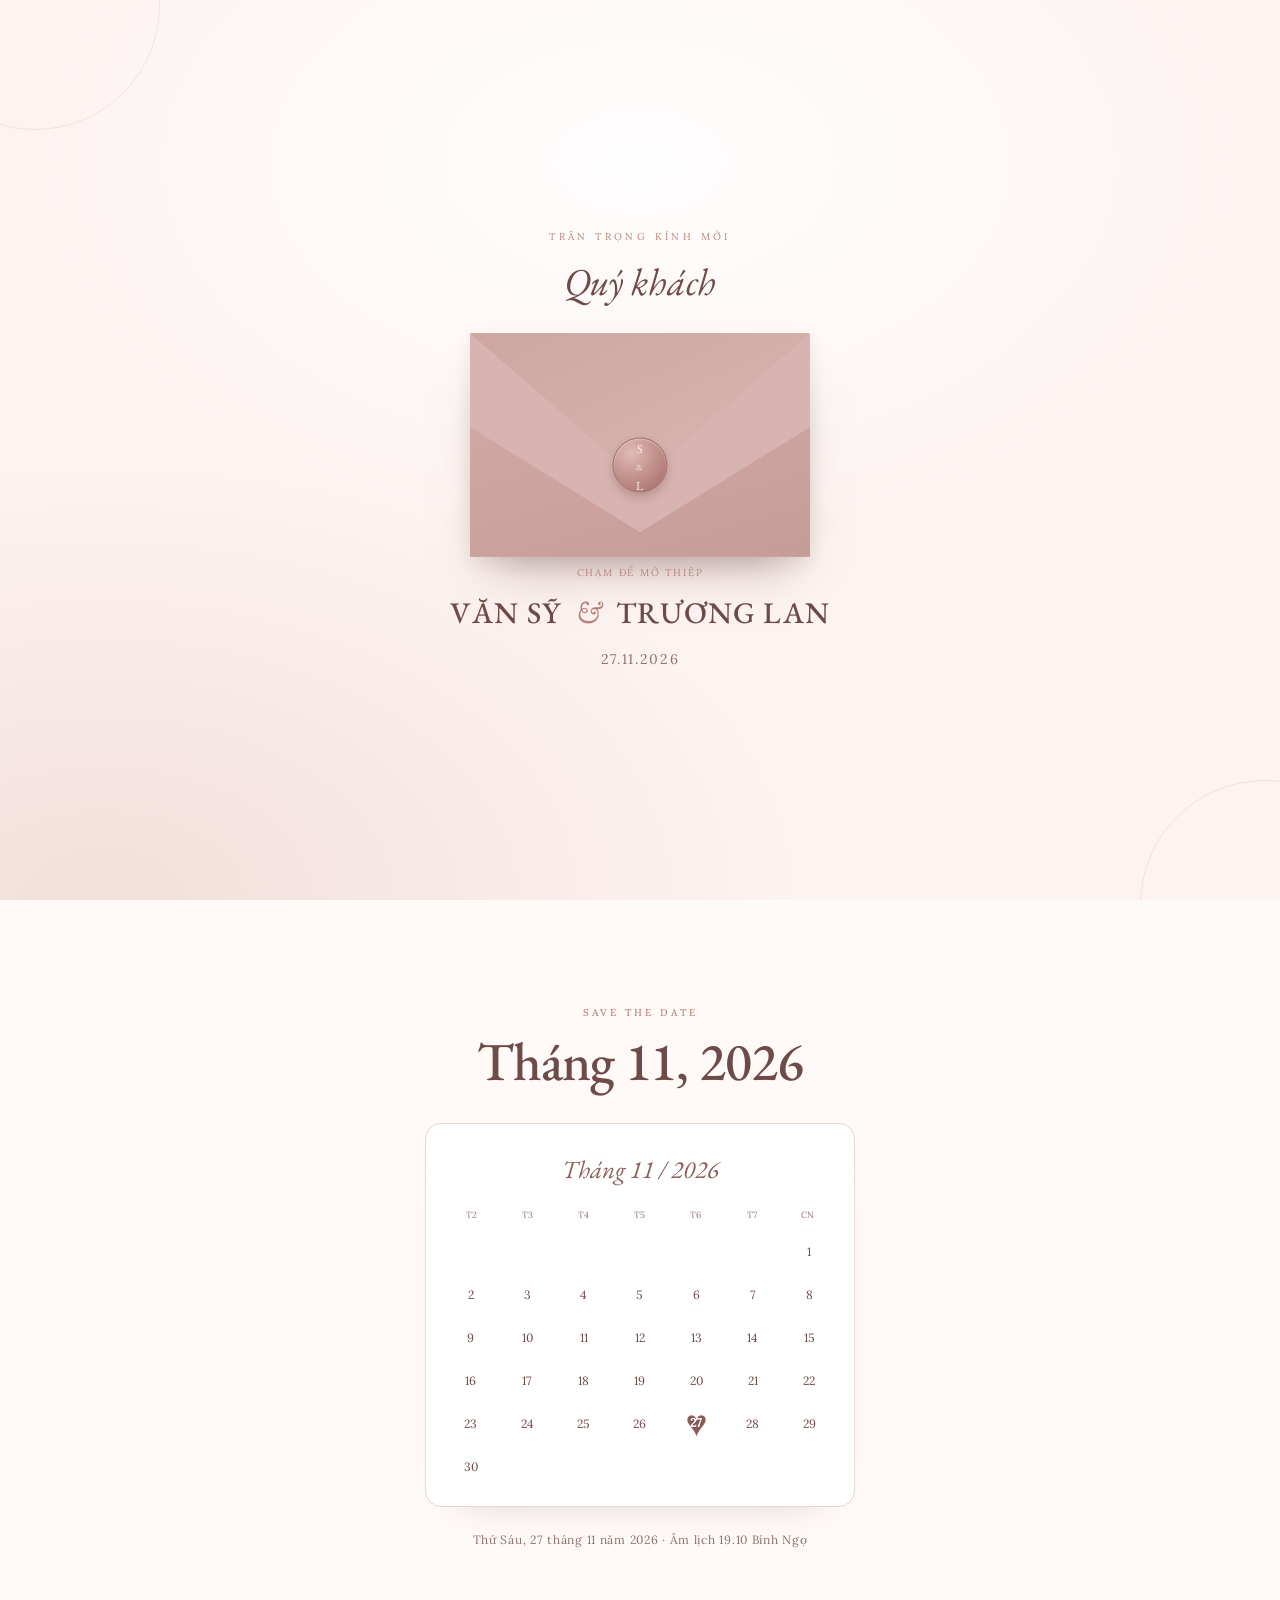
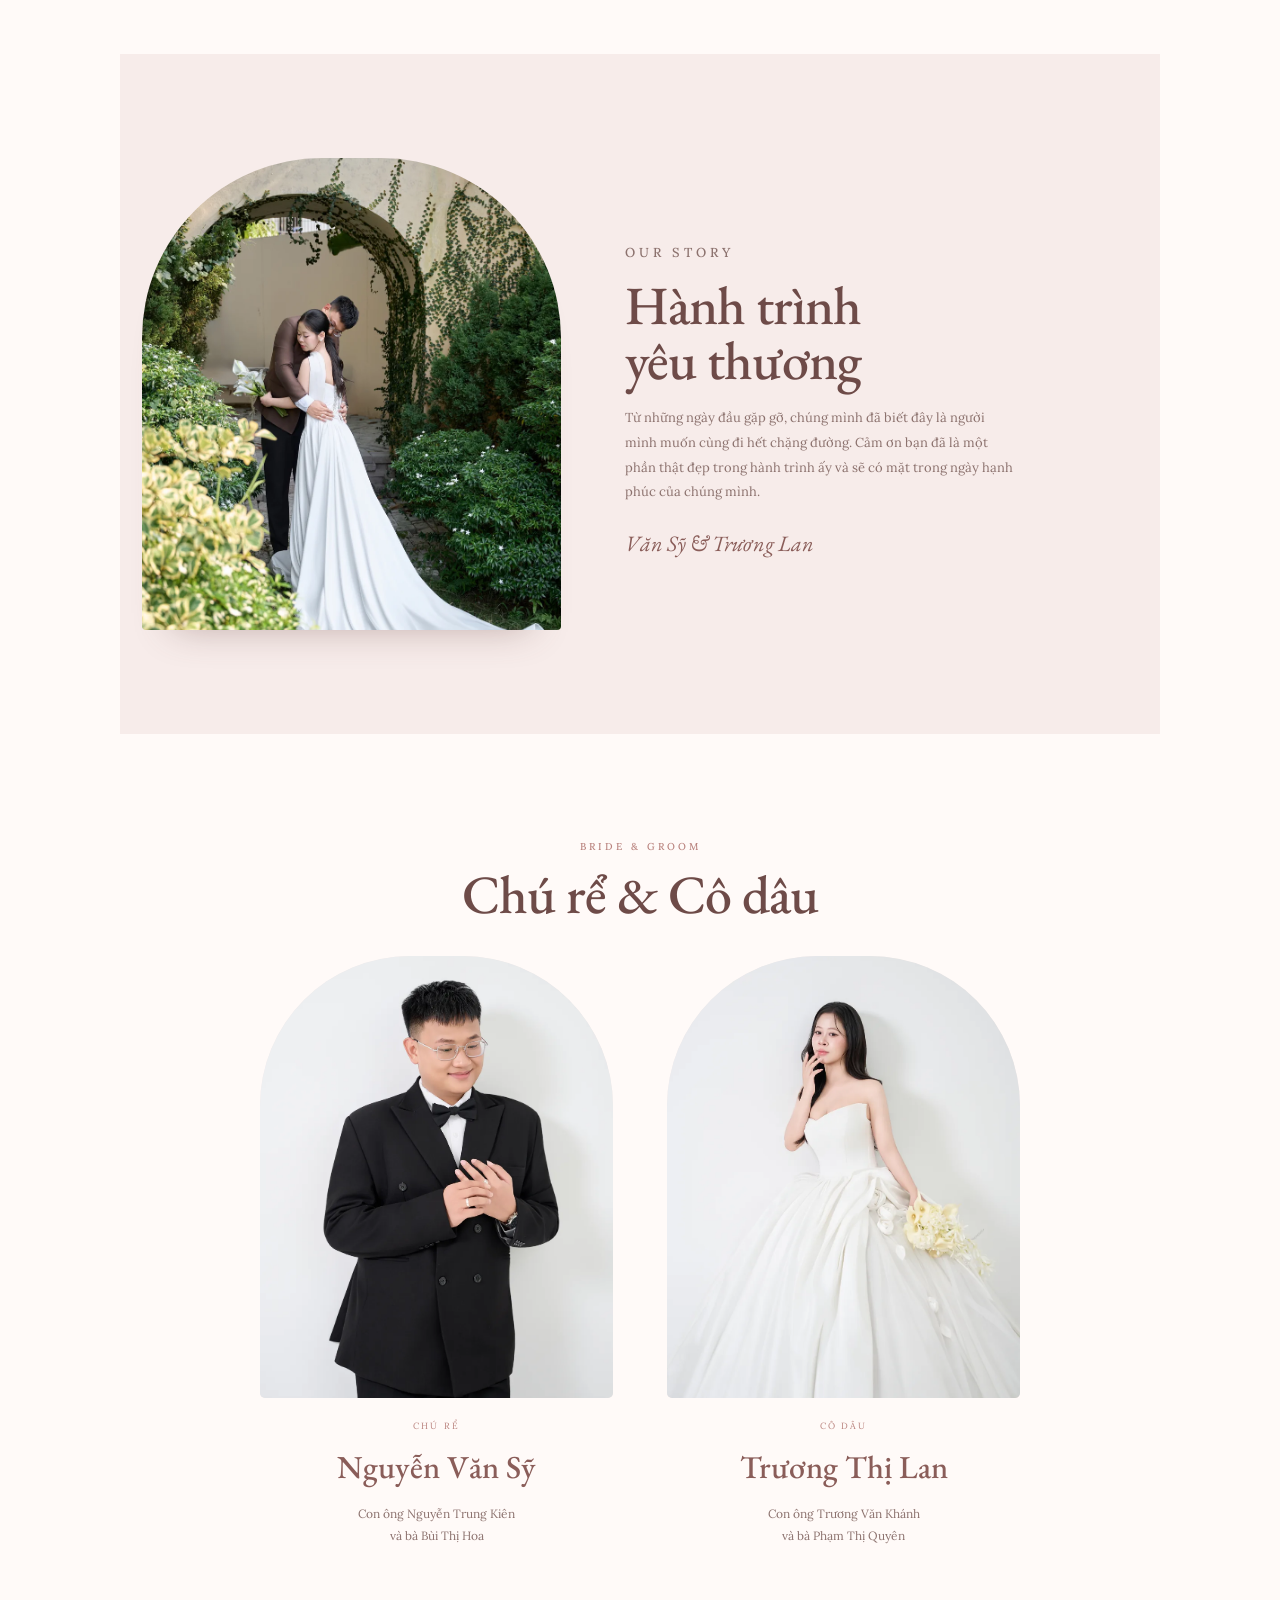
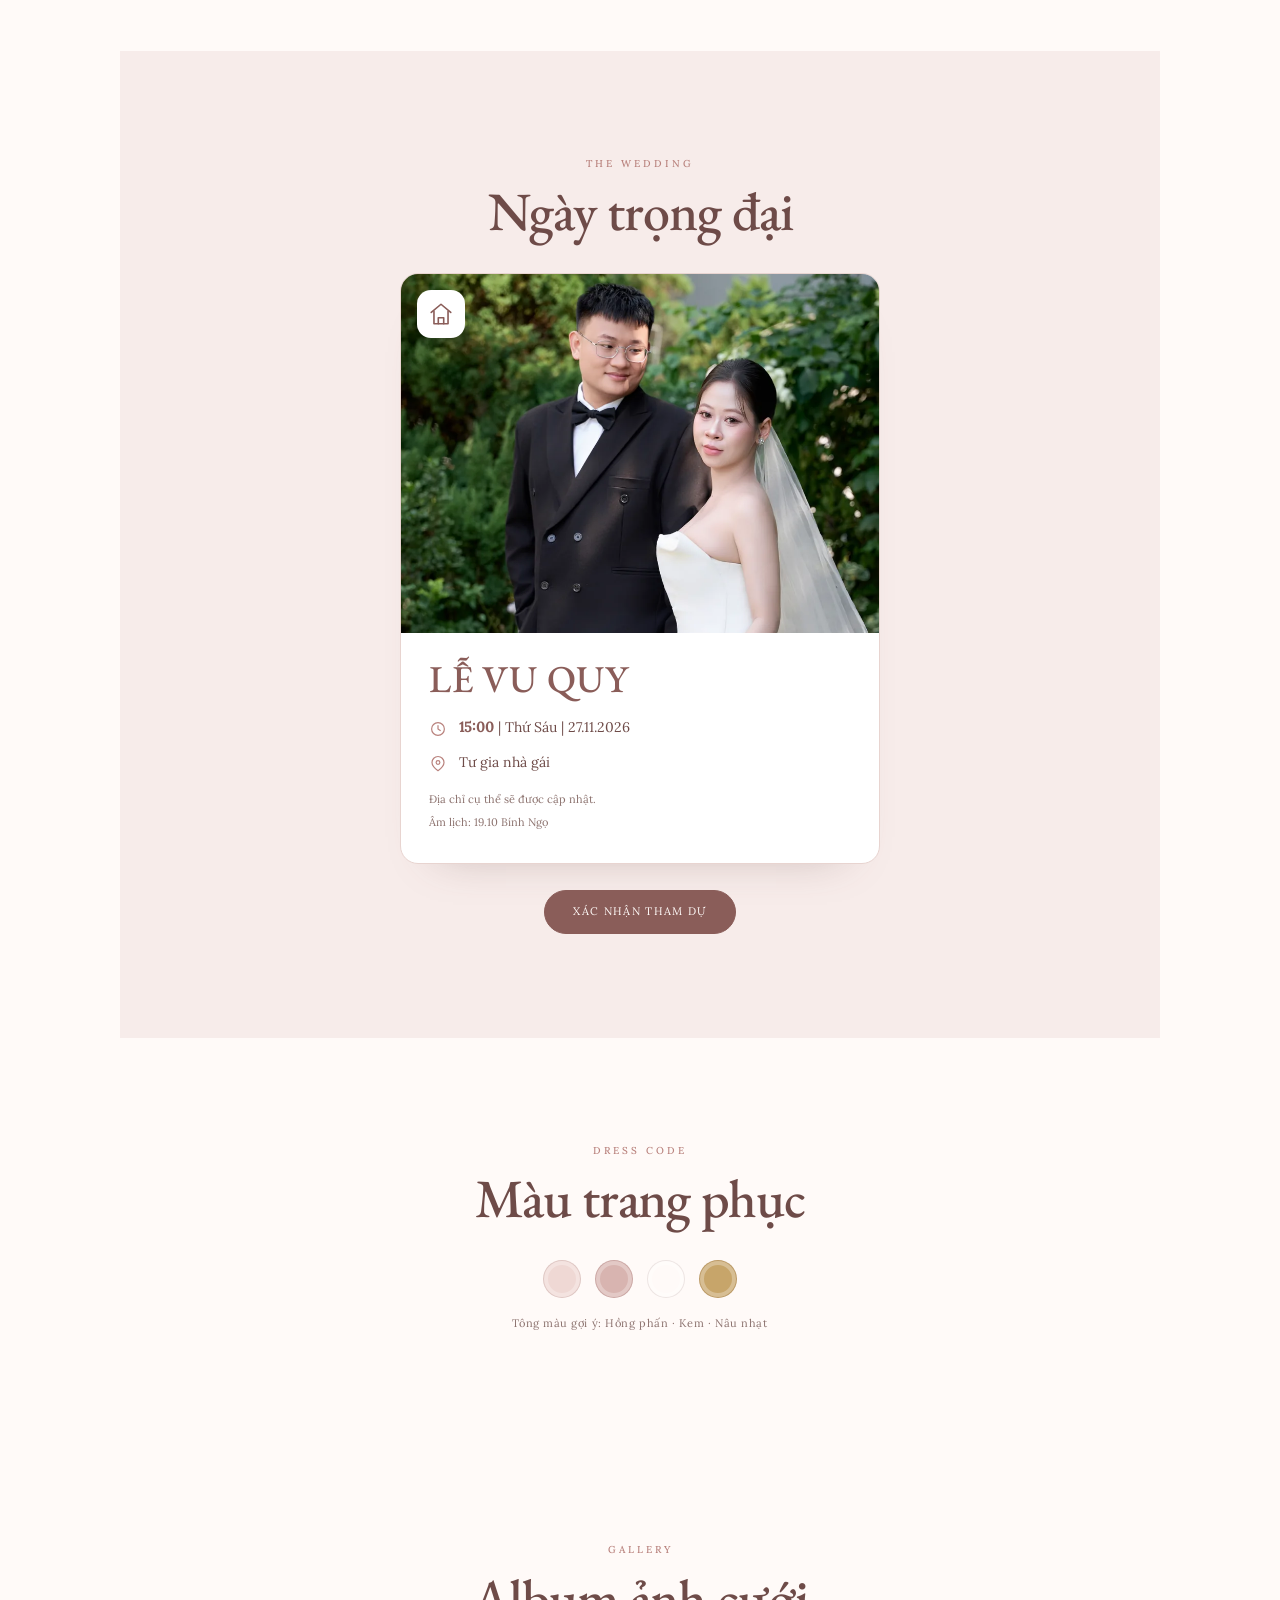
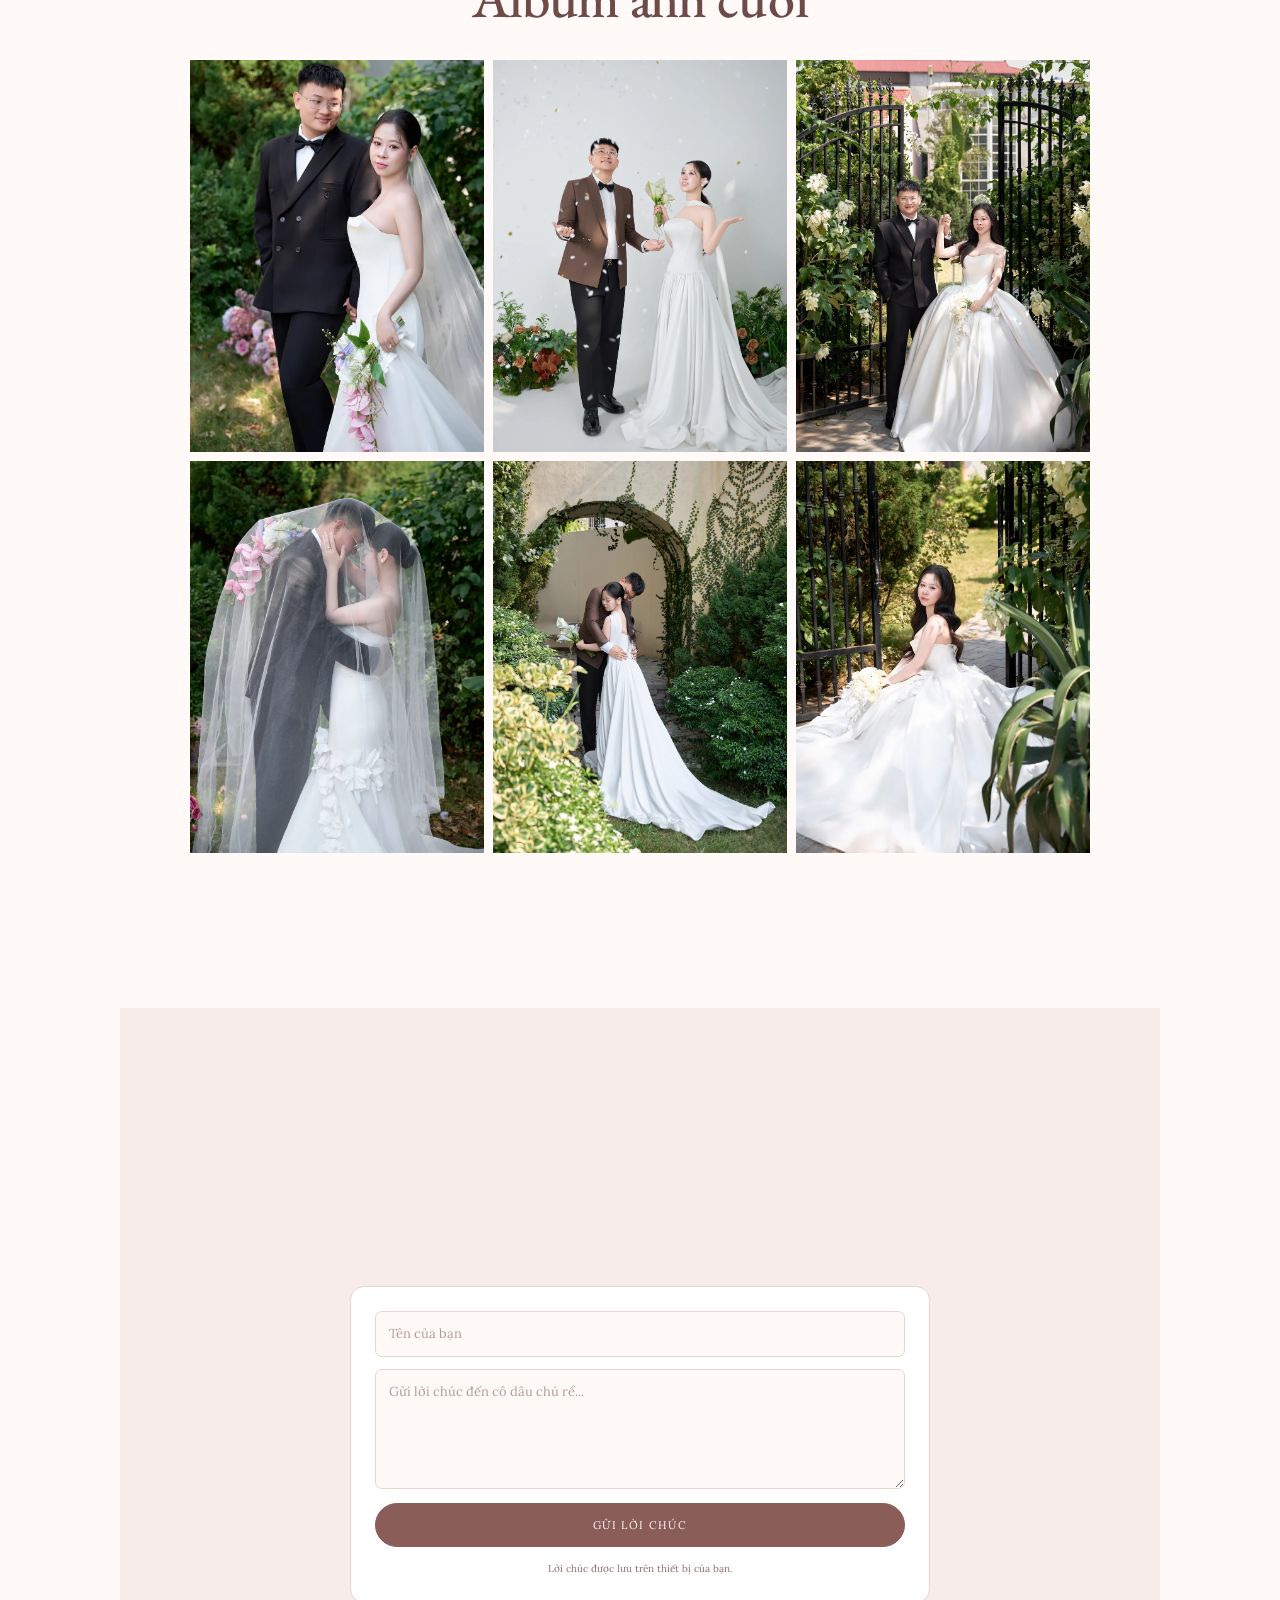
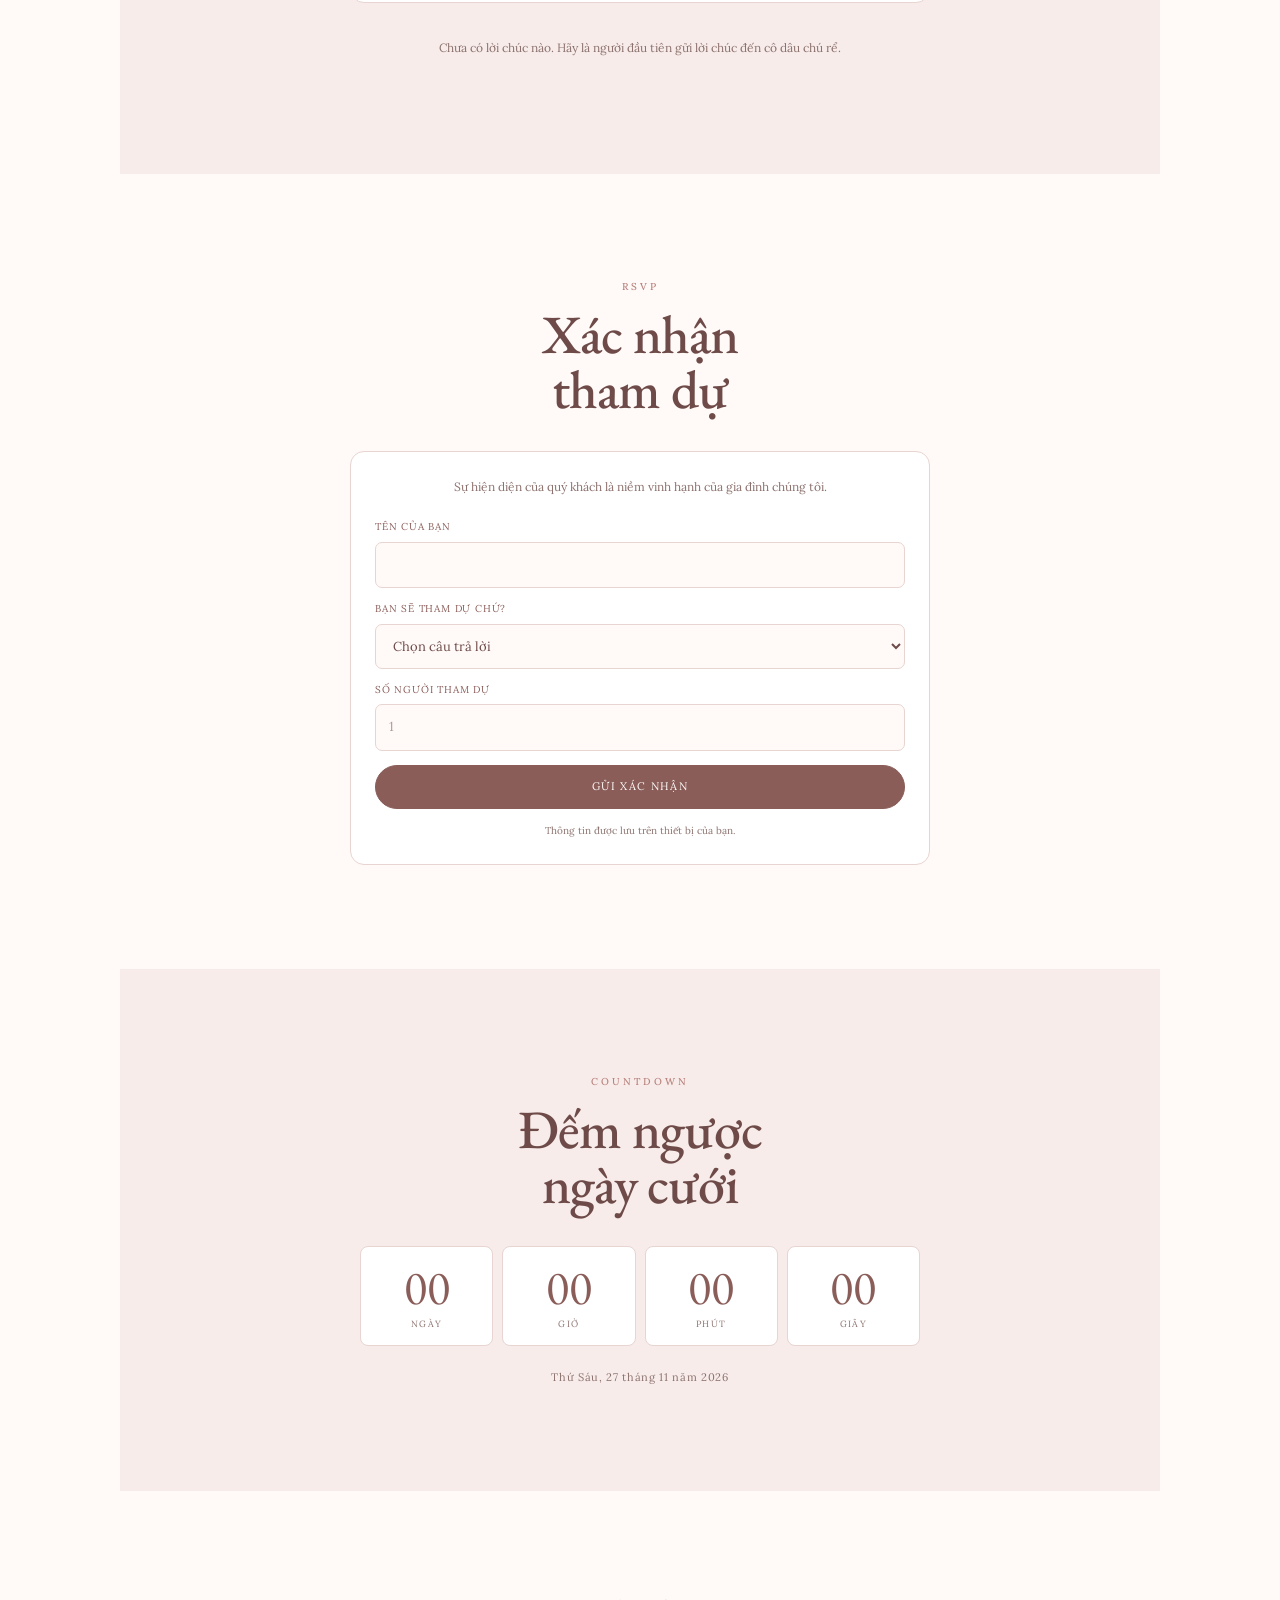
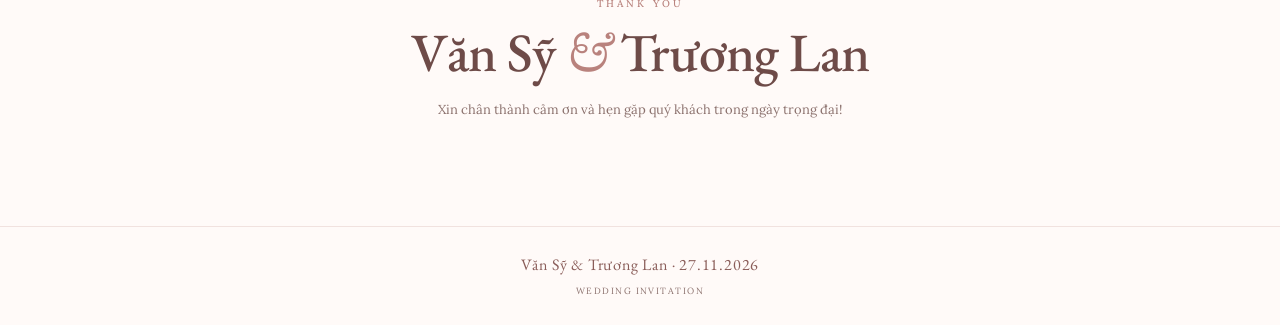
==== index.html @ 0b6b4e8d "Update wedding event card and ceremony time" ====
﻿<!DOCTYPE html>
<html lang="vi" class="is-locked">
<head>
  <meta charset="utf-8">
  <meta name="viewport" content="width=device-width, initial-scale=1, viewport-fit=cover">
  <title>Văn Sỹ &amp; Trương Lan · 27.11.2026</title>
  <meta name="description" content="Trân trọng kính mời quý khách đến chung vui trong ngày lễ vu quy của Nguyễn Văn Sỹ và Trương Thị Lan · Thứ Sáu, 27.11.2026.">
  <meta name="theme-color" content="#b9827d">
  <meta property="og:type" content="website">
  <meta property="og:locale" content="vi_VN">
  <meta property="og:title" content="Văn Sỹ &amp; Trương Lan · 27.11.2026">
  <meta property="og:description" content="Trân trọng kính mời quý khách đến chung vui trong ngày lễ vu quy của chúng tôi.">
  <meta property="og:image" content="assets/img/og.jpg">
  <meta property="og:image:width" content="1200">
  <meta property="og:image:height" content="630">
  <meta name="twitter:card" content="summary_large_image">
  <link rel="icon" href="data:image/svg+xml,%3Csvg xmlns='http://www.w3.org/2000/svg' viewBox='0 0 32 32'%3E%3Crect width='32' height='32' rx='16' fill='%23b9827d'/%3E%3Ctext x='16' y='21' font-family='Georgia,serif' font-size='11' letter-spacing='.5' fill='%23fffaf8' text-anchor='middle'%3ESL%3C/text%3E%3C/svg%3E">
  <link rel="preload" href="assets/fonts/ebgaramond-500-normal-viet.woff2" as="font" type="font/woff2" crossorigin>
  <link rel="preload" href="assets/fonts/lora-400-normal-viet.woff2" as="font" type="font/woff2" crossorigin>
  <link rel="stylesheet" href="assets/fonts/fonts.css">
  <link rel="stylesheet" href="assets/css/style.css">
  <script src="assets/js/photos.js" defer></script>
  <script src="assets/js/main.js" defer></script>
</head>
<body>
  <div class="cover" id="cover">
    <div class="cover__inner">
      <p class="cover__eyebrow">TRÂN TRỌNG KÍNH MỜI</p>
      <p class="cover__guest" id="coverGuest">Quý khách</p>

      <button class="envelope" id="openInvitation" type="button" aria-label="Mở thiệp cưới">
        <span class="envelope__paper"></span>
        <span class="envelope__flap"></span>
        <span class="envelope__pocket"></span>
        <span class="envelope__seal">S <i>&amp;</i> L</span>
        <span class="envelope__hint">Chạm để mở thiệp</span>
      </button>

      <p class="cover__names">Văn Sỹ <span>&amp;</span> Trương Lan</p>
      <p class="cover__date">27.11.2026</p>
    </div>
  </div>

  <div class="page" id="page" inert>
    <main id="main" class="invite" tabindex="-1">

      <section class="hero" id="top">
        <img class="hero__image" src="assets/img/p13.webp" alt="Ảnh cưới Văn Sỹ và Trương Lan" width="933" height="1400">
        <div class="hero__shade"></div>
        <div class="hero__content reveal">
          <p class="eyebrow eyebrow--light">WEDDING INVITATION</p>
          <h1>Văn Sỹ<br><span>&amp;</span><br>Trương Lan</h1>
          <p class="hero__date">27 · 11 · 2026</p>
          <p class="hero__place">Việt Nam</p>
        </div>
        <a class="hero__scroll" href="#save-date" aria-label="Cuộn xuống">
          <span></span>
        </a>
      </section>

      <section class="save-date section" id="save-date">
        <div class="section__head reveal">
          <p class="eyebrow">SAVE THE DATE</p>
          <h2>Tháng 11, 2026</h2>
        </div>
        <div class="calendar reveal" id="calendar" aria-label="Lịch tháng 11 năm 2026"></div>
        <p class="save-date__line reveal">Thứ Sáu, 27 tháng 11 năm 2026 · Âm lịch 19.10 Bính Ngọ</p>
      </section>

      <section class="story section" id="story">
        <div class="story__grid">
          <figure class="story__media reveal">
            <img src="assets/img/p31.webp" alt="Văn Sỹ và Trương Lan dưới vòm hoa" width="933" height="1400" loading="lazy">
          </figure>
          <div class="story__copy reveal">
            <p class="eyebrow">OUR STORY</p>
            <h2>Hành trình<br>yêu thương</h2>
            <p>Từ những ngày đầu gặp gỡ, chúng mình đã biết đây là người mình muốn cùng đi hết chặng đường. Cảm ơn bạn đã là một phần thật đẹp trong hành trình ấy và sẽ có mặt trong ngày hạnh phúc của chúng mình.</p>
            <p class="signature">Văn Sỹ &amp; Trương Lan</p>
          </div>
        </div>
      </section>

      <section class="couple section" id="couple">
        <div class="section__head reveal">
          <p class="eyebrow">BRIDE &amp; GROOM</p>
          <h2>Chú rể &amp; Cô dâu</h2>
        </div>
        <div class="couple__grid">
          <article class="couple__card reveal">
            <div class="couple__photo">
              <img src="assets/img/p10.webp" alt="Chú rể Nguyễn Văn Sỹ" width="933" height="1400" loading="lazy">
            </div>
            <p class="role">CHÚ RỂ</p>
            <h3>Nguyễn Văn Sỹ</h3>
            <p>Con ông Nguyễn Trung Kiên<br>và bà Bùi Thị Hoa</p>
          </article>
          <article class="couple__card reveal">
            <div class="couple__photo">
              <img src="assets/img/p11.webp" alt="Cô dâu Trương Thị Lan" width="933" height="1400" loading="lazy">
            </div>
            <p class="role">CÔ DÂU</p>
            <h3>Trương Thị Lan</h3>
            <p>Con ông Trương Văn Khánh<br>và bà Phạm Thị Quyên</p>
          </article>
        </div>
      </section>

      <section class="event section" id="event">
        <div class="section__head reveal">
          <p class="eyebrow">THE WEDDING</p>
          <h2>Ngày trọng đại</h2>
        </div>
        <article class="event__card reveal">
          <div class="event__media">
            <img src="assets/img/p21.webp" alt="Văn Sỹ và Trương Lan" width="933" height="1400" loading="lazy">
            <span class="event__icon" aria-hidden="true">
              <svg viewBox="0 0 24 24" fill="none" stroke="currentColor" stroke-width="1.5" stroke-linecap="round" stroke-linejoin="round">
                <path d="M3 10.5 12 3l9 7.5"></path>
                <path d="M5.5 9.5V21h13V9.5"></path>
                <path d="M9.5 21v-5.5h5V21"></path>
              </svg>
            </span>
          </div>
          <div class="event__body">
            <h3 class="event__title">Lễ vu quy</h3>
            <ul class="event__meta">
              <li>
                <span class="event__meta-icon" aria-hidden="true">
                  <svg viewBox="0 0 24 24" fill="none" stroke="currentColor" stroke-width="1.6" stroke-linecap="round" stroke-linejoin="round">
                    <circle cx="12" cy="12" r="8.5"></circle>
                    <path d="M12 7.5V12l3 2"></path>
                  </svg>
                </span>
                <span><strong>15:00</strong> | Thứ Sáu | 27.11.2026</span>
              </li>
              <li>
                <span class="event__meta-icon" aria-hidden="true">
                  <svg viewBox="0 0 24 24" fill="none" stroke="currentColor" stroke-width="1.6" stroke-linecap="round" stroke-linejoin="round">
                    <path d="M20 10c0 5-8 11-8 11S4 15 4 10a8 8 0 1 1 16 0Z"></path>
                    <circle cx="12" cy="10" r="2.5"></circle>
                  </svg>
                </span>
                <span>Tư gia nhà gái</span>
              </li>
            </ul>
            <p class="event__note">Địa chỉ cụ thể sẽ được cập nhật.</p>
            <p class="event__lunar">Âm lịch: 19.10 Bính Ngọ</p>
          </div>
        </article>
        <a class="btn reveal" href="#rsvp">Xác nhận tham dự</a>
      </section>

      <section class="dress section" id="dress">
        <div class="section__head reveal">
          <p class="eyebrow">DRESS CODE</p>
          <h2>Màu trang phục</h2>
        </div>
        <div class="dress__palette reveal">
          <span style="--swatch:#efd8d4"></span>
          <span style="--swatch:#d8b4b0"></span>
          <span style="--swatch:#fffaf8"></span>
          <span style="--swatch:#c7a56a"></span>
        </div>
        <p class="dress__note reveal">Tông màu gợi ý: Hồng phấn · Kem · Nâu nhạt</p>
      </section>

      <section class="album section" id="album">
        <div class="section__head reveal">
          <p class="eyebrow">GALLERY</p>
          <h2>Album ảnh cưới</h2>
        </div>
        <div class="album__grid">
          <button class="album__item reveal" type="button" data-photo="0" aria-label="Xem ảnh 1">
            <img src="assets/img/p21.webp" alt="Ảnh cưới Văn Sỹ và Trương Lan" width="933" height="1400" loading="lazy">
          </button>
          <button class="album__item reveal" type="button" data-photo="1" aria-label="Xem ảnh 2">
            <img src="assets/img/p40.webp" alt="Ảnh cưới Văn Sỹ và Trương Lan" width="933" height="1400" loading="lazy">
          </button>
          <button class="album__item reveal" type="button" data-photo="2" aria-label="Xem ảnh 3">
            <img src="assets/img/p03.webp" alt="Ảnh cưới Văn Sỹ và Trương Lan" width="933" height="1400" loading="lazy">
          </button>
          <button class="album__item reveal" type="button" data-photo="4" aria-label="Xem ảnh 4">
            <img src="assets/img/p25.webp" alt="Ảnh cưới Văn Sỹ và Trương Lan" width="933" height="1400" loading="lazy">
          </button>
          <button class="album__item reveal" type="button" data-photo="5" aria-label="Xem ảnh 5">
            <img src="assets/img/p31.webp" alt="Ảnh cưới Văn Sỹ và Trương Lan" width="933" height="1400" loading="lazy">
          </button>
          <button class="album__item reveal" type="button" data-photo="6" aria-label="Xem ảnh 6">
            <img src="assets/img/p08.webp" alt="Ảnh cưới Văn Sỹ và Trương Lan" width="933" height="1400" loading="lazy">
          </button>
        </div>
        <button class="link-btn reveal" id="openGallery" type="button">Xem tất cả 40 ảnh</button>
      </section>

      <section class="wishes section" id="guestbook">
        <div class="section__head reveal">
          <p class="eyebrow">WISHES</p>
          <h2>Những lời chúc<br>tốt đẹp</h2>
        </div>
        <div class="wishes__card reveal">
          <form class="form" id="wishForm" novalidate>
            <label class="visually-hidden" for="wishName">Tên của bạn</label>
            <input class="input" id="wishName" name="name" type="text" placeholder="Tên của bạn" maxlength="40" autocomplete="name" required>
            <label class="visually-hidden" for="wishText">Lời chúc</label>
            <textarea class="input textarea" id="wishText" name="wish" placeholder="Gửi lời chúc đến cô dâu chú rể..." maxlength="300" required></textarea>
            <button class="btn btn--full" type="submit">Gửi lời chúc</button>
          </form>
          <p class="form-note" id="wishNote">Lời chúc được lưu trên thiết bị của bạn.</p>
        </div>
        <div class="wishes__list" id="wishes" aria-live="polite"></div>
      </section>

      <section class="rsvp section" id="rsvp">
        <div class="section__head reveal">
          <p class="eyebrow">RSVP</p>
          <h2>Xác nhận<br>tham dự</h2>
        </div>
        <div class="rsvp__card reveal">
          <p class="rsvp__intro">Sự hiện diện của quý khách là niềm vinh hạnh của gia đình chúng tôi.</p>
          <form class="form" id="rsvpForm" novalidate>
            <label class="field">
              <span>Tên của bạn</span>
              <input class="input" id="rsvpName" name="name" type="text" maxlength="40" autocomplete="name" required>
            </label>
            <label class="field">
              <span>Bạn sẽ tham dự chứ?</span>
              <select class="input" id="rsvpAttend" name="attend" required>
                <option value="">Chọn câu trả lời</option>
                <option value="yes">Chắc chắn rồi, mình sẽ đến</option>
                <option value="maybe">Mình sẽ cố gắng sắp xếp</option>
                <option value="no">Rất tiếc, mình không thể tham dự</option>
              </select>
            </label>
            <label class="field">
              <span>Số người tham dự</span>
              <input class="input" id="rsvpCount" name="count" type="number" min="1" max="10" inputmode="numeric" placeholder="1">
            </label>
            <button class="btn btn--full" type="submit">Gửi xác nhận</button>
          </form>
          <p class="form-note" id="rsvpNote">Thông tin được lưu trên thiết bị của bạn.</p>
        </div>
      </section>

      <section class="countdown section" id="countdown">
        <div class="section__head reveal">
          <p class="eyebrow">COUNTDOWN</p>
          <h2>Đếm ngược<br>ngày cưới</h2>
        </div>
        <div class="countdown__grid reveal" id="countdownGrid" role="timer" aria-live="polite">
          <div><strong id="cdDays">00</strong><span>Ngày</span></div>
          <div><strong id="cdHours">00</strong><span>Giờ</span></div>
          <div><strong id="cdMinutes">00</strong><span>Phút</span></div>
          <div><strong id="cdSeconds">00</strong><span>Giây</span></div>
        </div>
        <p class="countdown__date reveal">Thứ Sáu, 27 tháng 11 năm 2026</p>
      </section>

      <section class="thanks section">
        <p class="eyebrow reveal">THANK YOU</p>
        <h2 class="reveal">Văn Sỹ <span>&amp;</span> Trương Lan</h2>
        <p class="reveal">Xin chân thành cảm ơn và hẹn gặp quý khách trong ngày trọng đại!</p>
      </section>

      <footer class="footer">
        <p>Văn Sỹ &amp; Trương Lan · 27.11.2026</p>
        <p class="footer__small">Wedding Invitation</p>
      </footer>
    </main>
  </div>

  <div class="gallery-modal" id="galleryModal" hidden>
    <div class="gallery-modal__scrim" data-close-gallery></div>
    <div class="gallery-modal__panel" role="dialog" aria-modal="true" aria-label="Album ảnh cưới">
      <div class="gallery-modal__bar">
        <p>Album ảnh cưới <span>40</span></p>
        <button class="icon-btn" id="galleryClose" type="button" aria-label="Đóng album">×</button>
      </div>
      <div class="gallery-modal__scroll">
        <div class="gallery-modal__grid" id="galleryGrid"></div>
      </div>
    </div>
  </div>

  <div class="lightbox" id="lightbox" hidden>
    <div class="lightbox__scrim" data-close-lightbox></div>
    <div class="lightbox__content" role="dialog" aria-modal="true" aria-label="Xem ảnh cưới">
      <div class="lightbox__bar">
        <p id="lbCount">1 / 40</p>
        <button class="icon-btn icon-btn--light" id="lbClose" type="button" aria-label="Đóng">×</button>
      </div>
      <img class="lightbox__img" id="lbImg" src="" alt="">
      <button class="lightbox__nav lightbox__nav--prev" id="lbPrev" type="button" aria-label="Ảnh trước">‹</button>
      <button class="lightbox__nav lightbox__nav--next" id="lbNext" type="button" aria-label="Ảnh sau">›</button>
    </div>
  </div>

  <div class="toast" id="toast" role="status" aria-live="polite"></div>
</body>
</html>
---- assets/fonts/fonts.css ----
﻿@font-face{font-family:'EB Garamond';font-style:italic;font-weight:400;font-display:swap;src:url('../fonts/ebgaramond-400-italic-viet.woff2') format('woff2');unicode-range:U+0102-0103, U+0110-0111, U+0128-0129, U+0168-0169, U+01A0-01A1, U+01AF-01B0, U+0300-0301, U+0303-0304, U+0308-0309, U+0323, U+0329, U+1EA0-1EF9, U+20AB;}
@font-face{font-family:'EB Garamond';font-style:italic;font-weight:400;font-display:swap;src:url('../fonts/ebgaramond-400-italic-latin.woff2') format('woff2');unicode-range:U+0000-00FF, U+0131, U+0152-0153, U+02BB-02BC, U+02C6, U+02DA, U+02DC, U+0304, U+0308, U+0329, U+2000-206F, U+20AC, U+2122, U+2191, U+2193, U+2212, U+2215, U+FEFF, U+FFFD;}
@font-face{font-family:'EB Garamond';font-style:normal;font-weight:400;font-display:swap;src:url('../fonts/ebgaramond-400-normal-viet.woff2') format('woff2');unicode-range:U+0102-0103, U+0110-0111, U+0128-0129, U+0168-0169, U+01A0-01A1, U+01AF-01B0, U+0300-0301, U+0303-0304, U+0308-0309, U+0323, U+0329, U+1EA0-1EF9, U+20AB;}
@font-face{font-family:'EB Garamond';font-style:normal;font-weight:400;font-display:swap;src:url('../fonts/ebgaramond-400-normal-latin.woff2') format('woff2');unicode-range:U+0000-00FF, U+0131, U+0152-0153, U+02BB-02BC, U+02C6, U+02DA, U+02DC, U+0304, U+0308, U+0329, U+2000-206F, U+20AC, U+2122, U+2191, U+2193, U+2212, U+2215, U+FEFF, U+FFFD;}
@font-face{font-family:'EB Garamond';font-style:normal;font-weight:500;font-display:swap;src:url('../fonts/ebgaramond-500-normal-viet.woff2') format('woff2');unicode-range:U+0102-0103, U+0110-0111, U+0128-0129, U+0168-0169, U+01A0-01A1, U+01AF-01B0, U+0300-0301, U+0303-0304, U+0308-0309, U+0323, U+0329, U+1EA0-1EF9, U+20AB;}
@font-face{font-family:'EB Garamond';font-style:normal;font-weight:500;font-display:swap;src:url('../fonts/ebgaramond-500-normal-latin.woff2') format('woff2');unicode-range:U+0000-00FF, U+0131, U+0152-0153, U+02BB-02BC, U+02C6, U+02DA, U+02DC, U+0304, U+0308, U+0329, U+2000-206F, U+20AC, U+2122, U+2191, U+2193, U+2212, U+2215, U+FEFF, U+FFFD;}
@font-face{font-family:'EB Garamond';font-style:normal;font-weight:600;font-display:swap;src:url('../fonts/ebgaramond-600-normal-viet.woff2') format('woff2');unicode-range:U+0102-0103, U+0110-0111, U+0128-0129, U+0168-0169, U+01A0-01A1, U+01AF-01B0, U+0300-0301, U+0303-0304, U+0308-0309, U+0323, U+0329, U+1EA0-1EF9, U+20AB;}
@font-face{font-family:'EB Garamond';font-style:normal;font-weight:600;font-display:swap;src:url('../fonts/ebgaramond-600-normal-latin.woff2') format('woff2');unicode-range:U+0000-00FF, U+0131, U+0152-0153, U+02BB-02BC, U+02C6, U+02DA, U+02DC, U+0304, U+0308, U+0329, U+2000-206F, U+20AC, U+2122, U+2191, U+2193, U+2212, U+2215, U+FEFF, U+FFFD;}
@font-face{font-family:'Lora';font-style:italic;font-weight:400;font-display:swap;src:url('../fonts/lora-400-italic-viet.woff2') format('woff2');unicode-range:U+0102-0103, U+0110-0111, U+0128-0129, U+0168-0169, U+01A0-01A1, U+01AF-01B0, U+0300-0301, U+0303-0304, U+0308-0309, U+0323, U+0329, U+1EA0-1EF9, U+20AB;}
@font-face{font-family:'Lora';font-style:italic;font-weight:400;font-display:swap;src:url('../fonts/lora-400-italic-latin.woff2') format('woff2');unicode-range:U+0000-00FF, U+0131, U+0152-0153, U+02BB-02BC, U+02C6, U+02DA, U+02DC, U+0304, U+0308, U+0329, U+2000-206F, U+20AC, U+2122, U+2191, U+2193, U+2212, U+2215, U+FEFF, U+FFFD;}
@font-face{font-family:'Lora';font-style:normal;font-weight:400;font-display:swap;src:url('../fonts/lora-400-normal-viet.woff2') format('woff2');unicode-range:U+0102-0103, U+0110-0111, U+0128-0129, U+0168-0169, U+01A0-01A1, U+01AF-01B0, U+0300-0301, U+0303-0304, U+0308-0309, U+0323, U+0329, U+1EA0-1EF9, U+20AB;}
@font-face{font-family:'Lora';font-style:normal;font-weight:400;font-display:swap;src:url('../fonts/lora-400-normal-latin.woff2') format('woff2');unicode-range:U+0000-00FF, U+0131, U+0152-0153, U+02BB-02BC, U+02C6, U+02DA, U+02DC, U+0304, U+0308, U+0329, U+2000-206F, U+20AC, U+2122, U+2191, U+2193, U+2212, U+2215, U+FEFF, U+FFFD;}
@font-face{font-family:'Lora';font-style:normal;font-weight:500;font-display:swap;src:url('../fonts/lora-500-normal-viet.woff2') format('woff2');unicode-range:U+0102-0103, U+0110-0111, U+0128-0129, U+0168-0169, U+01A0-01A1, U+01AF-01B0, U+0300-0301, U+0303-0304, U+0308-0309, U+0323, U+0329, U+1EA0-1EF9, U+20AB;}
@font-face{font-family:'Lora';font-style:normal;font-weight:500;font-display:swap;src:url('../fonts/lora-500-normal-latin.woff2') format('woff2');unicode-range:U+0000-00FF, U+0131, U+0152-0153, U+02BB-02BC, U+02C6, U+02DA, U+02DC, U+0304, U+0308, U+0329, U+2000-206F, U+20AC, U+2122, U+2191, U+2193, U+2212, U+2215, U+FEFF, U+FFFD;}

@font-face{font-family:'Viaoda Libre';font-style:normal;font-weight:400;font-display:swap;src:url('../fonts/viaodalibre-400-normal-viet.woff2') format('woff2');unicode-range:U+0102-0103, U+0110-0111, U+0128-0129, U+0168-0169, U+01A0-01A1, U+01AF-01B0, U+0300-0301, U+0303-0304, U+0308-0309, U+0323, U+0329, U+1EA0-1EF9, U+20AB;}
@font-face{font-family:'Viaoda Libre';font-style:normal;font-weight:400;font-display:swap;src:url('../fonts/viaodalibre-400-normal-latin.woff2') format('woff2');unicode-range:U+0000-00FF, U+0131, U+0152-0153, U+02BB-02BC, U+02C6, U+02DA, U+02DC, U+0304, U+0308, U+0329, U+2000-206F, U+20AC, U+2122, U+2191, U+2193, U+2212, U+2215, U+FEFF, U+FFFD;}
---- assets/css/style.css ----
:root {
  --rose: #b9827d;
  --rose-mid: #cda6a1;
  --rose-deep: #8a5d59;
  --rose-dark: #6e4b48;
  --blush: #f7ecea;
  --blush-deep: #efd8d4;
  --cream: #fffaf8;
  --white: #ffffff;
  --line: #e8d4d0;
  --line-soft: #f1e2df;
  --gold: #c7a56a;
  --muted: #8c726e;
  --font-display: "EB Garamond", "Times New Roman", serif;
  --font-body: "Lora", "Times New Roman", serif;
  --font-script: "Viaoda Libre", "EB Garamond", serif;
  --ease: cubic-bezier(0.22, 0.61, 0.36, 1);
}

*,
*::before,
*::after {
  box-sizing: border-box;
}

[hidden] {
  display: none !important;
}

html {
  -webkit-text-size-adjust: 100%;
  scroll-behavior: smooth;
}

html.is-locked {
  overflow: hidden;
}

body {
  margin: 0;
  overflow-x: hidden;
  color: var(--rose-dark);
  font-family: var(--font-body);
  font-size: 14px;
  line-height: 1.75;
  background: var(--cream);
  -webkit-font-smoothing: antialiased;
  text-rendering: optimizeLegibility;
}

img {
  display: block;
  max-width: 100%;
}

button,
input,
select,
textarea {
  font: inherit;
  color: inherit;
}

button {
  cursor: pointer;
}

p {
  margin: 0;
}

a {
  color: inherit;
  text-decoration: none;
}

.visually-hidden {
  position: absolute !important;
  width: 1px;
  height: 1px;
  padding: 0;
  margin: -1px;
  overflow: hidden;
  clip: rect(0 0 0 0);
  clip-path: inset(50%);
  white-space: nowrap;
  border: 0;
}

.cover {
  position: fixed;
  inset: 0;
  z-index: 100;
  display: flex;
  align-items: center;
  justify-content: center;
  padding: 28px 20px;
  overflow: auto;
  background:
    radial-gradient(80% 70% at 50% 18%, rgba(255, 255, 255, 0.9) 0%, rgba(255, 250, 248, 0) 62%),
    radial-gradient(90% 80% at 8% 100%, rgba(239, 216, 212, 0.75) 0%, rgba(239, 216, 212, 0) 60%),
    #fdf3f1;
  transition: opacity 0.75s var(--ease), visibility 0s linear 0.75s;
}

.cover::before,
.cover::after {
  content: "";
  position: absolute;
  width: 250px;
  height: 250px;
  border: 1px solid rgba(185, 130, 125, 0.16);
  border-radius: 50%;
  pointer-events: none;
}

.cover::before {
  top: -120px;
  left: -90px;
}

.cover::after {
  right: -110px;
  bottom: -130px;
}

.cover.is-open {
  opacity: 0;
  visibility: hidden;
  pointer-events: none;
}

.cover__inner {
  position: relative;
  z-index: 1;
  width: min(100%, 470px);
  text-align: center;
}

.cover__eyebrow {
  color: var(--rose);
  font-family: var(--font-body);
  font-size: 10px;
  letter-spacing: 0.34em;
  text-transform: uppercase;
}

.cover__guest {
  max-width: 330px;
  margin: 12px auto 0;
  color: var(--rose-dark);
  font-family: var(--font-display);
  font-size: clamp(28px, 7vw, 38px);
  font-style: italic;
  font-weight: 500;
  line-height: 1.25;
  overflow-wrap: anywhere;
  text-wrap: balance;
}

.envelope {
  position: relative;
  display: block;
  width: min(340px, 84vw);
  aspect-ratio: 1.52 / 1;
  margin: 28px auto 30px;
  padding: 0;
  background: none;
  border: 0;
}

.envelope__paper {
  position: absolute;
  inset: 0;
  border-radius: 2px;
  background: #d8b4b0;
  box-shadow:
    0 28px 45px -23px rgba(110, 75, 72, 0.5),
    0 8px 18px rgba(110, 75, 72, 0.1);
}

.envelope__paper::after {
  content: "";
  position: absolute;
  inset: 0;
  opacity: 0.38;
  background-image: radial-gradient(rgba(255, 255, 255, 0.34) 0.6px, transparent 0.6px);
  background-size: 4px 4px;
}

.envelope__flap {
  position: absolute;
  top: 0;
  left: 0;
  z-index: 2;
  width: 100%;
  height: 66%;
  background: linear-gradient(155deg, #cda6a1 0%, #d9b7b2 100%);
  clip-path: polygon(0 0, 100% 0, 50% 100%);
  filter: drop-shadow(0 1px 0 rgba(110, 75, 72, 0.12));
}

.envelope__pocket {
  position: absolute;
  inset: 0;
  z-index: 1;
  background: linear-gradient(165deg, #d4ada8, #c69c97);
  clip-path: polygon(0 100%, 0 42%, 50% 89%, 100% 42%, 100% 100%);
}

.envelope__seal {
  position: absolute;
  top: 59%;
  left: 50%;
  z-index: 3;
  display: grid;
  place-items: center;
  width: 55px;
  height: 55px;
  border: 1px solid #9f6d68;
  border-radius: 50%;
  color: #fff8f3;
  font-family: var(--font-display);
  font-size: 12px;
  letter-spacing: 0.02em;
  transform: translate(-50%, -50%);
  background: radial-gradient(circle at 33% 27%, #e0bbb5, #bc8984 58%, #9d6864);
  box-shadow:
    0 5px 10px rgba(90, 55, 52, 0.25),
    inset 0 1px 2px rgba(255, 255, 255, 0.42);
}

.envelope__seal i {
  margin: 0 2px;
  font-size: 9px;
  font-style: normal;
}

.envelope__hint {
  position: absolute;
  right: 0;
  bottom: -25px;
  left: 0;
  color: var(--rose);
  font-size: 10px;
  letter-spacing: 0.18em;
  text-transform: uppercase;
}

.envelope:hover .envelope__paper {
  transform: translateY(-2px);
}

.envelope:focus-visible {
  outline: 2px solid rgba(138, 93, 89, 0.45);
  outline-offset: 5px;
}

.envelope__paper {
  transition: transform 0.35s var(--ease);
}

.cover__names {
  color: var(--rose-dark);
  font-family: var(--font-display);
  font-size: clamp(22px, 5vw, 30px);
  font-weight: 500;
  letter-spacing: 0.04em;
  text-transform: uppercase;
}

.cover__names span {
  margin: 0 7px;
  color: var(--rose);
  font-style: italic;
}

.cover__date {
  margin-top: 8px;
  color: var(--muted);
  font-family: var(--font-body);
  font-size: 14px;
  letter-spacing: 0.12em;
}

.page {
  width: 100%;
}

.invite {
  width: 100%;
  overflow: clip;
}

.hero {
  position: relative;
  display: flex;
  min-height: 100svh;
  align-items: flex-end;
  justify-content: center;
  overflow: hidden;
  color: #fffaf8;
}

.hero__image {
  position: absolute;
  inset: 0;
  width: 100%;
  height: 100%;
  object-fit: cover;
  object-position: center 36%;
}

.hero__shade {
  position: absolute;
  inset: 0;
  background:
    linear-gradient(to bottom, rgba(58, 36, 34, 0.2) 0%, rgba(58, 36, 34, 0.06) 38%, rgba(58, 36, 34, 0.76) 100%),
    linear-gradient(to right, rgba(58, 36, 34, 0.22), rgba(58, 36, 34, 0));
}

.hero__content {
  position: relative;
  z-index: 2;
  width: 100%;
  padding: 22vh 22px 13vh;
  text-align: center;
  text-shadow: 0 2px 22px rgba(55, 31, 29, 0.34);
}

.eyebrow {
  color: var(--rose);
  font-family: var(--font-body);
  font-size: 10px;
  font-weight: 500;
  letter-spacing: 0.3em;
  text-transform: uppercase;
}

.eyebrow--light {
  color: #f2d9d5;
}

.hero h1 {
  margin: 18px 0 0;
  font-family: var(--font-display);
  font-size: clamp(55px, 14vw, 112px);
  font-weight: 500;
  line-height: 0.9;
  letter-spacing: -0.035em;
}

.hero h1 span {
  display: block;
  margin: 0.02em 0 0.08em;
  color: #f1d5d0;
  font-size: 0.46em;
  font-style: italic;
  font-weight: 400;
}

.hero__date {
  margin-top: 20px;
  font-family: var(--font-display);
  font-size: clamp(20px, 4.5vw, 28px);
  letter-spacing: 0.16em;
}

.hero__place {
  margin-top: 7px;
  color: #f1dcd8;
  font-size: 10px;
  letter-spacing: 0.26em;
  text-transform: uppercase;
}

.hero__scroll {
  position: absolute;
  bottom: 32px;
  left: 50%;
  z-index: 3;
  display: grid;
  width: 42px;
  height: 42px;
  place-items: center;
  border: 1px solid rgba(255, 250, 248, 0.55);
  border-radius: 50%;
  transform: translateX(-50%);
}

.hero__scroll span {
  display: block;
  width: 1px;
  height: 17px;
  background: #fffaf8;
  animation: scrollHint 2s var(--ease) infinite;
}

@keyframes scrollHint {
  0%,
  100% {
    opacity: 0.35;
    transform: translateY(-4px);
  }
  50% {
    opacity: 1;
    transform: translateY(4px);
  }
}

.section {
  max-width: 1040px;
  margin: 0 auto;
  padding: 86px 22px;
}

.section__head {
  margin-bottom: 34px;
  text-align: center;
}

.section h2,
.thanks h2 {
  margin: 12px 0 0;
  color: var(--rose-dark);
  font-family: var(--font-display);
  font-size: clamp(34px, 7vw, 54px);
  font-weight: 500;
  line-height: 1.02;
  letter-spacing: -0.02em;
}

.save-date {
  background: var(--cream);
  text-align: center;
}

.save-date__line {
  margin-top: 22px;
  color: var(--muted);
  font-size: 12px;
  letter-spacing: 0.06em;
}

.calendar {
  width: min(100%, 430px);
  margin: 0 auto;
  padding: 24px 18px 20px;
  text-align: center;
  background: #ffffff;
  border: 1px solid var(--line);
  border-radius: 16px;
  box-shadow: 0 22px 40px -34px rgba(110, 75, 72, 0.35);
}

.cal__title {
  margin-bottom: 16px;
  color: var(--rose-deep);
  font-family: var(--font-display);
  font-size: 25px;
  font-style: italic;
  font-weight: 500;
}

.cal__week,
.cal__grid {
  display: grid;
  grid-template-columns: repeat(7, 1fr);
}

.cal__week {
  margin-bottom: 8px;
  color: var(--muted);
  font-size: 9px;
  letter-spacing: 0.04em;
}

.cal__grid {
  gap: 3px;
}

.cal__cell {
  position: relative;
  display: grid;
  height: 40px;
  place-items: center;
  color: var(--rose-dark);
  font-family: var(--font-body);
  font-size: 12px;
}

.cal__cell--special {
  color: #ffffff;
  font-weight: 600;
}

.cal__heart {
  position: absolute;
  inset: 0;
  display: grid;
  place-items: center;
  color: var(--rose-deep);
  font-family: "Segoe UI Symbol", "Apple Symbols", serif;
  font-size: clamp(30px, 4.2vw, 37px);
  line-height: 1;
  pointer-events: none;
  z-index: 0;
}

.cal__cell--special b {
  position: relative;
  z-index: 1;
  color: #ffffff;
  font-size: 12px;
  font-weight: 700;
  line-height: 1;
  text-shadow: 0 1px 2px rgba(62, 32, 30, 0.3);
}

.story {
  background: var(--blush);
}

.story__grid {
  display: grid;
  grid-template-columns: 0.9fr 1.1fr;
  gap: clamp(26px, 6vw, 64px);
  align-items: center;
}

.story__media {
  margin: 0;
  overflow: hidden;
  border-radius: 180px 180px 4px 4px;
  box-shadow: 0 28px 38px -32px rgba(110, 75, 72, 0.45);
}

.story__media img {
  width: 100%;
  height: auto;
  aspect-ratio: 4 / 4.5;
  object-fit: cover;
  object-position: center 36%;
}

.story__copy h2 {
  margin-top: 12px;
}

.story__copy p {
  max-width: 390px;
  margin-top: 18px;
  color: var(--muted);
  font-size: 13px;
  line-height: 1.9;
}

.signature {
  color: var(--rose-deep) !important;
  font-family: var(--font-display);
  font-size: 22px !important;
  font-style: italic;
}

.couple {
  background: var(--cream);
}

.couple__grid {
  display: grid;
  grid-template-columns: 1fr 1fr;
  gap: clamp(20px, 5vw, 54px);
  max-width: 760px;
  margin: 0 auto;
}

.couple__card {
  text-align: center;
}

.couple__photo {
  overflow: hidden;
  border-radius: 150px 150px 5px 5px;
  background: var(--blush);
}

.couple__photo img {
  width: 100%;
  height: auto;
  aspect-ratio: 4 / 5;
  object-fit: cover;
  object-position: center 16%;
}

.role {
  margin-top: 20px;
  color: var(--rose);
  font-size: 9px;
  letter-spacing: 0.24em;
}

.couple__card h3 {
  margin: 6px 0 8px;
  color: var(--rose-deep);
  font-family: var(--font-display);
  font-size: clamp(24px, 5vw, 32px);
  font-weight: 500;
}

.couple__card > p:last-child {
  color: var(--muted);
  font-size: 12px;
  line-height: 1.8;
}

.event {
  background: var(--blush);
}

.event__card {
  max-width: 480px;
  margin: 0 auto;
  overflow: hidden;
  background: #ffffff;
  border: 1px solid var(--line);
  border-radius: 18px;
  box-shadow: 0 26px 44px -38px rgba(110, 75, 72, 0.4);
}

.event__media {
  position: relative;
  overflow: hidden;
  background: var(--blush);
}

.event__media img {
  width: 100%;
  height: auto;
  aspect-ratio: 4 / 3;
  object-fit: cover;
  object-position: center 10%;
}

.event__icon {
  position: absolute;
  top: 16px;
  left: 16px;
  display: grid;
  width: 48px;
  height: 48px;
  place-items: center;
  color: var(--rose-deep);
  background: #ffffff;
  border-radius: 14px;
  box-shadow: 0 12px 26px -18px rgba(110, 75, 72, 0.55);
}

.event__icon svg {
  width: 26px;
  height: 26px;
}

.event__body {
  padding: 26px 28px 30px;
}

.event__title {
  margin: 0 0 18px;
  color: var(--rose-deep);
  font-family: var(--font-display);
  font-size: clamp(30px, 5vw, 38px);
  font-weight: 500;
  line-height: 1.05;
  letter-spacing: 0.02em;
  text-transform: uppercase;
}

.event__meta {
  display: grid;
  gap: 14px;
  margin: 0;
  padding: 0;
  color: var(--rose-dark);
  font-size: 14px;
  line-height: 1.55;
  list-style: none;
}

.event__meta li {
  display: flex;
  align-items: flex-start;
  gap: 12px;
}

.event__meta-icon {
  flex: 0 0 18px;
  width: 18px;
  height: 18px;
  margin-top: 3px;
  color: var(--rose);
}

.event__meta-icon svg {
  display: block;
  width: 100%;
  height: 100%;
}

.event__meta strong {
  color: var(--rose-deep);
  font-weight: 600;
}

.event__note {
  margin-top: 16px;
  color: var(--muted);
  font-size: 11px;
}

.event__lunar {
  margin-top: 4px;
  color: var(--muted);
  font-size: 11px;
}

.btn {
  display: inline-flex;
  min-height: 44px;
  align-items: center;
  justify-content: center;
  padding: 10px 28px;
  color: #fffaf8;
  font-family: var(--font-body);
  font-size: 11px;
  letter-spacing: 0.12em;
  text-transform: uppercase;
  background: var(--rose-deep);
  border: 1px solid var(--rose-deep);
  border-radius: 999px;
  transition: background 0.25s var(--ease), transform 0.2s var(--ease);
}

.btn:hover {
  background: var(--rose-dark);
  transform: translateY(-1px);
}

.event > .btn {
  display: flex;
  width: max-content;
  margin: 26px auto 0;
}

.dress {
  background: var(--cream);
  text-align: center;
}

.dress__palette {
  display: flex;
  justify-content: center;
  gap: 14px;
}

.dress__palette span {
  width: 38px;
  height: 38px;
  border: 1px solid rgba(110, 75, 72, 0.12);
  border-radius: 50%;
  background: var(--swatch);
  box-shadow: inset 0 0 0 4px rgba(255, 255, 255, 0.28);
}

.dress__note {
  margin-top: 16px;
  color: var(--muted);
  font-size: 11px;
  letter-spacing: 0.05em;
}

.album {
  background: var(--cream);
}

.album__grid {
  display: grid;
  grid-template-columns: repeat(3, 1fr);
  gap: 9px;
  max-width: 900px;
  margin: 0 auto;
}

.album__item {
  display: block;
  aspect-ratio: 3 / 4;
  padding: 0;
  overflow: hidden;
  background: var(--blush);
  border: 0;
}

.album__item img {
  width: 100%;
  height: 100%;
  object-fit: cover;
  transition: transform 0.55s var(--ease);
}

.album__item:hover img {
  transform: scale(1.035);
}

.link-btn {
  display: block;
  margin: 26px auto 0;
  padding: 0 0 3px;
  color: var(--rose-deep);
  font-family: var(--font-body);
  font-size: 12px;
  letter-spacing: 0.08em;
  background: none;
  border: 0;
  border-bottom: 1px solid var(--rose);
}

.wishes {
  background: var(--blush);
}

.wishes__card,
.rsvp__card {
  max-width: 580px;
  margin: 0 auto;
  padding: 24px;
  background: #ffffff;
  border: 1px solid var(--line);
  border-radius: 14px;
}

.form {
  display: grid;
  gap: 12px;
}

.input {
  width: 100%;
  min-height: 45px;
  padding: 11px 13px;
  color: var(--rose-dark);
  font-family: var(--font-body);
  font-size: 13px;
  background: var(--cream);
  border: 1px solid var(--line);
  border-radius: 7px;
  outline: none;
  transition: border-color 0.25s var(--ease), box-shadow 0.25s var(--ease);
}

.input:focus {
  border-color: var(--rose);
  box-shadow: 0 0 0 3px rgba(185, 130, 125, 0.11);
}

.input::placeholder {
  color: #b39b96;
}

.textarea {
  min-height: 120px;
  resize: vertical;
}

.btn--full {
  width: 100%;
  margin-top: 2px;
}

.form-note {
  margin-top: 13px;
  color: var(--muted);
  font-size: 10px;
  text-align: center;
}

.wishes__list {
  display: grid;
  gap: 10px;
  max-width: 680px;
  margin: 22px auto 0;
}

.wish {
  padding: 14px 16px;
  background: rgba(255, 255, 255, 0.75);
  border: 1px solid var(--line-soft);
  border-radius: 8px;
}

.wish__head {
  display: flex;
  justify-content: space-between;
  gap: 10px;
}

.wish__name {
  color: var(--rose-deep);
  font-family: var(--font-display);
  font-size: 17px;
}

.wish__time {
  color: #aa918c;
  font-size: 9px;
}

.wish__text {
  margin-top: 3px;
  color: var(--muted);
  font-size: 12px;
  line-height: 1.75;
  overflow-wrap: anywhere;
}

.wish-empty {
  padding: 12px;
  color: var(--muted);
  font-size: 12px;
  text-align: center;
}

.rsvp {
  background: var(--cream);
}

.rsvp__intro {
  margin-bottom: 20px;
  color: var(--muted);
  font-size: 12px;
  line-height: 1.8;
  text-align: center;
}

.field {
  display: grid;
  gap: 6px;
}

.field > span {
  color: var(--rose-deep);
  font-size: 10px;
  letter-spacing: 0.08em;
  text-transform: uppercase;
}

.countdown {
  background: var(--blush);
  text-align: center;
}

.countdown__grid {
  display: grid;
  grid-template-columns: repeat(4, 1fr);
  gap: 9px;
  max-width: 560px;
  margin: 0 auto;
}

.countdown__grid > div {
  padding: 16px 5px 13px;
  background: #ffffff;
  border: 1px solid var(--line);
  border-radius: 8px;
}

.countdown__grid strong {
  display: block;
  color: var(--rose-deep);
  font-family: var(--font-display);
  font-size: clamp(30px, 7vw, 48px);
  font-weight: 400;
  line-height: 1;
}

.countdown__grid span {
  display: block;
  margin-top: 5px;
  color: var(--muted);
  font-size: 9px;
  letter-spacing: 0.14em;
  text-transform: uppercase;
}

.countdown__date {
  margin-top: 22px;
  color: var(--muted);
  font-size: 11px;
  letter-spacing: 0.06em;
}

.thanks {
  padding-top: 96px;
  padding-bottom: 68px;
  text-align: center;
}

.thanks h2 span {
  color: var(--rose);
  font-style: italic;
}

.thanks > p:last-child {
  max-width: 420px;
  margin: 18px auto 0;
  color: var(--muted);
  font-size: 13px;
  line-height: 1.9;
}

.footer {
  padding: 24px 22px calc(26px + env(safe-area-inset-bottom));
  text-align: center;
  border-top: 1px solid var(--line-soft);
}

.footer p {
  color: var(--rose-deep);
  font-family: var(--font-display);
  font-size: 16px;
  letter-spacing: 0.05em;
}

.footer__small {
  margin-top: 4px;
  color: var(--muted) !important;
  font-family: var(--font-body) !important;
  font-size: 9px !important;
  letter-spacing: 0.16em !important;
  text-transform: uppercase;
}

.gallery-modal {
  position: fixed;
  inset: 0;
  z-index: 120;
  display: flex;
  align-items: center;
  justify-content: center;
  padding: 14px;
}

.gallery-modal__scrim,
.lightbox__scrim {
  position: absolute;
  inset: 0;
  background: rgba(56, 37, 35, 0.64);
  -webkit-backdrop-filter: blur(4px);
  backdrop-filter: blur(4px);
}

.gallery-modal__panel {
  position: relative;
  z-index: 1;
  display: flex;
  flex-direction: column;
  width: min(980px, 100%);
  height: min(86vh, 820px);
  overflow: hidden;
  background: var(--cream);
  border-radius: 12px;
}

.gallery-modal__bar {
  display: flex;
  align-items: center;
  justify-content: space-between;
  padding: 13px 16px;
  border-bottom: 1px solid var(--line);
}

.gallery-modal__bar p {
  color: var(--rose-deep);
  font-family: var(--font-display);
  font-size: 18px;
}

.gallery-modal__bar span {
  color: var(--rose);
  font-family: var(--font-body);
  font-size: 11px;
}

.icon-btn {
  display: grid;
  width: 34px;
  height: 34px;
  padding: 0;
  place-items: center;
  color: var(--rose-deep);
  font-size: 22px;
  line-height: 1;
  background: transparent;
  border: 1px solid var(--line);
  border-radius: 50%;
}

.gallery-modal__scroll {
  flex: 1;
  overflow: auto;
  padding: 8px;
}

.gallery-modal__grid {
  display: grid;
  grid-template-columns: repeat(3, 1fr);
  gap: 5px;
}

.gallery-modal__grid button {
  display: block;
  aspect-ratio: 1;
  padding: 0;
  overflow: hidden;
  background: var(--blush);
  border: 0;
}

.gallery-modal__grid img {
  width: 100%;
  height: 100%;
  object-fit: cover;
}

.lightbox {
  position: fixed;
  inset: 0;
  z-index: 130;
  display: flex;
  align-items: center;
  justify-content: center;
  padding: 12px;
  opacity: 0;
  transition: opacity 0.25s var(--ease);
}

.lightbox.is-visible {
  opacity: 1;
}

.lightbox__content {
  position: relative;
  z-index: 1;
  display: flex;
  flex-direction: column;
  width: 100%;
  height: 100%;
}

.lightbox__bar {
  display: flex;
  align-items: center;
  justify-content: space-between;
  color: #fffaf8;
  font-size: 12px;
}

.icon-btn--light {
  color: #fffaf8;
  border-color: rgba(255, 250, 248, 0.45);
}

.lightbox__img {
  width: 100%;
  height: calc(100% - 54px);
  object-fit: contain;
}

.lightbox__nav {
  position: absolute;
  top: 50%;
  z-index: 2;
  display: grid;
  width: 42px;
  height: 42px;
  padding: 0;
  place-items: center;
  color: #fffaf8;
  font-size: 27px;
  background: rgba(110, 75, 72, 0.53);
  border: 1px solid rgba(255, 250, 248, 0.3);
  border-radius: 50%;
  transform: translateY(-50%);
}

.lightbox__nav--prev {
  left: 14px;
}

.lightbox__nav--next {
  right: 14px;
}

.toast {
  position: fixed;
  bottom: calc(26px + env(safe-area-inset-bottom));
  left: 50%;
  z-index: 150;
  max-width: calc(100vw - 40px);
  padding: 11px 18px;
  color: #fffaf8;
  font-size: 12px;
  text-align: center;
  background: var(--rose-deep);
  border-radius: 999px;
  opacity: 0;
  pointer-events: none;
  transform: translate(-50%, 12px);
  transition: opacity 0.25s var(--ease), transform 0.25s var(--ease);
}

.toast.is-visible {
  opacity: 1;
  transform: translate(-50%, 0);
}

.reveal {
  opacity: 0;
  transform: translateY(18px);
  transition: opacity 0.75s var(--ease), transform 0.75s var(--ease);
}

.reveal.is-visible {
  opacity: 1;
  transform: translateY(0);
}

@media (min-width: 760px) {
  .section {
    padding-top: 104px;
    padding-bottom: 104px;
  }

  .gallery-modal__grid {
    grid-template-columns: repeat(5, 1fr);
  }
}

@media (max-width: 640px) {
  .story__grid {
    grid-template-columns: 1fr;
  }

  .story__media {
    width: min(82%, 330px);
    margin: 0 auto;
  }

  .story__copy {
    text-align: center;
  }

  .story__copy p {
    margin-right: auto;
    margin-left: auto;
  }

  .event__body {
    padding: 22px 22px 26px;
  }

  .album__grid {
    grid-template-columns: repeat(2, 1fr);
  }

  .countdown__grid {
    gap: 6px;
  }
}

@media (max-width: 380px) {
  .cover {
    padding-right: 16px;
    padding-left: 16px;
  }

  .envelope {
    width: 84vw;
  }

  .section,
  .hero__content {
    padding-right: 16px;
    padding-left: 16px;
  }

  .event__icon {
    top: 12px;
    left: 12px;
    width: 42px;
    height: 42px;
    border-radius: 12px;
  }

  .event__icon svg {
    width: 23px;
    height: 23px;
  }

  .event__body {
    padding: 20px 18px 24px;
  }

  .event__title {
    font-size: 28px;
  }
}

@media (prefers-reduced-motion: reduce) {
  html {
    scroll-behavior: auto;
  }

  *,
  *::before,
  *::after {
    animation-duration: 0.01ms !important;
    animation-iteration-count: 1 !important;
    transition-duration: 0.01ms !important;
  }

  .reveal {
    opacity: 1;
    transform: none;
  }
}
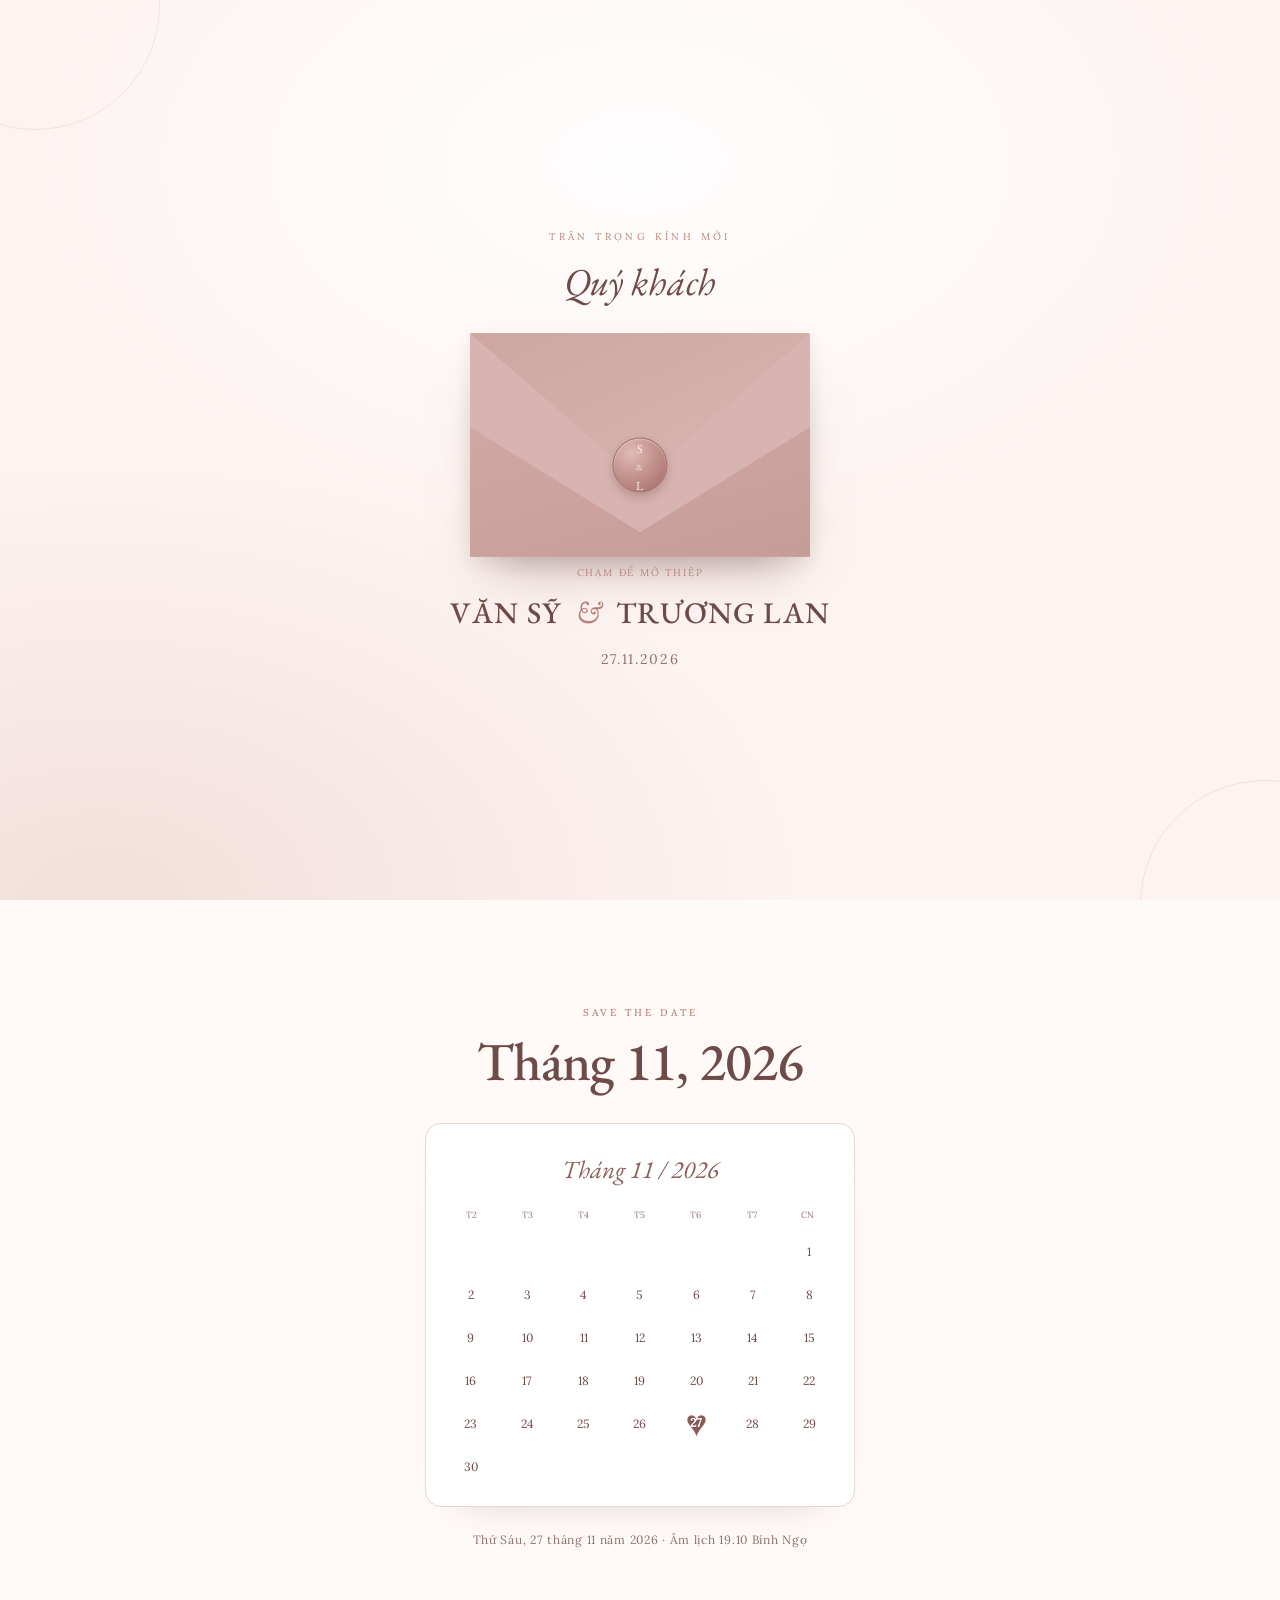
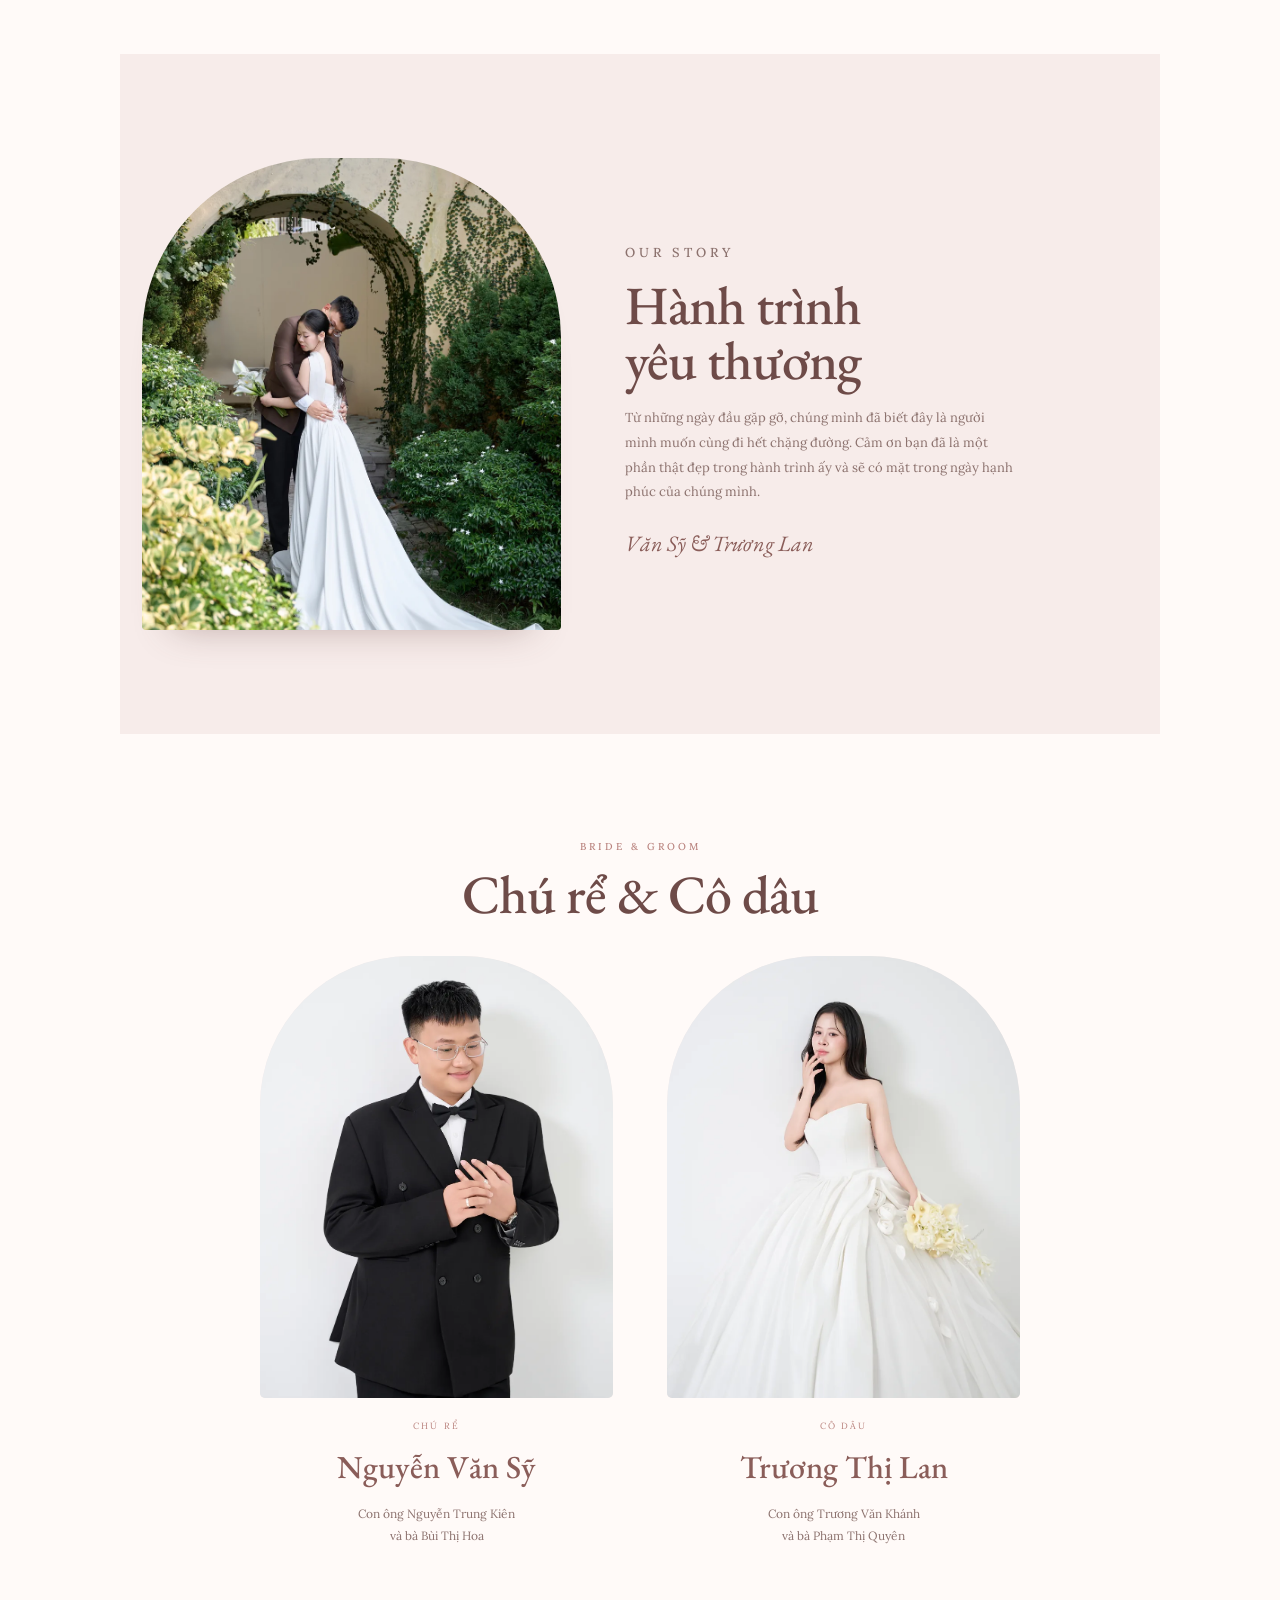
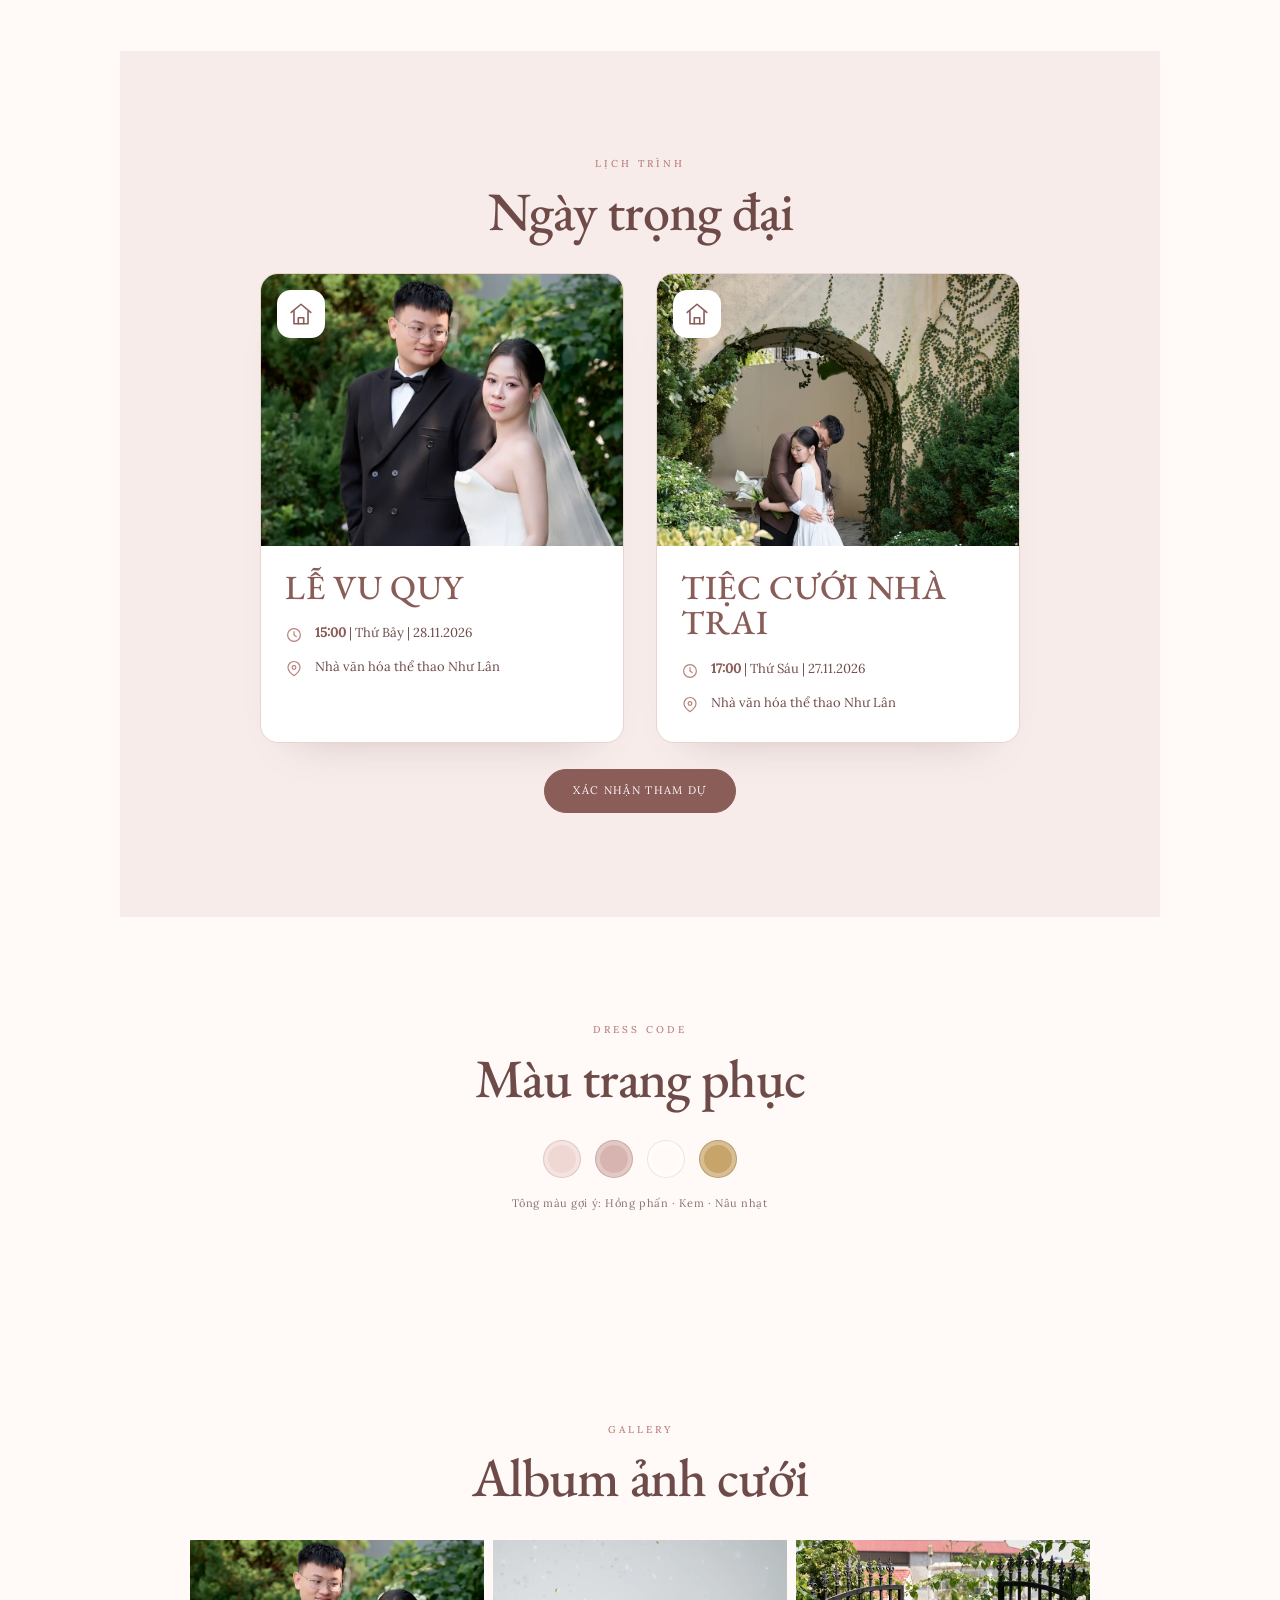
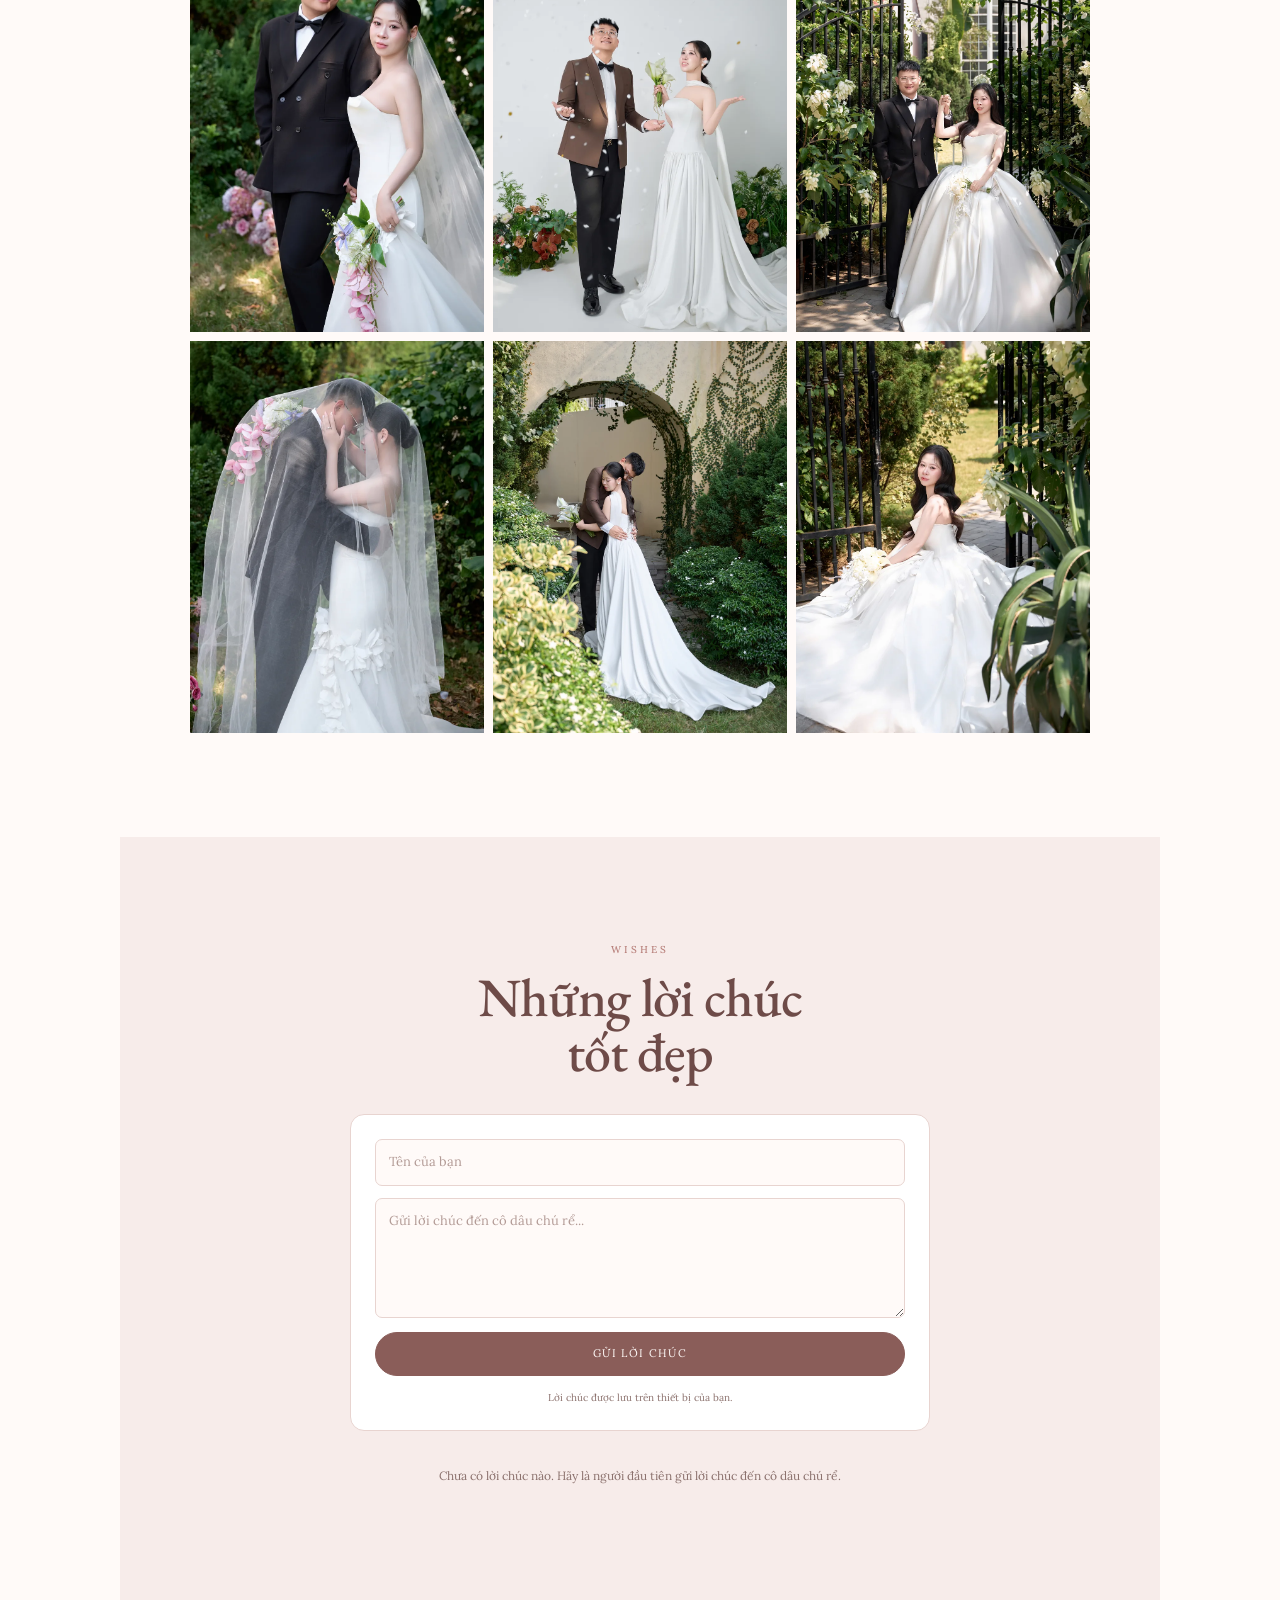
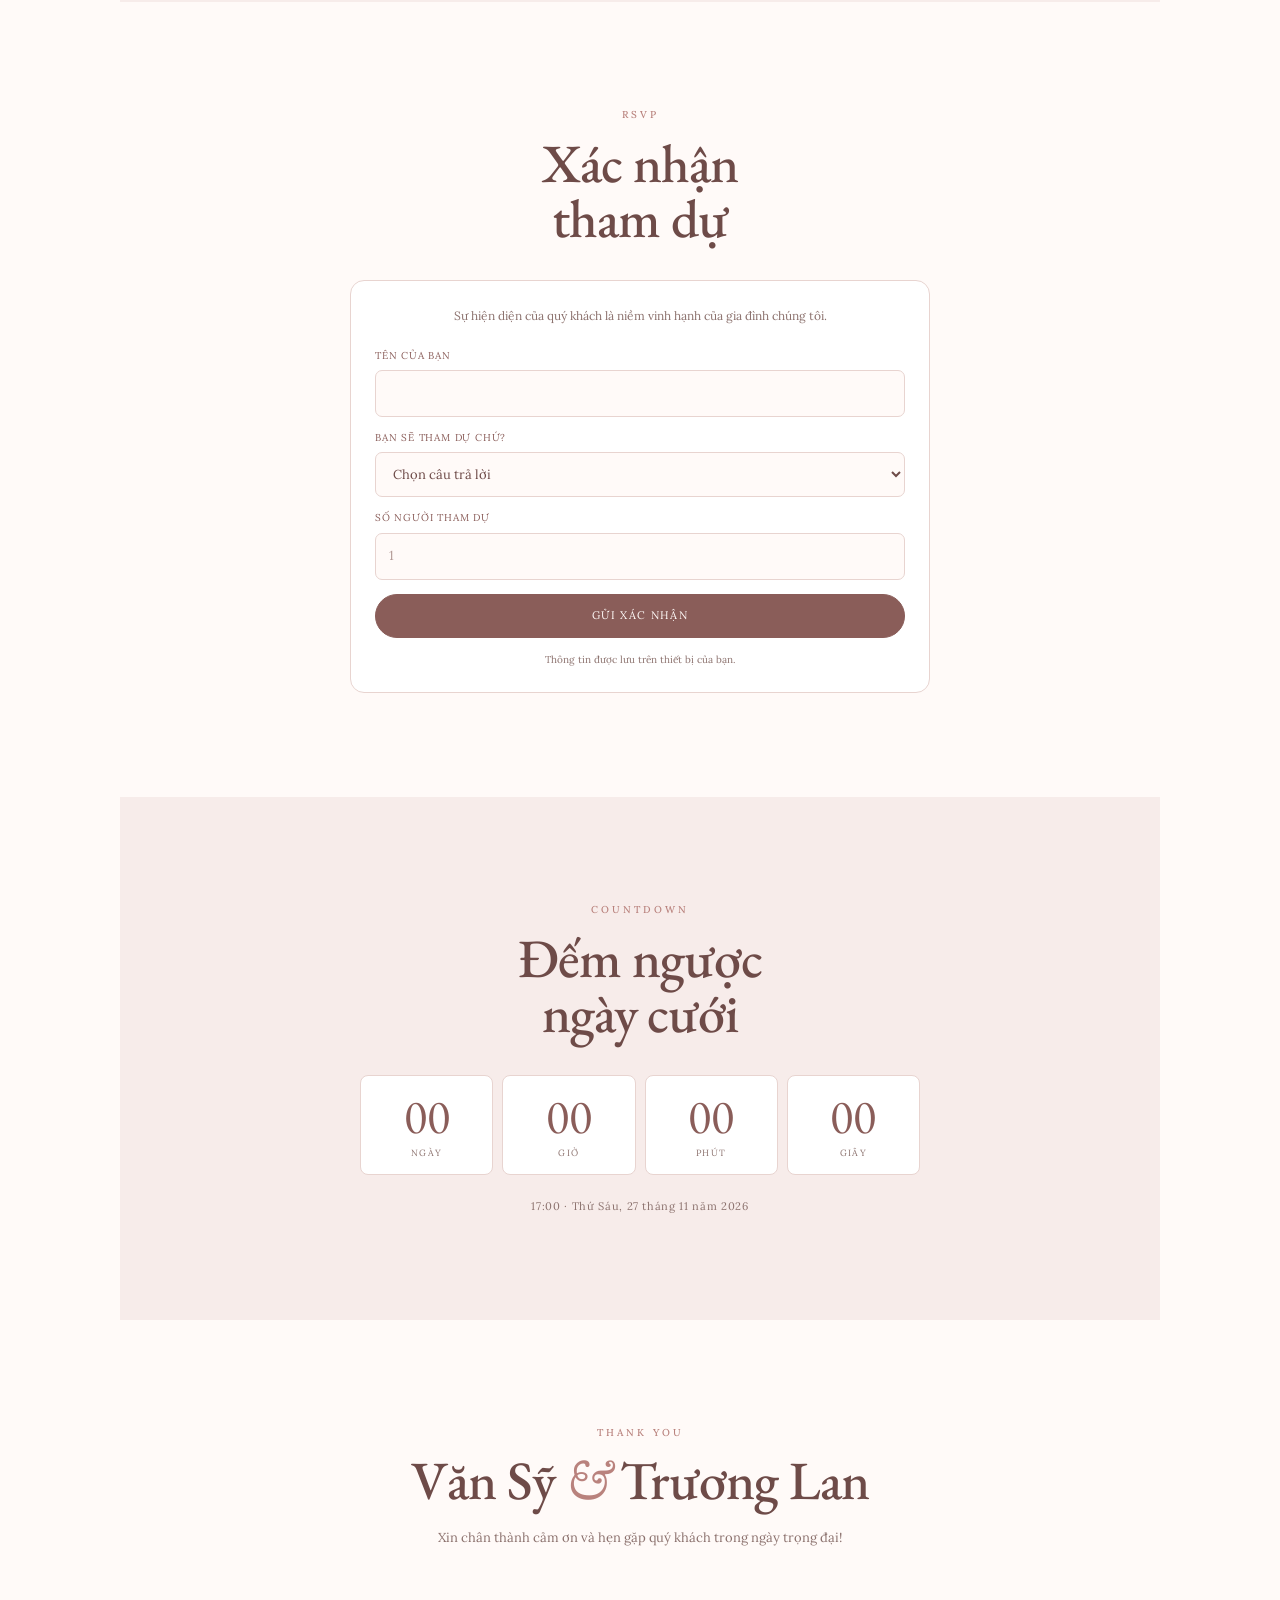
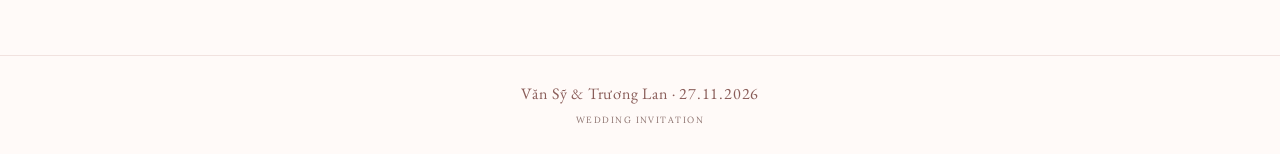
==== commit 073e80dd: "Add groom-side schedule and remove full gallery" ====
--- a/index.html
+++ b/index.html
@@ -19,7 +19,6 @@
   <link rel="preload" href="assets/fonts/lora-400-normal-viet.woff2" as="font" type="font/woff2" crossorigin>
   <link rel="stylesheet" href="assets/fonts/fonts.css">
   <link rel="stylesheet" href="assets/css/style.css">
-  <script src="assets/js/photos.js" defer></script>
   <script src="assets/js/main.js" defer></script>
 </head>
 <body>
@@ -108,46 +107,82 @@
 
       <section class="event section" id="event">
         <div class="section__head reveal">
-          <p class="eyebrow">THE WEDDING</p>
+          <p class="eyebrow">LỊCH TRÌNH</p>
           <h2>Ngày trọng đại</h2>
         </div>
-        <article class="event__card reveal">
-          <div class="event__media">
-            <img src="assets/img/p21.webp" alt="Văn Sỹ và Trương Lan" width="933" height="1400" loading="lazy">
-            <span class="event__icon" aria-hidden="true">
-              <svg viewBox="0 0 24 24" fill="none" stroke="currentColor" stroke-width="1.5" stroke-linecap="round" stroke-linejoin="round">
-                <path d="M3 10.5 12 3l9 7.5"></path>
-                <path d="M5.5 9.5V21h13V9.5"></path>
-                <path d="M9.5 21v-5.5h5V21"></path>
-              </svg>
-            </span>
-          </div>
-          <div class="event__body">
-            <h3 class="event__title">Lễ vu quy</h3>
-            <ul class="event__meta">
-              <li>
-                <span class="event__meta-icon" aria-hidden="true">
-                  <svg viewBox="0 0 24 24" fill="none" stroke="currentColor" stroke-width="1.6" stroke-linecap="round" stroke-linejoin="round">
-                    <circle cx="12" cy="12" r="8.5"></circle>
-                    <path d="M12 7.5V12l3 2"></path>
-                  </svg>
-                </span>
-                <span><strong>15:00</strong> | Thứ Sáu | 27.11.2026</span>
-              </li>
-              <li>
-                <span class="event__meta-icon" aria-hidden="true">
-                  <svg viewBox="0 0 24 24" fill="none" stroke="currentColor" stroke-width="1.6" stroke-linecap="round" stroke-linejoin="round">
-                    <path d="M20 10c0 5-8 11-8 11S4 15 4 10a8 8 0 1 1 16 0Z"></path>
-                    <circle cx="12" cy="10" r="2.5"></circle>
-                  </svg>
-                </span>
-                <span>Tư gia nhà gái</span>
-              </li>
-            </ul>
-            <p class="event__note">Địa chỉ cụ thể sẽ được cập nhật.</p>
-            <p class="event__lunar">Âm lịch: 19.10 Bính Ngọ</p>
-          </div>
-        </article>
+        <div class="event__grid">
+          <article class="event__card reveal">
+            <div class="event__media">
+              <img src="assets/img/p21.webp" alt="Văn Sỹ và Trương Lan" width="933" height="1400" loading="lazy">
+              <span class="event__icon" aria-hidden="true">
+                <svg viewBox="0 0 24 24" fill="none" stroke="currentColor" stroke-width="1.5" stroke-linecap="round" stroke-linejoin="round">
+                  <path d="M3 10.5 12 3l9 7.5"></path>
+                  <path d="M5.5 9.5V21h13V9.5"></path>
+                  <path d="M9.5 21v-5.5h5V21"></path>
+                </svg>
+              </span>
+            </div>
+            <div class="event__body">
+              <h3 class="event__title">Lễ vu quy</h3>
+              <ul class="event__meta">
+                <li>
+                  <span class="event__meta-icon" aria-hidden="true">
+                    <svg viewBox="0 0 24 24" fill="none" stroke="currentColor" stroke-width="1.6" stroke-linecap="round" stroke-linejoin="round">
+                      <circle cx="12" cy="12" r="8.5"></circle>
+                      <path d="M12 7.5V12l3 2"></path>
+                    </svg>
+                  </span>
+                  <span><strong>15:00</strong> | Thứ Bảy | 28.11.2026</span>
+                </li>
+                <li>
+                  <span class="event__meta-icon" aria-hidden="true">
+                    <svg viewBox="0 0 24 24" fill="none" stroke="currentColor" stroke-width="1.6" stroke-linecap="round" stroke-linejoin="round">
+                      <path d="M20 10c0 5-8 11-8 11S4 15 4 10a8 8 0 1 1 16 0Z"></path>
+                      <circle cx="12" cy="10" r="2.5"></circle>
+                    </svg>
+                  </span>
+                  <span>Nhà văn hóa thể thao Như Lân</span>
+                </li>
+              </ul>
+            </div>
+          </article>
+
+          <article class="event__card reveal">
+            <div class="event__media">
+              <img src="assets/img/p31.webp" alt="Văn Sỹ và Trương Lan" width="933" height="1400" loading="lazy">
+              <span class="event__icon" aria-hidden="true">
+                <svg viewBox="0 0 24 24" fill="none" stroke="currentColor" stroke-width="1.5" stroke-linecap="round" stroke-linejoin="round">
+                  <path d="M3 10.5 12 3l9 7.5"></path>
+                  <path d="M5.5 9.5V21h13V9.5"></path>
+                  <path d="M9.5 21v-5.5h5V21"></path>
+                </svg>
+              </span>
+            </div>
+            <div class="event__body">
+              <h3 class="event__title">Tiệc cưới nhà trai</h3>
+              <ul class="event__meta">
+                <li>
+                  <span class="event__meta-icon" aria-hidden="true">
+                    <svg viewBox="0 0 24 24" fill="none" stroke="currentColor" stroke-width="1.6" stroke-linecap="round" stroke-linejoin="round">
+                      <circle cx="12" cy="12" r="8.5"></circle>
+                      <path d="M12 7.5V12l3 2"></path>
+                    </svg>
+                  </span>
+                  <span><strong>17:00</strong> | Thứ Sáu | 27.11.2026</span>
+                </li>
+                <li>
+                  <span class="event__meta-icon" aria-hidden="true">
+                    <svg viewBox="0 0 24 24" fill="none" stroke="currentColor" stroke-width="1.6" stroke-linecap="round" stroke-linejoin="round">
+                      <path d="M20 10c0 5-8 11-8 11S4 15 4 10a8 8 0 1 1 16 0Z"></path>
+                      <circle cx="12" cy="10" r="2.5"></circle>
+                    </svg>
+                  </span>
+                  <span>Nhà văn hóa thể thao Như Lân</span>
+                </li>
+              </ul>
+            </div>
+          </article>
+        </div>
         <a class="btn reveal" href="#rsvp">Xác nhận tham dự</a>
       </section>
 
@@ -180,17 +215,16 @@
           <button class="album__item reveal" type="button" data-photo="2" aria-label="Xem ảnh 3">
             <img src="assets/img/p03.webp" alt="Ảnh cưới Văn Sỹ và Trương Lan" width="933" height="1400" loading="lazy">
           </button>
-          <button class="album__item reveal" type="button" data-photo="4" aria-label="Xem ảnh 4">
+          <button class="album__item reveal" type="button" data-photo="3" aria-label="Xem ảnh 4">
             <img src="assets/img/p25.webp" alt="Ảnh cưới Văn Sỹ và Trương Lan" width="933" height="1400" loading="lazy">
           </button>
-          <button class="album__item reveal" type="button" data-photo="5" aria-label="Xem ảnh 5">
+          <button class="album__item reveal" type="button" data-photo="4" aria-label="Xem ảnh 5">
             <img src="assets/img/p31.webp" alt="Ảnh cưới Văn Sỹ và Trương Lan" width="933" height="1400" loading="lazy">
           </button>
-          <button class="album__item reveal" type="button" data-photo="6" aria-label="Xem ảnh 6">
+          <button class="album__item reveal" type="button" data-photo="5" aria-label="Xem ảnh 6">
             <img src="assets/img/p08.webp" alt="Ảnh cưới Văn Sỹ và Trương Lan" width="933" height="1400" loading="lazy">
           </button>
         </div>
-        <button class="link-btn reveal" id="openGallery" type="button">Xem tất cả 40 ảnh</button>
       </section>
 
       <section class="wishes section" id="guestbook">
@@ -253,7 +287,7 @@
           <div><strong id="cdMinutes">00</strong><span>Phút</span></div>
           <div><strong id="cdSeconds">00</strong><span>Giây</span></div>
         </div>
-        <p class="countdown__date reveal">Thứ Sáu, 27 tháng 11 năm 2026</p>
+        <p class="countdown__date reveal">17:00 · Thứ Sáu, 27 tháng 11 năm 2026</p>
       </section>
 
       <section class="thanks section">
@@ -267,19 +301,6 @@
         <p class="footer__small">Wedding Invitation</p>
       </footer>
     </main>
-  </div>
-
-  <div class="gallery-modal" id="galleryModal" hidden>
-    <div class="gallery-modal__scrim" data-close-gallery></div>
-    <div class="gallery-modal__panel" role="dialog" aria-modal="true" aria-label="Album ảnh cưới">
-      <div class="gallery-modal__bar">
-        <p>Album ảnh cưới <span>40</span></p>
-        <button class="icon-btn" id="galleryClose" type="button" aria-label="Đóng album">×</button>
-      </div>
-      <div class="gallery-modal__scroll">
-        <div class="gallery-modal__grid" id="galleryGrid"></div>
-      </div>
-    </div>
   </div>
 
   <div class="lightbox" id="lightbox" hidden>
--- a/assets/css/style.css
+++ b/assets/css/style.css
@@ -617,9 +617,15 @@
   background: var(--blush);
 }
 
+.event__grid {
+  display: grid;
+  grid-template-columns: repeat(2, minmax(0, 1fr));
+  gap: clamp(18px, 4vw, 32px);
+  max-width: 760px;
+  margin: 0 auto;
+}
+
 .event__card {
-  max-width: 480px;
-  margin: 0 auto;
   overflow: hidden;
   background: #ffffff;
   border: 1px solid var(--line);
@@ -661,14 +667,14 @@
 }
 
 .event__body {
-  padding: 26px 28px 30px;
+  padding: 24px 24px 28px;
 }
 
 .event__title {
   margin: 0 0 18px;
   color: var(--rose-deep);
   font-family: var(--font-display);
-  font-size: clamp(30px, 5vw, 38px);
+  font-size: clamp(28px, 3.2vw, 34px);
   font-weight: 500;
   line-height: 1.05;
   letter-spacing: 0.02em;
@@ -677,11 +683,11 @@
 
 .event__meta {
   display: grid;
-  gap: 14px;
+  gap: 13px;
   margin: 0;
   padding: 0;
   color: var(--rose-dark);
-  font-size: 14px;
+  font-size: 13px;
   line-height: 1.55;
   list-style: none;
 }
@@ -709,18 +715,6 @@
 .event__meta strong {
   color: var(--rose-deep);
   font-weight: 600;
-}
-
-.event__note {
-  margin-top: 16px;
-  color: var(--muted);
-  font-size: 11px;
-}
-
-.event__lunar {
-  margin-top: 4px;
-  color: var(--muted);
-  font-size: 11px;
 }
 
 .btn {
@@ -1263,6 +1257,11 @@
     margin-left: auto;
   }
 
+  .event__grid {
+    grid-template-columns: 1fr;
+    max-width: 420px;
+  }
+
   .event__body {
     padding: 22px 22px 26px;
   }
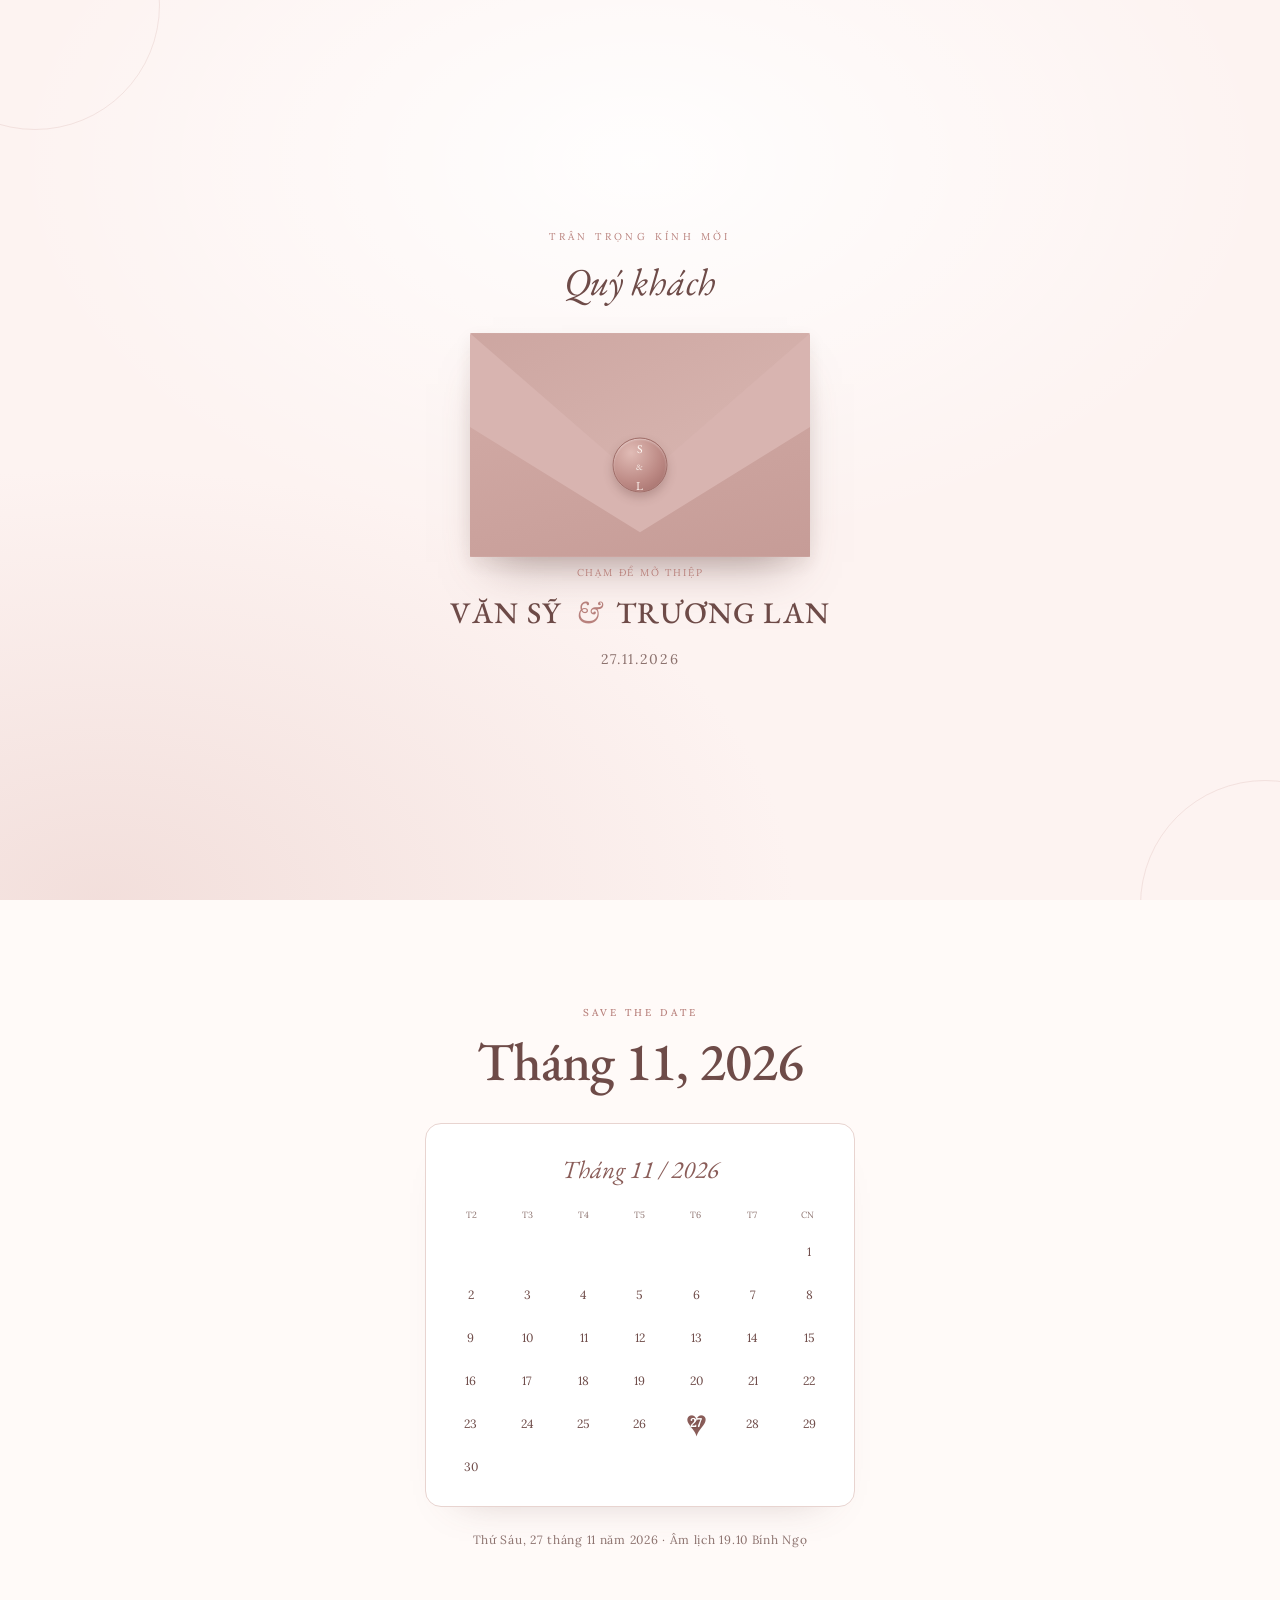
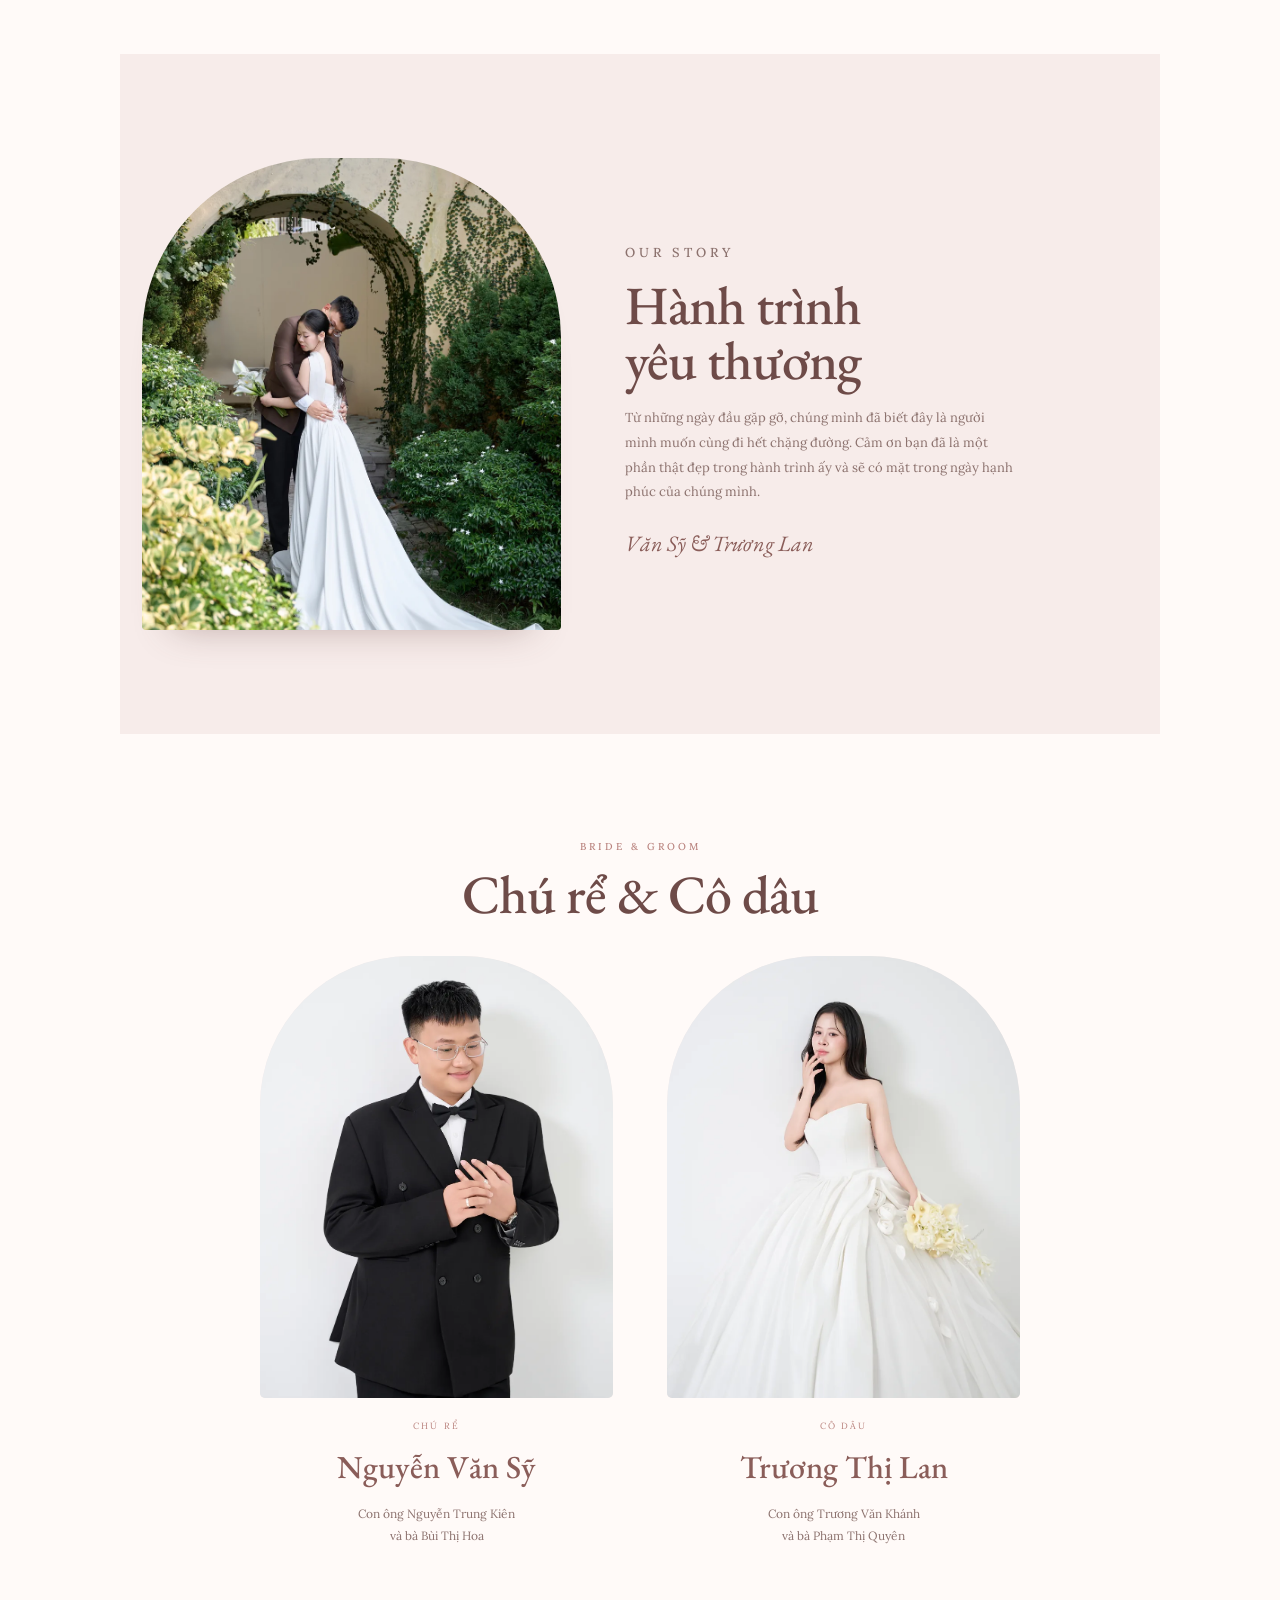
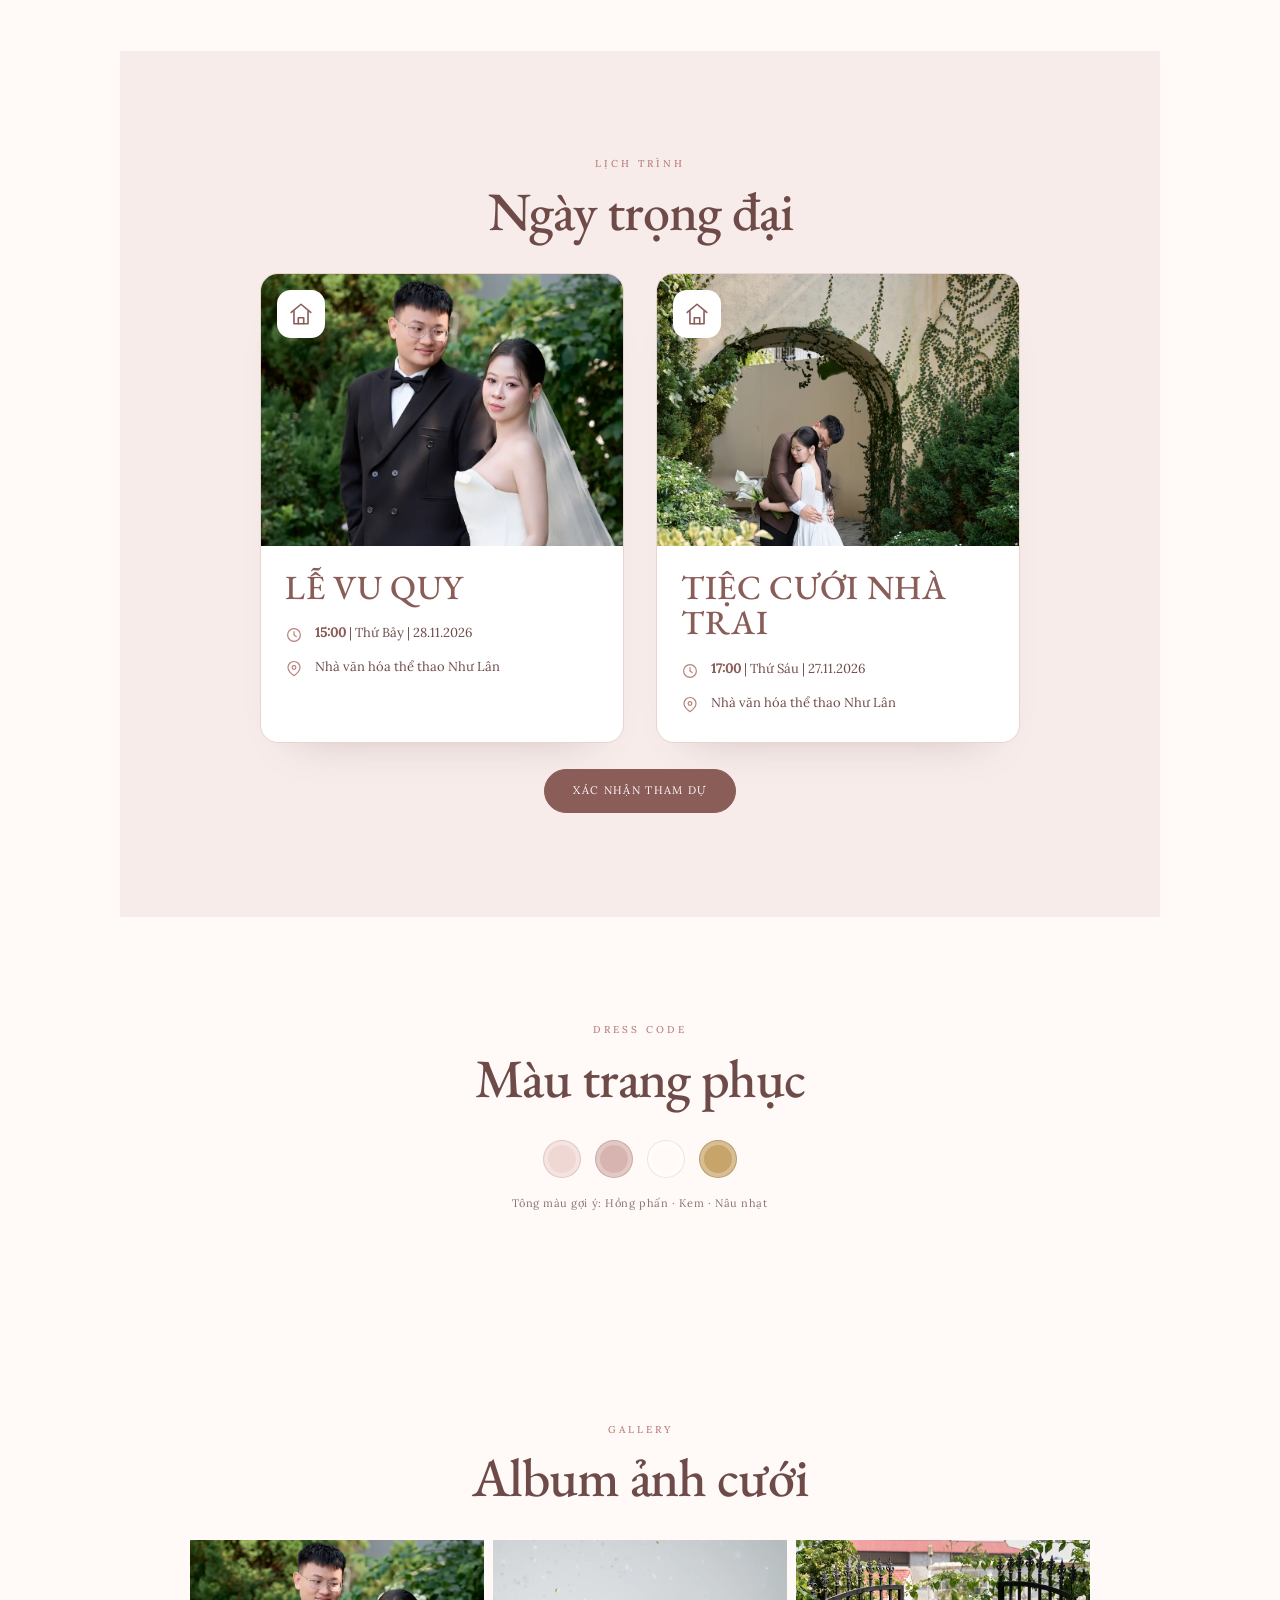
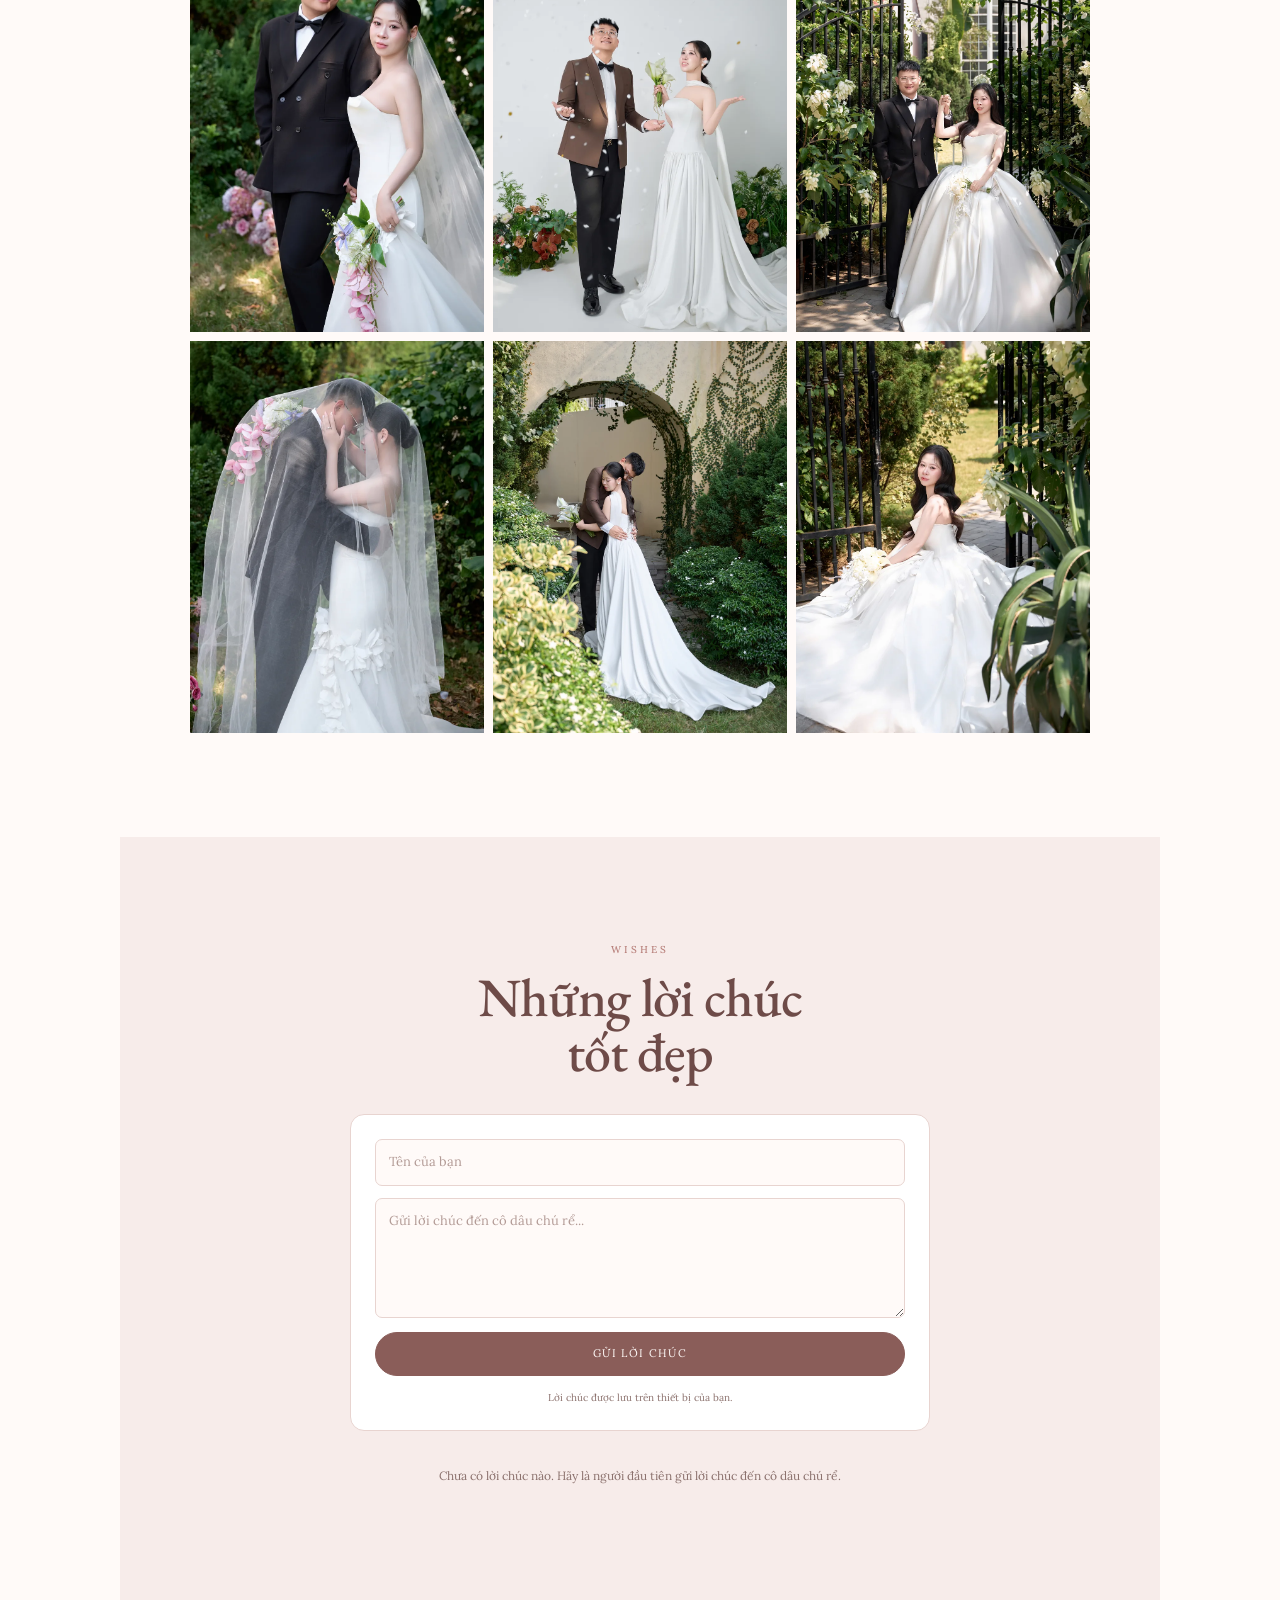
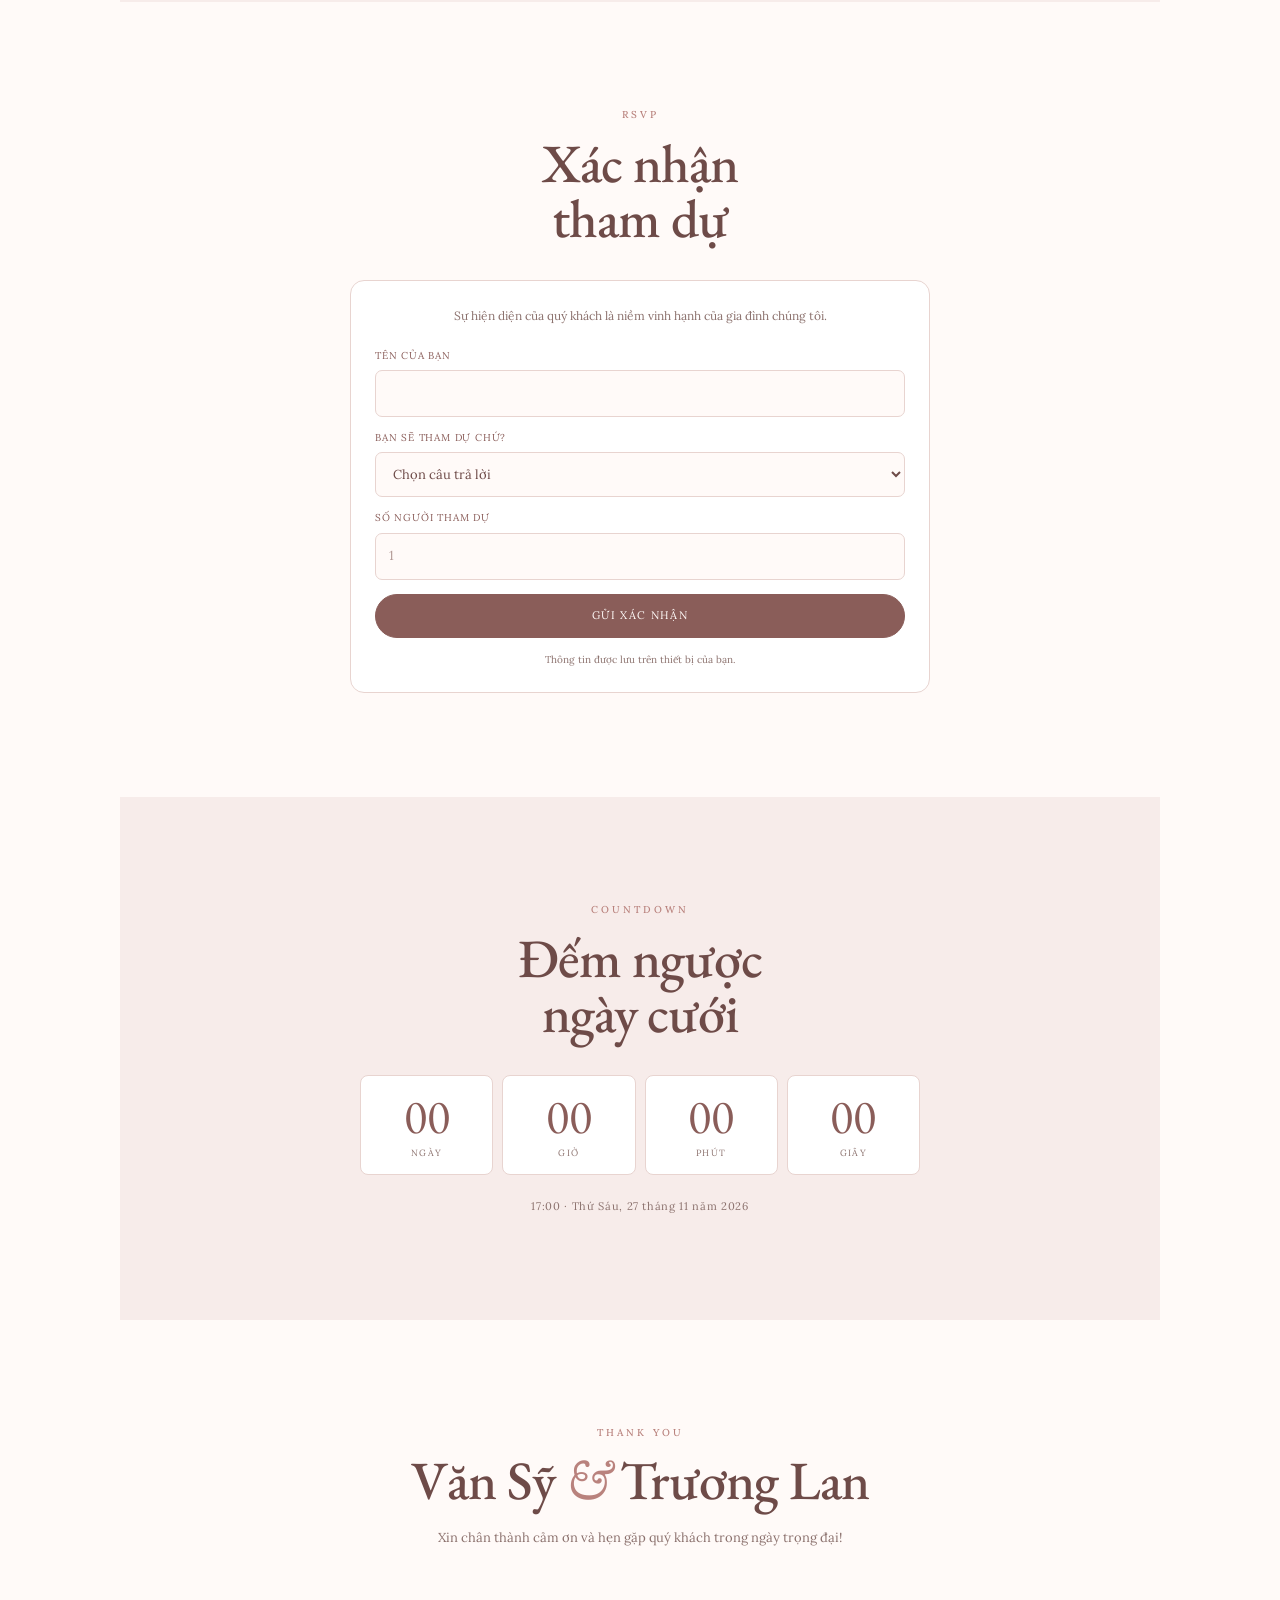
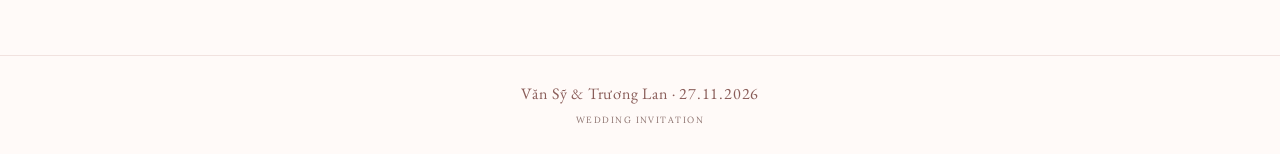
==== commit 6f2b5470: "Fix invitation meta dates" ====
--- a/index.html
+++ b/index.html
@@ -4,7 +4,7 @@
   <meta charset="utf-8">
   <meta name="viewport" content="width=device-width, initial-scale=1, viewport-fit=cover">
   <title>Văn Sỹ &amp; Trương Lan · 27.11.2026</title>
-  <meta name="description" content="Trân trọng kính mời quý khách đến chung vui trong ngày lễ vu quy của Nguyễn Văn Sỹ và Trương Thị Lan · Thứ Sáu, 27.11.2026.">
+  <meta name="description" content="Trân trọng kính mời quý khách đến chung vui trong ngày trọng đại của Nguyễn Văn Sỹ và Trương Thị Lan · 27 &amp; 28.11.2026.">
   <meta name="theme-color" content="#b9827d">
   <meta property="og:type" content="website">
   <meta property="og:locale" content="vi_VN">
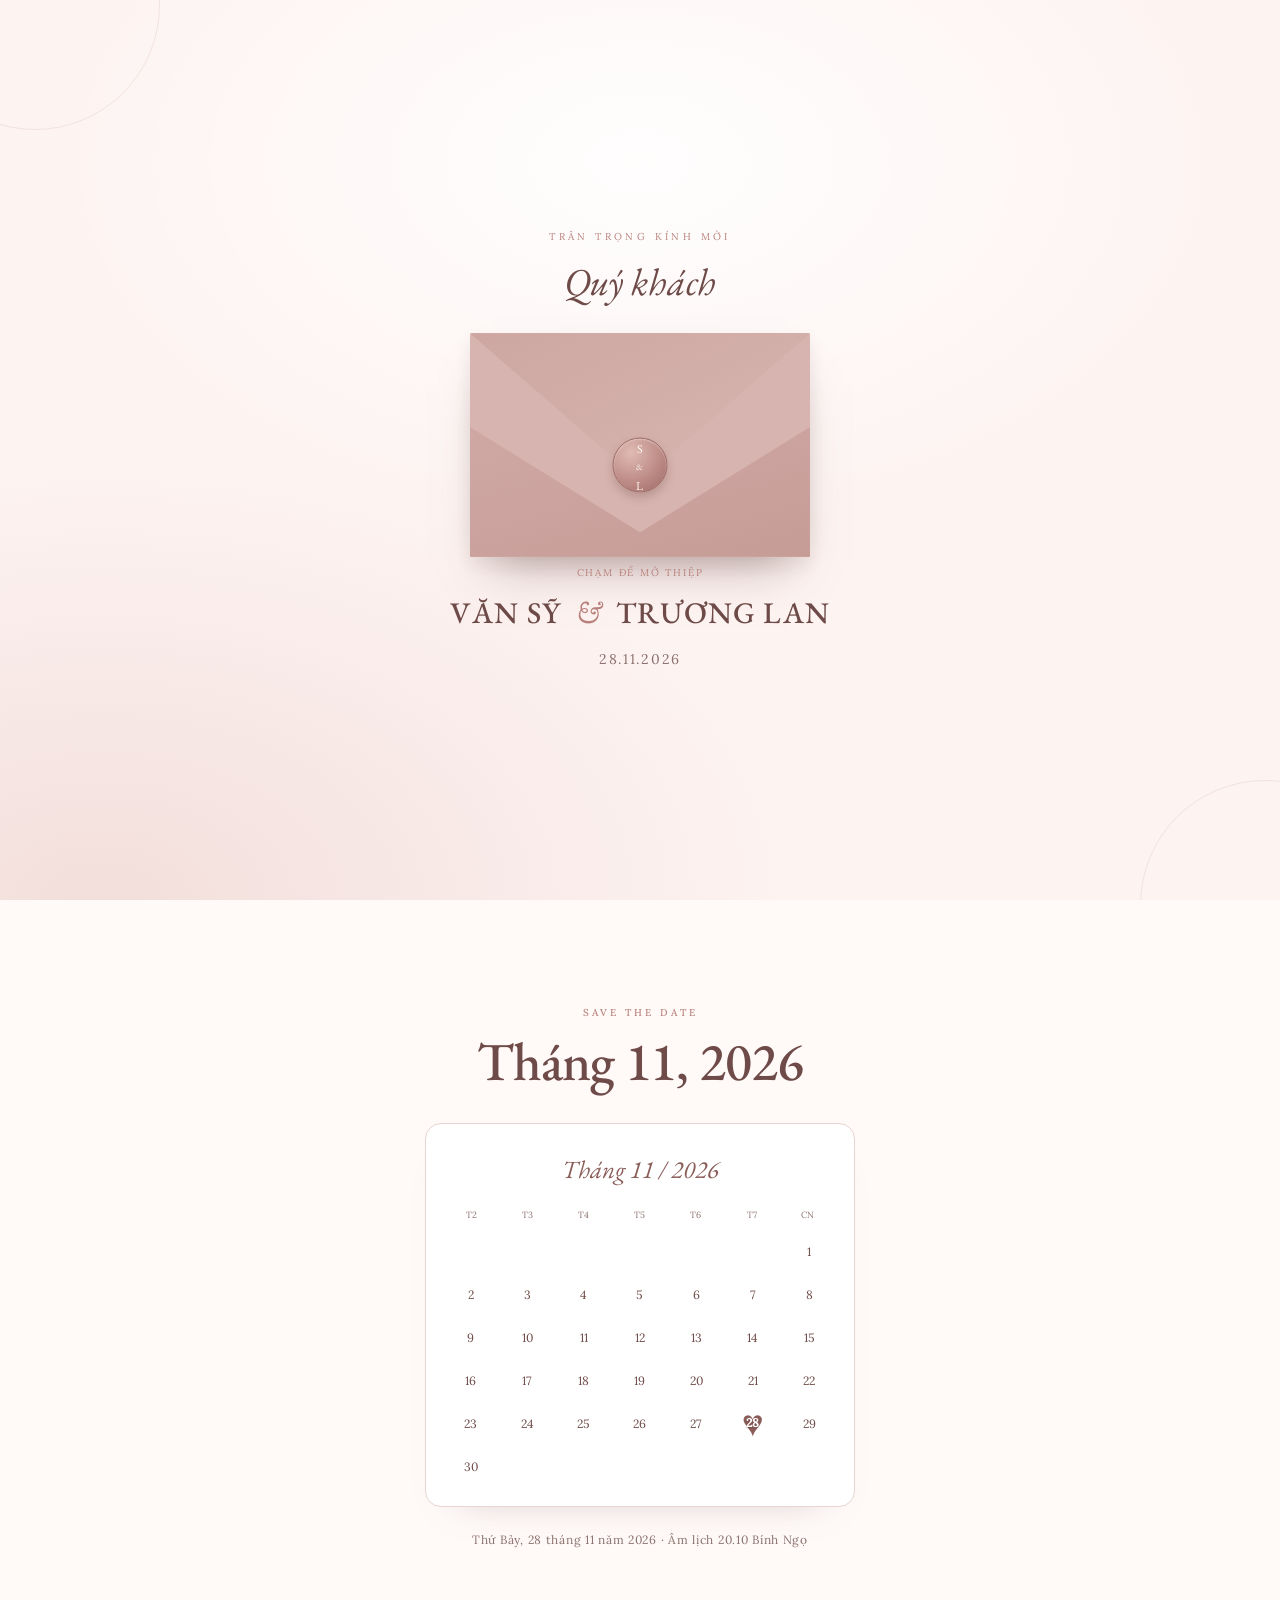
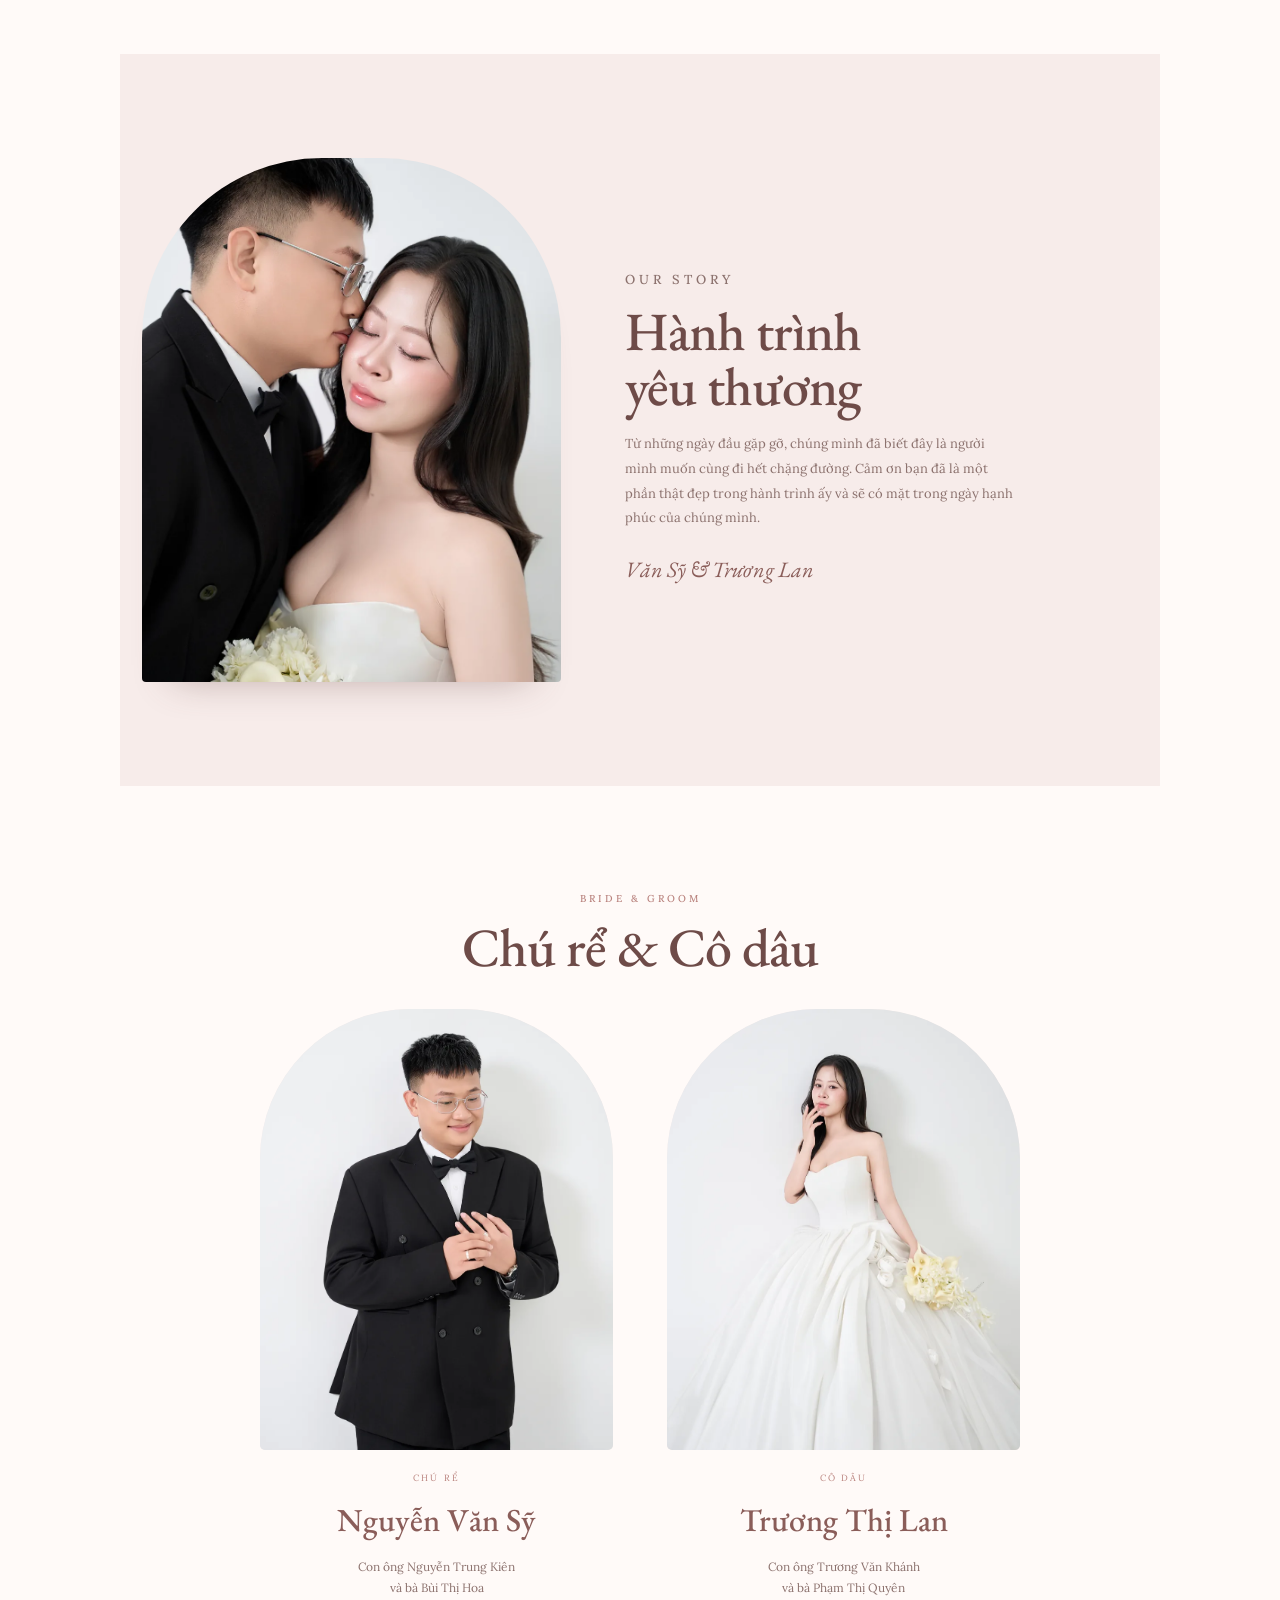
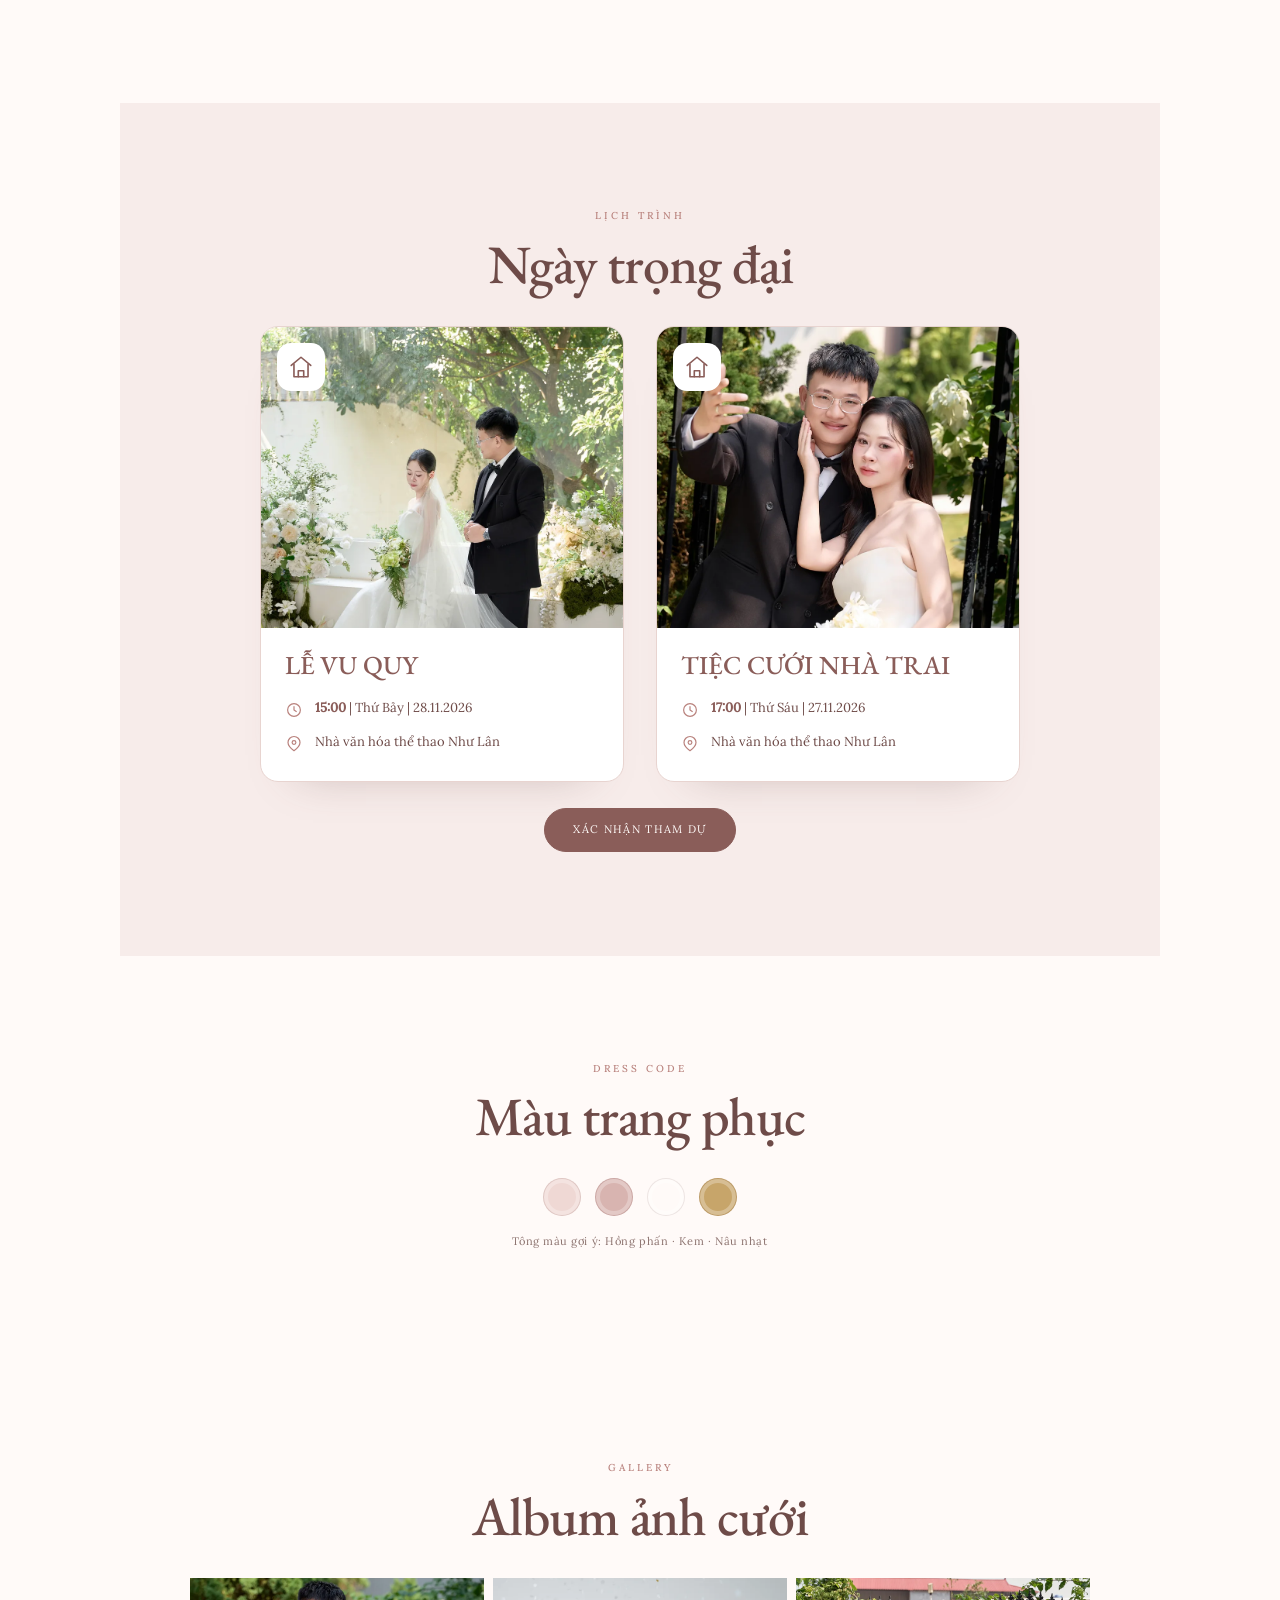
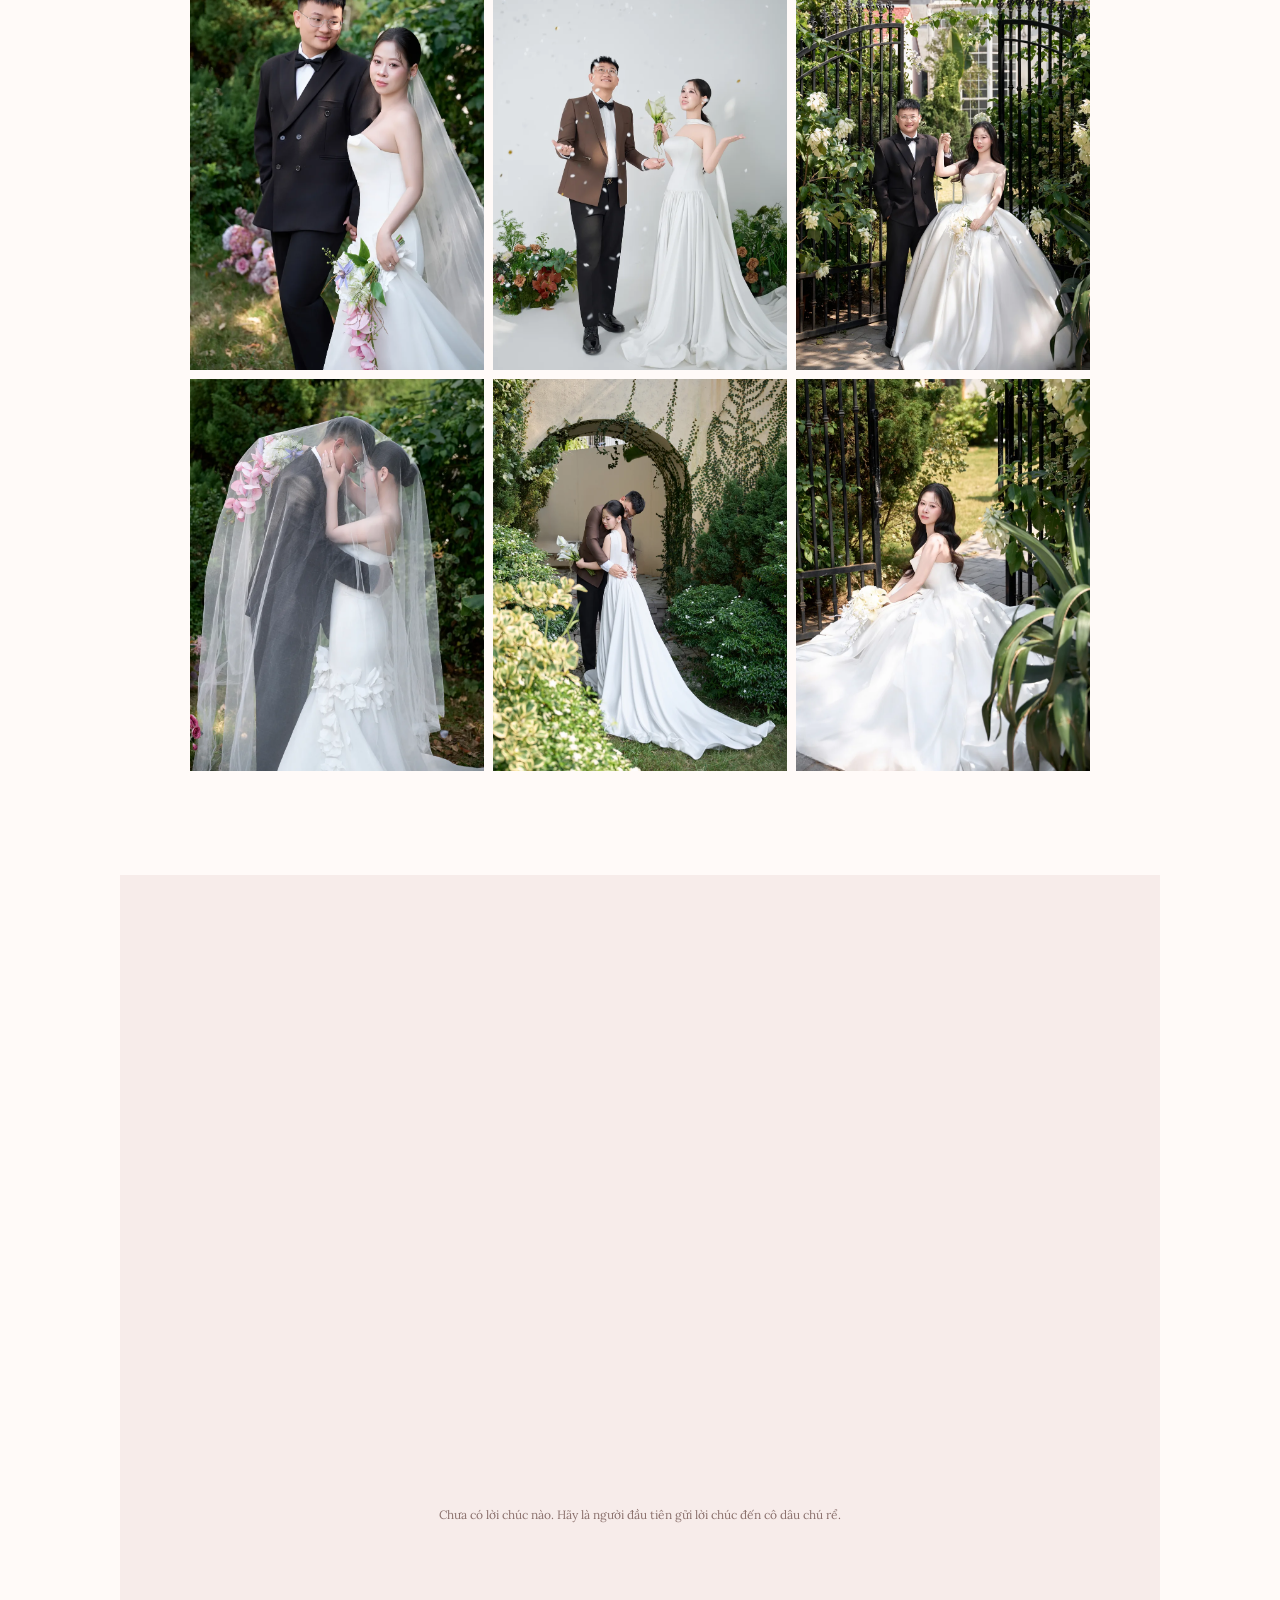
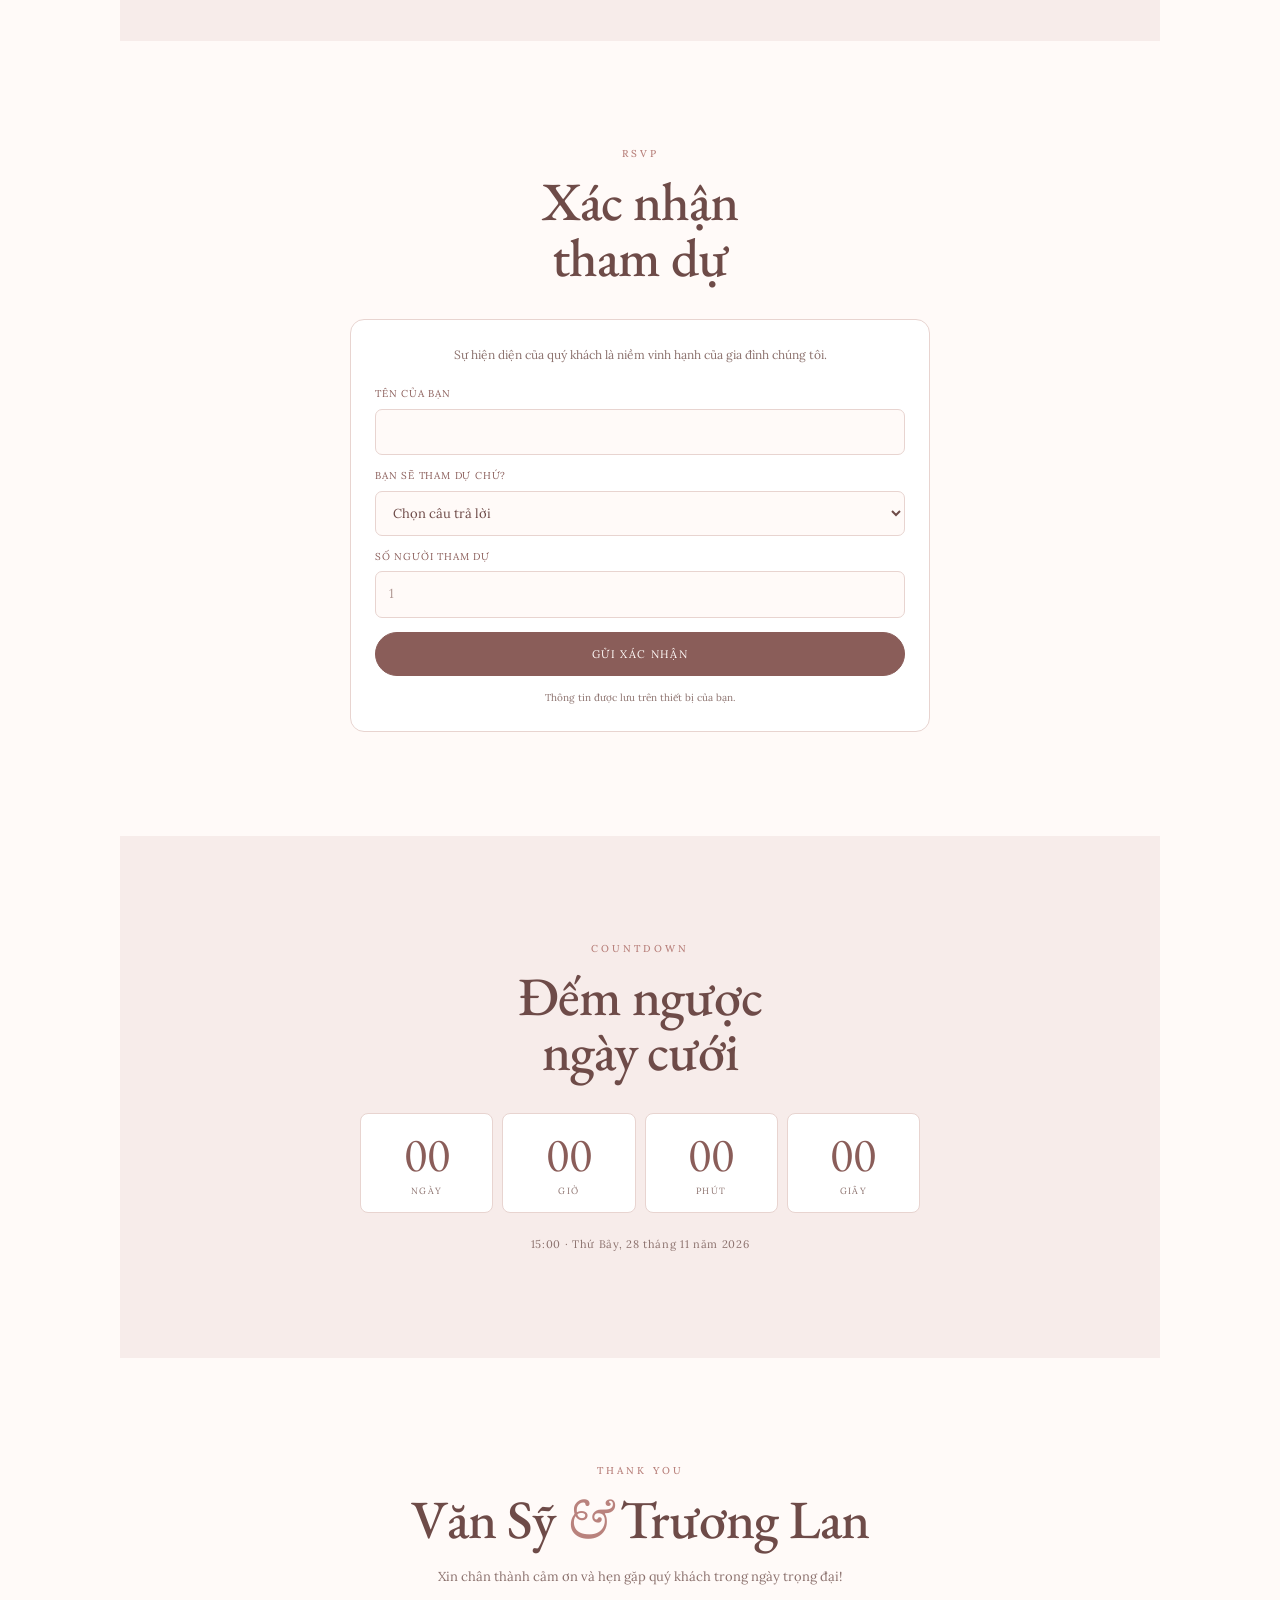
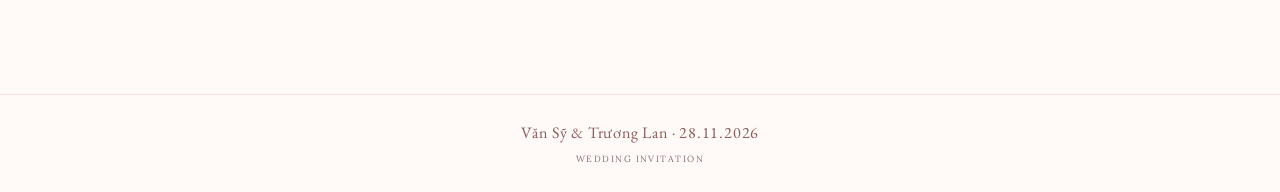
==== commit 25a5ac87: "Polish event cards and wedding date" ====
--- a/index.html
+++ b/index.html
@@ -3,12 +3,12 @@
 <head>
   <meta charset="utf-8">
   <meta name="viewport" content="width=device-width, initial-scale=1, viewport-fit=cover">
-  <title>Văn Sỹ &amp; Trương Lan · 27.11.2026</title>
-  <meta name="description" content="Trân trọng kính mời quý khách đến chung vui trong ngày trọng đại của Nguyễn Văn Sỹ và Trương Thị Lan · 27 &amp; 28.11.2026.">
+  <title>Văn Sỹ &amp; Trương Lan · 28.11.2026</title>
+  <meta name="description" content="Trân trọng kính mời quý khách đến chung vui trong ngày trọng đại của Nguyễn Văn Sỹ và Trương Thị Lan · 28.11.2026.">
   <meta name="theme-color" content="#b9827d">
   <meta property="og:type" content="website">
   <meta property="og:locale" content="vi_VN">
-  <meta property="og:title" content="Văn Sỹ &amp; Trương Lan · 27.11.2026">
+  <meta property="og:title" content="Văn Sỹ &amp; Trương Lan · 28.11.2026">
   <meta property="og:description" content="Trân trọng kính mời quý khách đến chung vui trong ngày lễ vu quy của chúng tôi.">
   <meta property="og:image" content="assets/img/og.jpg">
   <meta property="og:image:width" content="1200">
@@ -36,7 +36,7 @@
       </button>
 
       <p class="cover__names">Văn Sỹ <span>&amp;</span> Trương Lan</p>
-      <p class="cover__date">27.11.2026</p>
+      <p class="cover__date">28.11.2026</p>
     </div>
   </div>
 
@@ -44,12 +44,12 @@
     <main id="main" class="invite" tabindex="-1">
 
       <section class="hero" id="top">
-        <img class="hero__image" src="assets/img/p13.webp" alt="Ảnh cưới Văn Sỹ và Trương Lan" width="933" height="1400">
+        <img class="hero__image" src="assets/img/p05.webp" alt="Ảnh cưới Văn Sỹ và Trương Lan" width="933" height="1400">
         <div class="hero__shade"></div>
         <div class="hero__content reveal">
           <p class="eyebrow eyebrow--light">WEDDING INVITATION</p>
           <h1>Văn Sỹ<br><span>&amp;</span><br>Trương Lan</h1>
-          <p class="hero__date">27 · 11 · 2026</p>
+          <p class="hero__date">28 · 11 · 2026</p>
           <p class="hero__place">Việt Nam</p>
         </div>
         <a class="hero__scroll" href="#save-date" aria-label="Cuộn xuống">
@@ -63,13 +63,13 @@
           <h2>Tháng 11, 2026</h2>
         </div>
         <div class="calendar reveal" id="calendar" aria-label="Lịch tháng 11 năm 2026"></div>
-        <p class="save-date__line reveal">Thứ Sáu, 27 tháng 11 năm 2026 · Âm lịch 19.10 Bính Ngọ</p>
+        <p class="save-date__line reveal">Thứ Bảy, 28 tháng 11 năm 2026 · Âm lịch 20.10 Bính Ngọ</p>
       </section>
 
       <section class="story section" id="story">
         <div class="story__grid">
           <figure class="story__media reveal">
-            <img src="assets/img/p31.webp" alt="Văn Sỹ và Trương Lan dưới vòm hoa" width="933" height="1400" loading="lazy">
+            <img src="assets/img/p20.webp" alt="Ảnh cưới Văn Sỹ và Trương Lan" width="933" height="1400" loading="lazy">
           </figure>
           <div class="story__copy reveal">
             <p class="eyebrow">OUR STORY</p>
@@ -113,7 +113,7 @@
         <div class="event__grid">
           <article class="event__card reveal">
             <div class="event__media">
-              <img src="assets/img/p21.webp" alt="Văn Sỹ và Trương Lan" width="933" height="1400" loading="lazy">
+              <img src="assets/img/p29.webp" alt="Văn Sỹ và Trương Lan" width="933" height="1400" loading="lazy">
               <span class="event__icon" aria-hidden="true">
                 <svg viewBox="0 0 24 24" fill="none" stroke="currentColor" stroke-width="1.5" stroke-linecap="round" stroke-linejoin="round">
                   <path d="M3 10.5 12 3l9 7.5"></path>
@@ -149,7 +149,7 @@
 
           <article class="event__card reveal">
             <div class="event__media">
-              <img src="assets/img/p31.webp" alt="Văn Sỹ và Trương Lan" width="933" height="1400" loading="lazy">
+              <img src="assets/img/p07.webp" alt="Văn Sỹ và Trương Lan" width="933" height="1400" loading="lazy">
               <span class="event__icon" aria-hidden="true">
                 <svg viewBox="0 0 24 24" fill="none" stroke="currentColor" stroke-width="1.5" stroke-linecap="round" stroke-linejoin="round">
                   <path d="M3 10.5 12 3l9 7.5"></path>
@@ -287,7 +287,7 @@
           <div><strong id="cdMinutes">00</strong><span>Phút</span></div>
           <div><strong id="cdSeconds">00</strong><span>Giây</span></div>
         </div>
-        <p class="countdown__date reveal">17:00 · Thứ Sáu, 27 tháng 11 năm 2026</p>
+        <p class="countdown__date reveal">15:00 · Thứ Bảy, 28 tháng 11 năm 2026</p>
       </section>
 
       <section class="thanks section">
@@ -297,7 +297,7 @@
       </section>
 
       <footer class="footer">
-        <p>Văn Sỹ &amp; Trương Lan · 27.11.2026</p>
+        <p>Văn Sỹ &amp; Trương Lan · 28.11.2026</p>
         <p class="footer__small">Wedding Invitation</p>
       </footer>
     </main>
--- a/assets/css/style.css
+++ b/assets/css/style.css
@@ -538,7 +538,7 @@
 .story__media img {
   width: 100%;
   height: auto;
-  aspect-ratio: 4 / 4.5;
+  aspect-ratio: 4 / 5;
   object-fit: cover;
   object-position: center 36%;
 }
@@ -642,7 +642,7 @@
 .event__media img {
   width: 100%;
   height: auto;
-  aspect-ratio: 4 / 3;
+  aspect-ratio: 6 / 5;
   object-fit: cover;
   object-position: center 10%;
 }
@@ -674,10 +674,11 @@
   margin: 0 0 18px;
   color: var(--rose-deep);
   font-family: var(--font-display);
-  font-size: clamp(28px, 3.2vw, 34px);
+  font-size: clamp(20px, 2.15vw, 26px);
   font-weight: 500;
   line-height: 1.05;
-  letter-spacing: 0.02em;
+  letter-spacing: 0;
+  white-space: nowrap;
   text-transform: uppercase;
 }
 
@@ -1309,7 +1310,7 @@
   }
 
   .event__title {
-    font-size: 28px;
+    font-size: 20px;
   }
 }
 
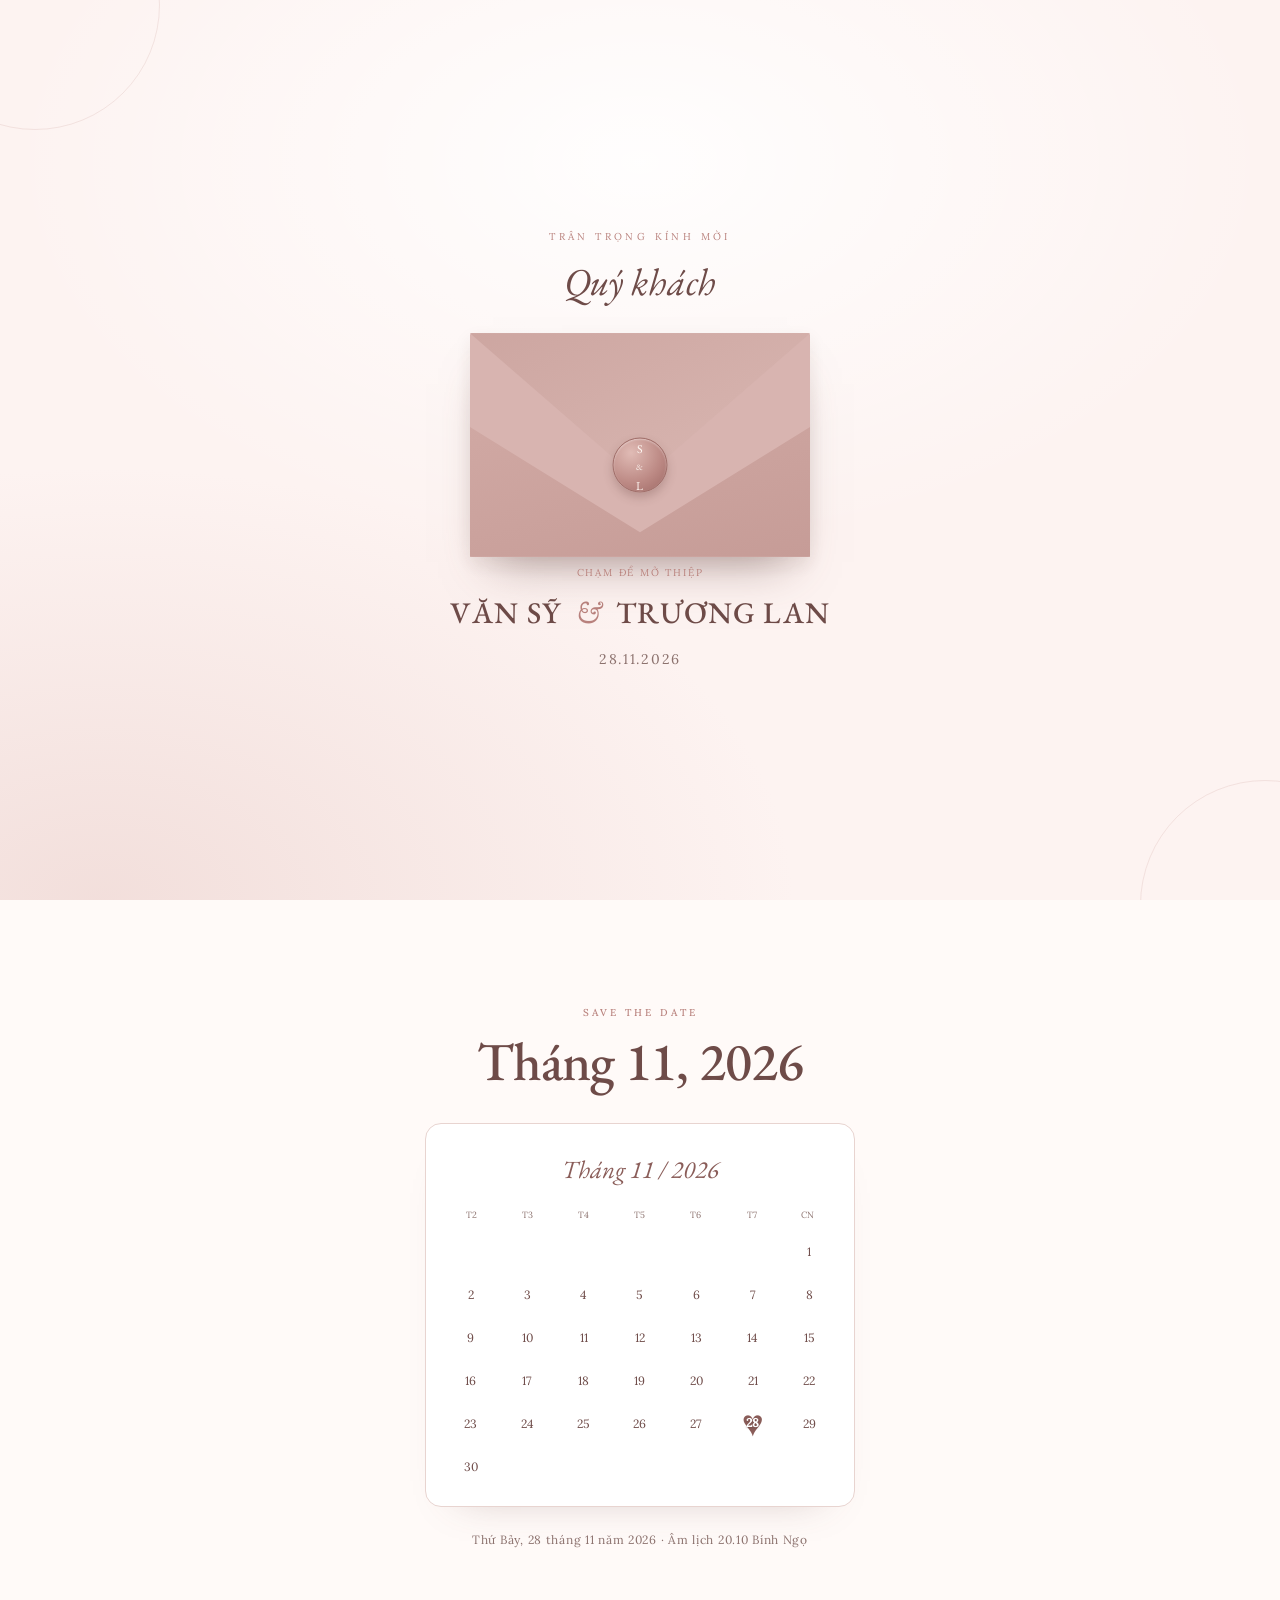
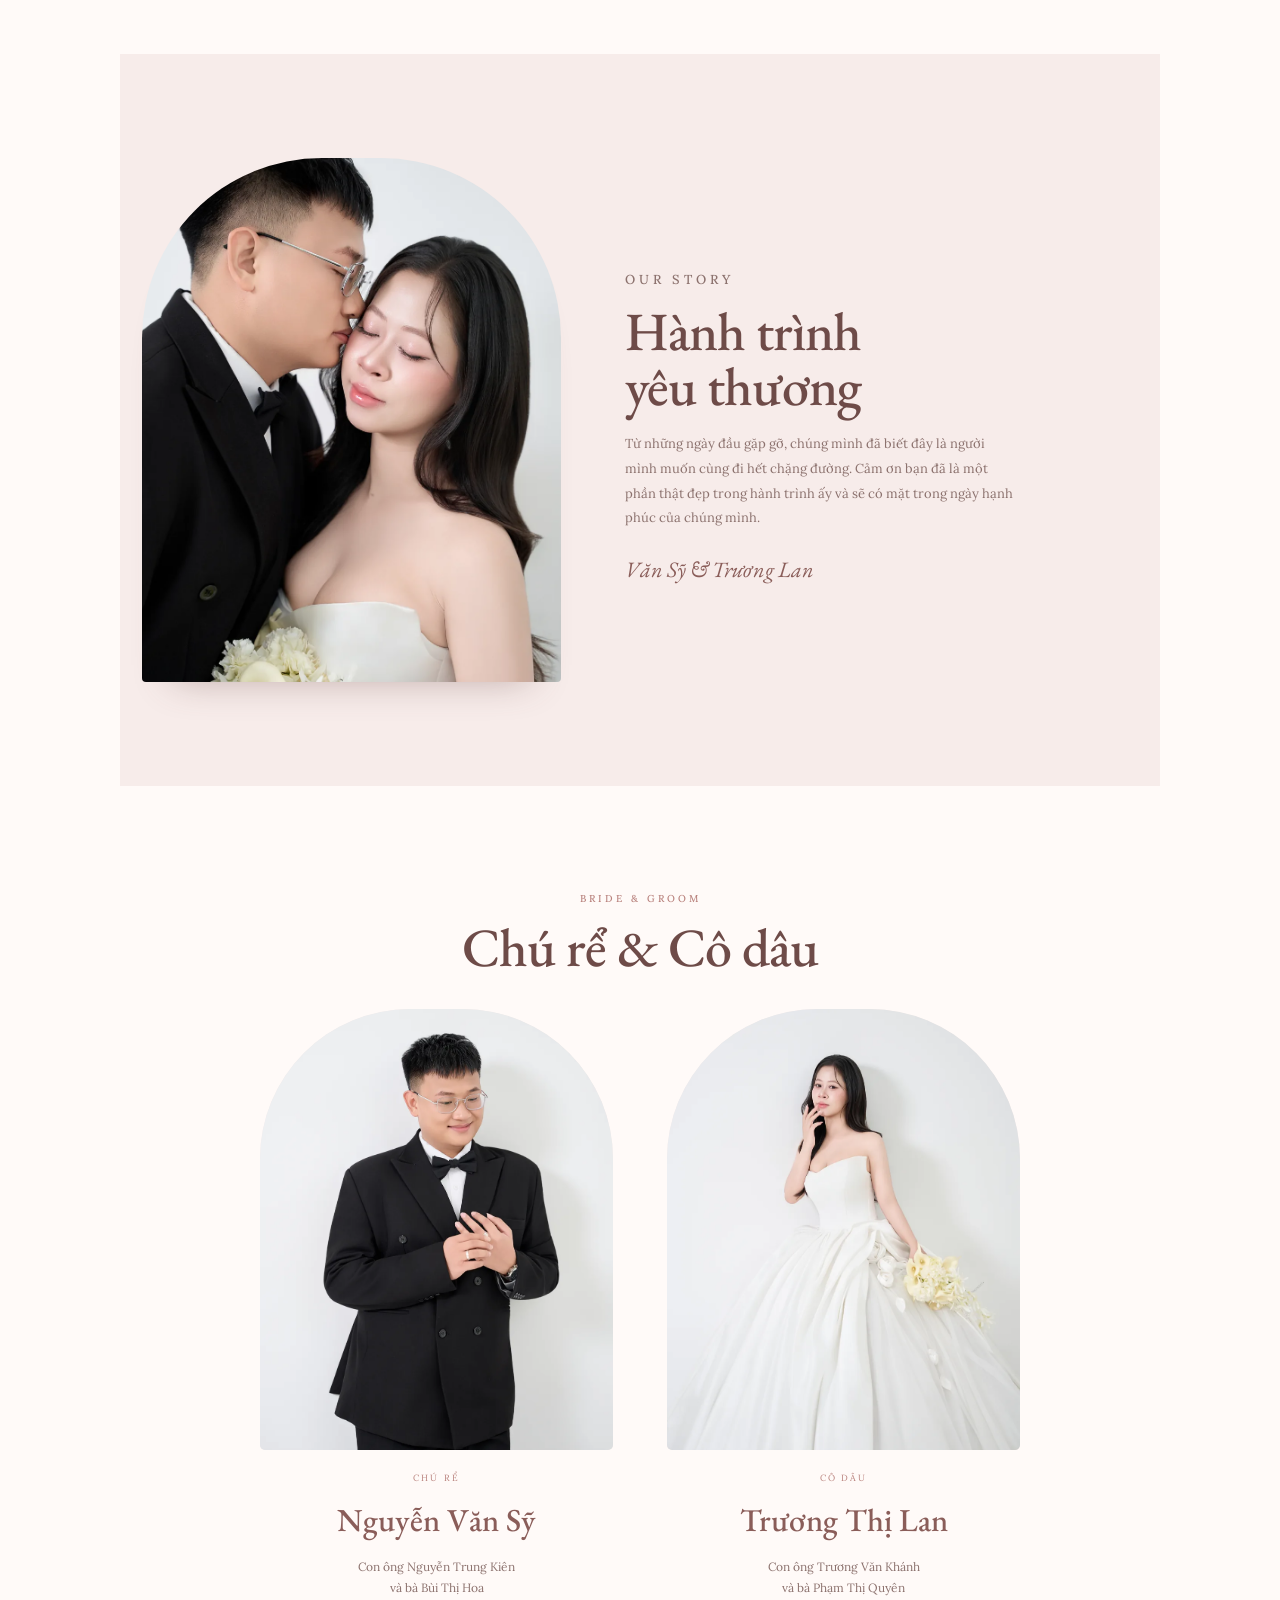
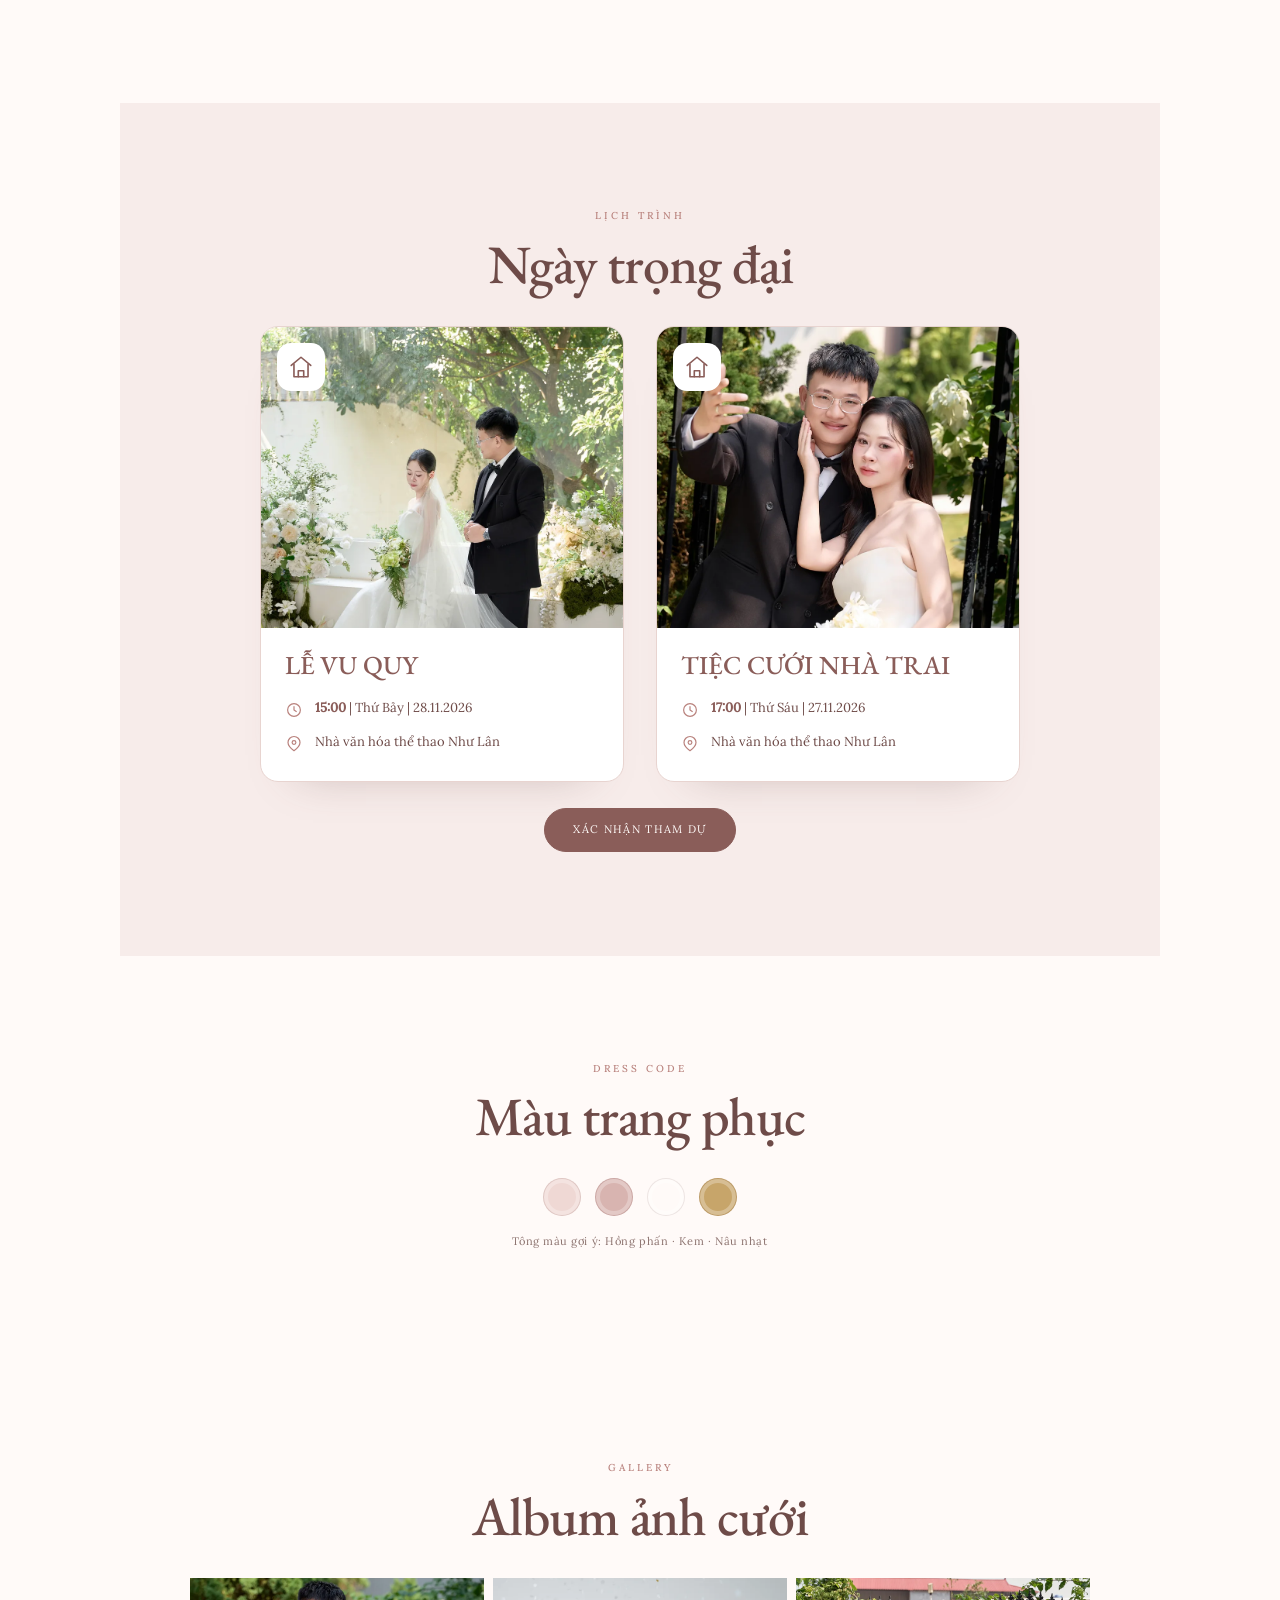
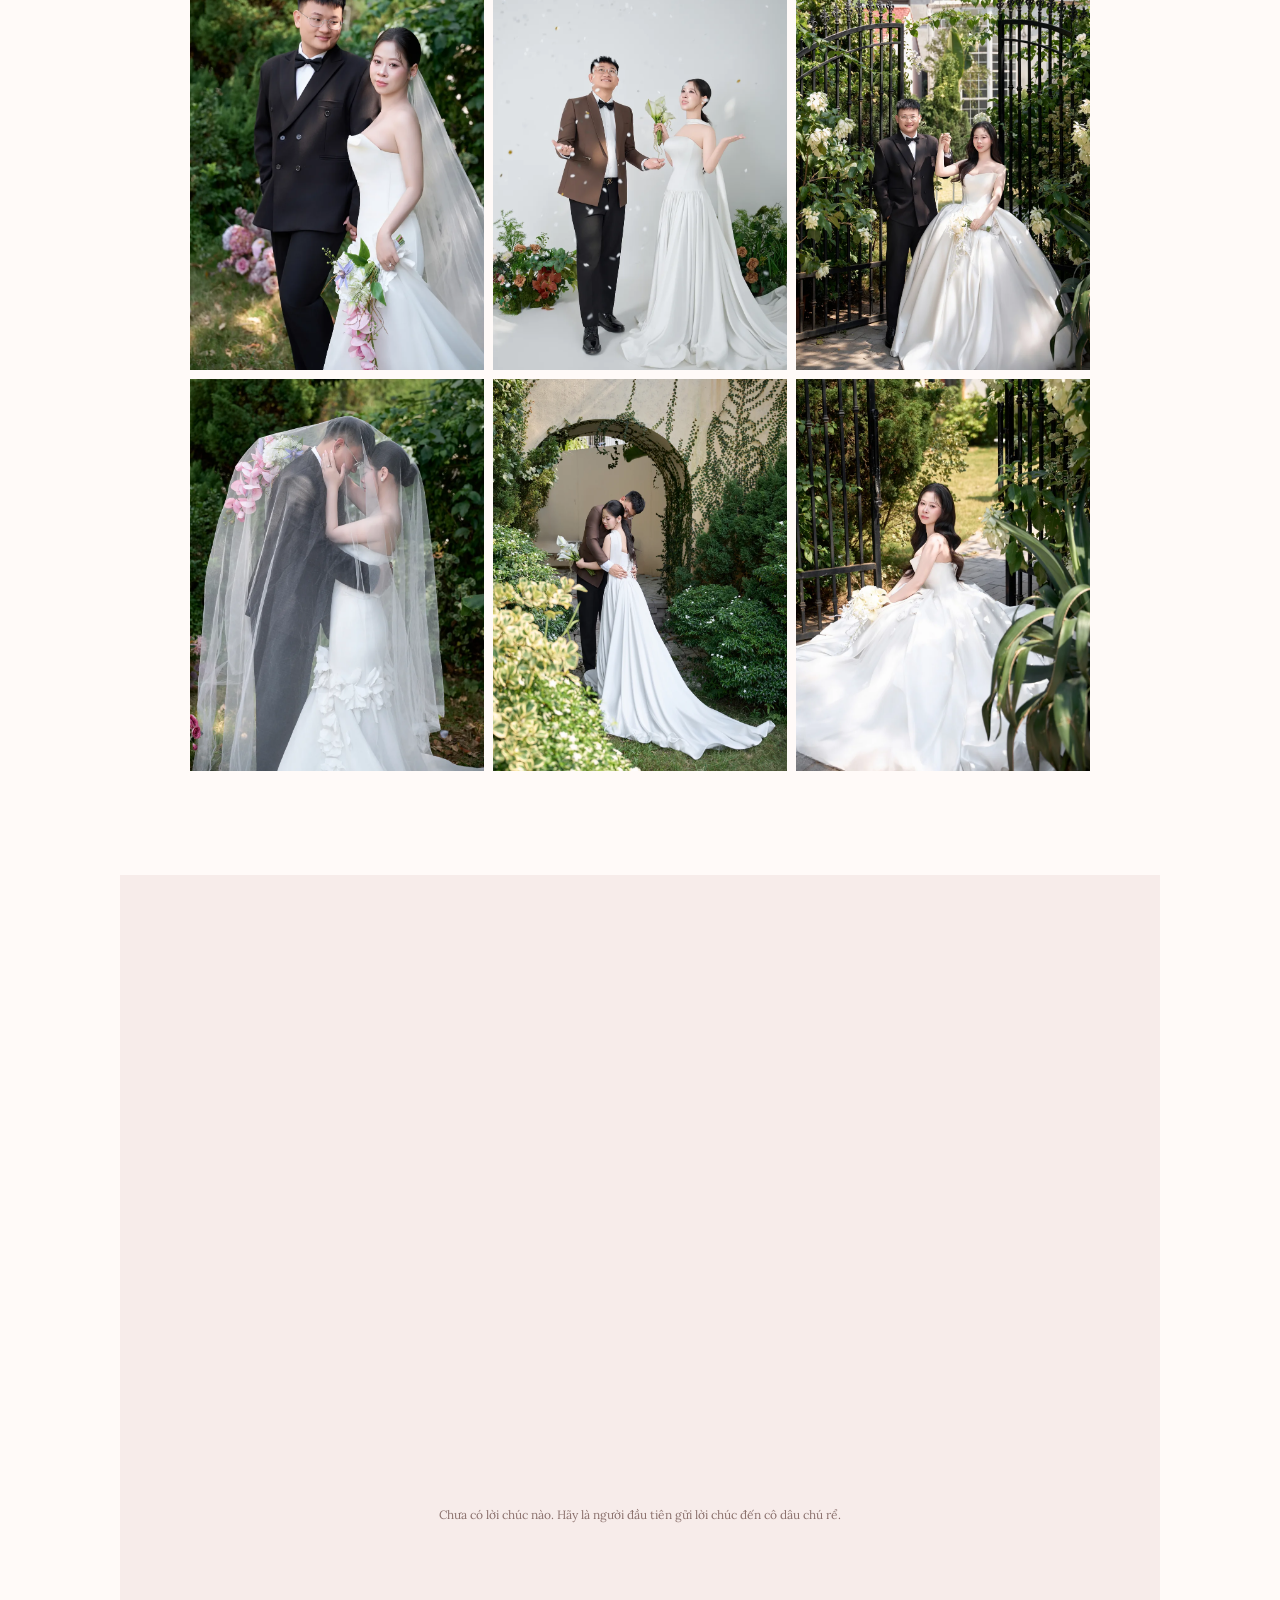
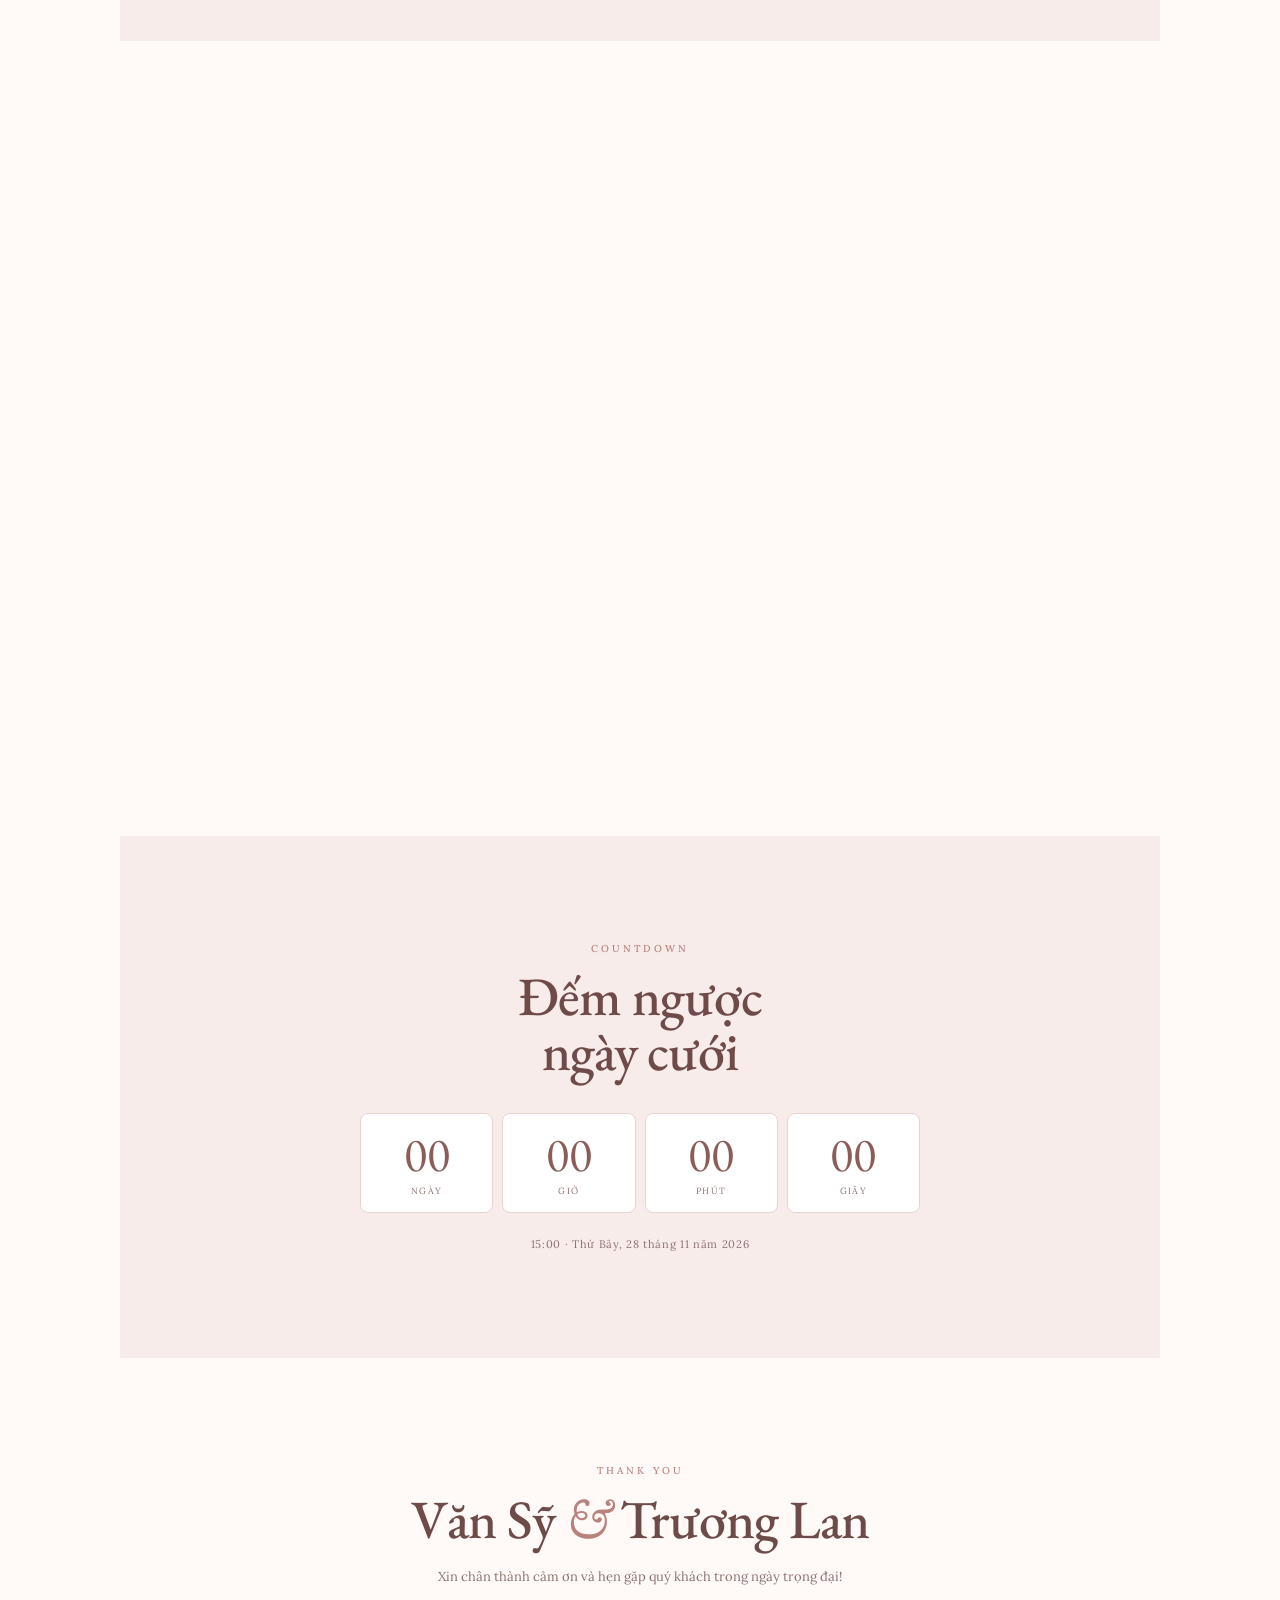
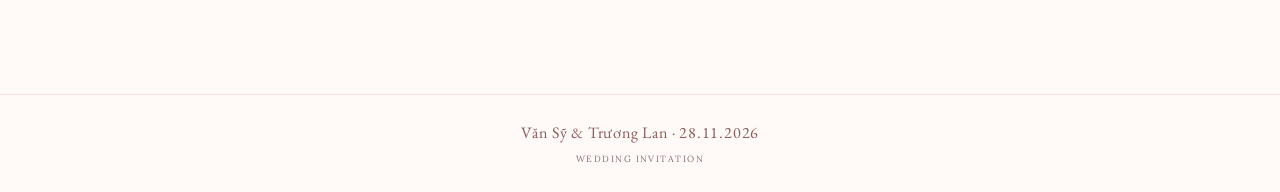
==== commit a29594e5: "Add dual invitations, guest link generator, and sheet backend" ====
--- a/index.html
+++ b/index.html
@@ -19,9 +19,10 @@
   <link rel="preload" href="assets/fonts/lora-400-normal-viet.woff2" as="font" type="font/woff2" crossorigin>
   <link rel="stylesheet" href="assets/fonts/fonts.css">
   <link rel="stylesheet" href="assets/css/style.css">
+  <script src="assets/js/config.js" defer></script>
   <script src="assets/js/main.js" defer></script>
 </head>
-<body>
+<body data-side="nha-trai">
   <div class="cover" id="cover">
     <div class="cover__inner">
       <p class="cover__eyebrow">TRÂN TRỌNG KÍNH MỜI</p>
--- a/assets/css/style.css
+++ b/assets/css/style.css
@@ -1332,3 +1332,233 @@
     transform: none;
   }
 }
+
+/* ==========================================================================
+   Trang tạo link mời khách (tao-thiep.html)
+   Chỉ áp dụng trong phạm vi .tool-page, không ảnh hưởng thiệp.
+   ========================================================================== */
+
+.tool-page {
+  min-height: 100svh;
+  background:
+    radial-gradient(70% 55% at 50% 0%, rgba(255, 255, 255, 0.92) 0%, rgba(255, 250, 248, 0) 62%),
+    radial-gradient(80% 60% at 8% 100%, rgba(239, 216, 212, 0.7) 0%, rgba(239, 216, 212, 0) 62%),
+    var(--cream);
+}
+
+.tool-shell {
+  width: min(100%, 680px);
+  margin: 0 auto;
+  padding: clamp(28px, 7vw, 56px) 18px calc(36px + env(safe-area-inset-bottom));
+}
+
+.tool-head {
+  text-align: center;
+}
+
+.tool-eyebrow {
+  color: var(--rose);
+  font-family: var(--font-body);
+  font-size: 10px;
+  letter-spacing: 0.26em;
+  text-transform: uppercase;
+}
+
+.tool-title {
+  margin: 10px 0 0;
+  color: var(--rose-dark);
+  font-family: var(--font-display);
+  font-size: clamp(34px, 9vw, 50px);
+  font-weight: 500;
+  line-height: 1.05;
+  letter-spacing: -0.02em;
+}
+
+.tool-intro {
+  max-width: 460px;
+  margin: 14px auto 0;
+  color: var(--muted);
+  font-size: 12.5px;
+  line-height: 1.8;
+}
+
+.tool-sr-only {
+  position: absolute;
+  width: 1px;
+  height: 1px;
+  padding: 0;
+  margin: -1px;
+  overflow: hidden;
+  clip: rect(0 0 0 0);
+  clip-path: inset(50%);
+  white-space: nowrap;
+  border: 0;
+}
+
+.tool-card {
+  margin-top: 26px;
+  padding: 22px 18px;
+  background: #ffffff;
+  border: 1px solid var(--line);
+  border-radius: 18px;
+  box-shadow: 0 26px 44px -38px rgba(110, 75, 72, 0.4);
+}
+
+.tool-form {
+  display: grid;
+  gap: 10px;
+}
+
+.tool-label,
+.tool-result__label {
+  color: var(--rose-deep);
+  font-family: var(--font-body);
+  font-size: 10px;
+  letter-spacing: 0.1em;
+  text-transform: uppercase;
+}
+
+.tool-input {
+  width: 100%;
+  min-width: 0;
+  min-height: 46px;
+  padding: 11px 13px;
+  color: var(--rose-dark);
+  font-family: var(--font-body);
+  font-size: 13px;
+  background: var(--cream);
+  border: 1px solid var(--line);
+  border-radius: 8px;
+  outline: none;
+  transition: border-color 0.25s var(--ease), box-shadow 0.25s var(--ease);
+}
+
+.tool-input:focus {
+  border-color: var(--rose);
+  box-shadow: 0 0 0 3px rgba(185, 130, 125, 0.11);
+}
+
+.tool-input::placeholder {
+  color: #b39b96;
+}
+
+.tool-error {
+  padding: 9px 11px;
+  color: var(--rose-deep);
+  font-size: 11.5px;
+  line-height: 1.6;
+  background: var(--blush);
+  border: 1px solid var(--line);
+  border-radius: 7px;
+}
+
+.tool-submit {
+  display: inline-flex;
+  width: 100%;
+  min-height: 46px;
+  align-items: center;
+  justify-content: center;
+  margin-top: 4px;
+  padding: 11px 22px;
+  color: #fffaf8;
+  font-family: var(--font-body);
+  font-size: 11px;
+  letter-spacing: 0.12em;
+  text-transform: uppercase;
+  background: var(--rose-deep);
+  border: 1px solid var(--rose-deep);
+  border-radius: 999px;
+  transition: background 0.25s var(--ease), transform 0.2s var(--ease);
+}
+
+.tool-submit:hover {
+  background: var(--rose-dark);
+  transform: translateY(-1px);
+}
+
+.tool-submit:focus-visible,
+.tool-copy:focus-visible {
+  outline: 2px solid rgba(138, 93, 89, 0.45);
+  outline-offset: 2px;
+}
+
+.tool-result {
+  display: grid;
+  gap: 16px;
+  margin-top: 22px;
+  padding-top: 20px;
+  border-top: 1px solid var(--line-soft);
+}
+
+.tool-result__row {
+  display: grid;
+  gap: 7px;
+}
+
+.tool-result__field {
+  display: grid;
+  grid-template-columns: minmax(0, 1fr) auto;
+  gap: 8px;
+  align-items: stretch;
+}
+
+.tool-input--link {
+  color: var(--muted);
+  font-size: 11.5px;
+  background: var(--blush);
+}
+
+.tool-copy {
+  min-height: 46px;
+  padding: 0 15px;
+  color: var(--rose-deep);
+  font-family: var(--font-body);
+  font-size: 10px;
+  letter-spacing: 0.06em;
+  white-space: nowrap;
+  background: #ffffff;
+  border: 1px solid var(--rose-mid);
+  border-radius: 8px;
+  transition: background 0.25s var(--ease), border-color 0.25s var(--ease);
+}
+
+.tool-copy:hover {
+  background: var(--blush);
+  border-color: var(--rose);
+}
+
+.tool-status {
+  min-height: 16px;
+  color: var(--rose-deep);
+  font-size: 11.5px;
+  line-height: 1.6;
+}
+
+.tool-links {
+  display: flex;
+  flex-wrap: wrap;
+  justify-content: center;
+  gap: 10px 22px;
+  margin-top: 24px;
+  padding-top: 20px;
+  border-top: 1px solid var(--line-soft);
+}
+
+.tool-links a {
+  padding-bottom: 2px;
+  color: var(--rose-deep);
+  font-size: 11px;
+  letter-spacing: 0.05em;
+  border-bottom: 1px solid var(--rose-mid);
+}
+
+.tool-links a:hover {
+  color: var(--rose-dark);
+  border-bottom-color: var(--rose-deep);
+}
+
+@media (min-width: 560px) {
+  .tool-card {
+    padding: 28px;
+  }
+}
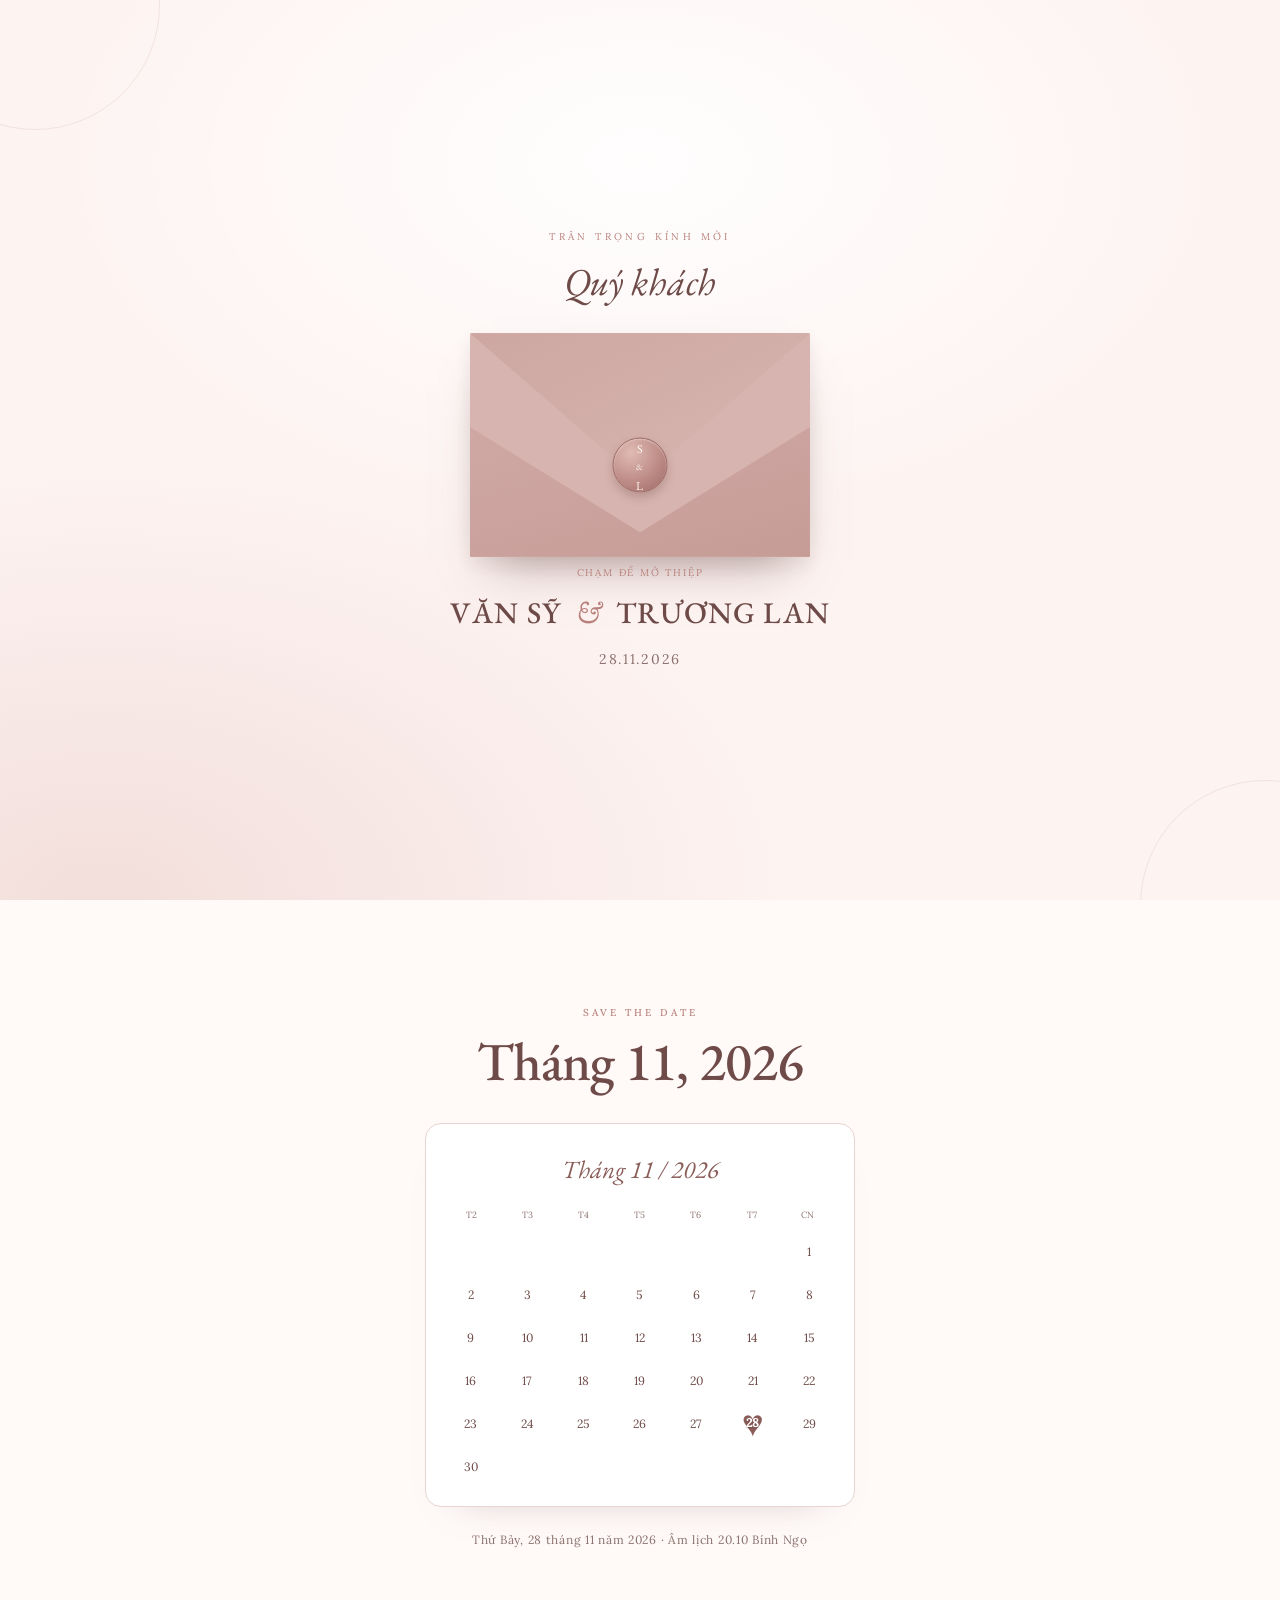
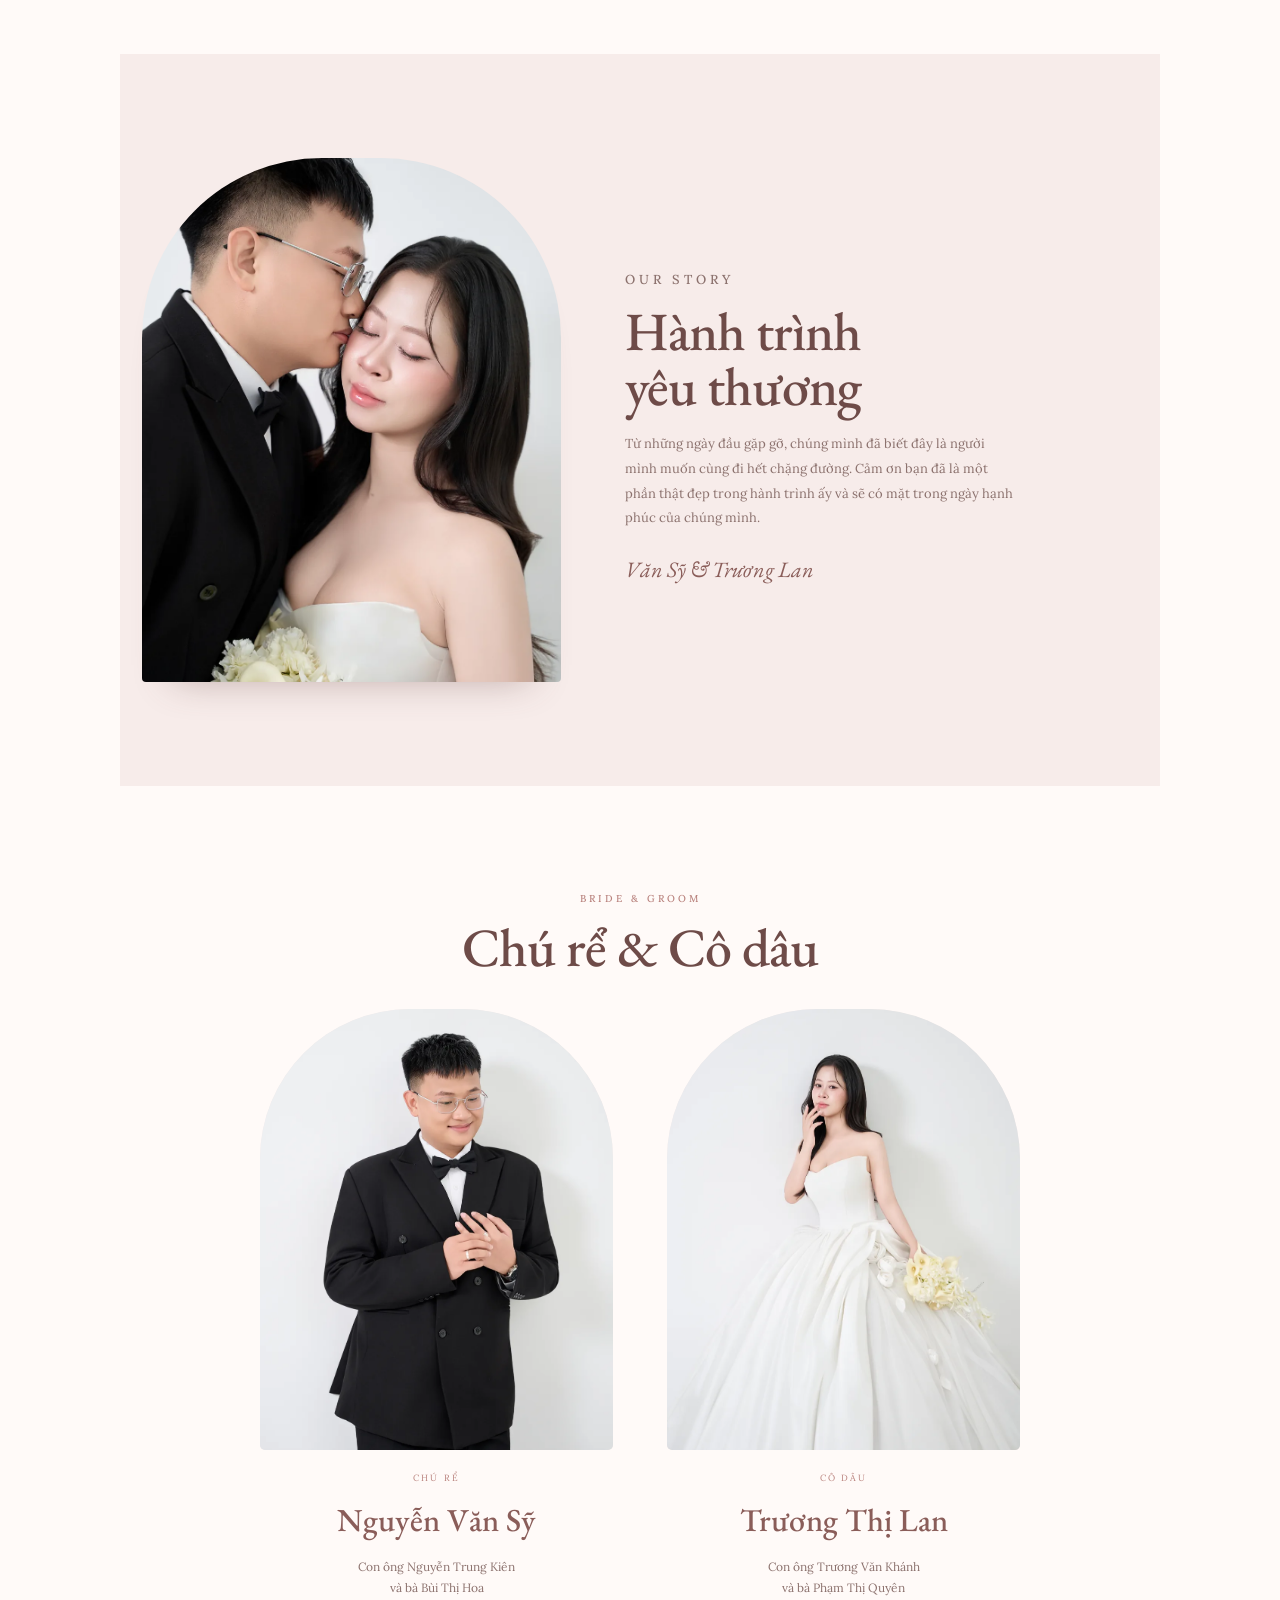
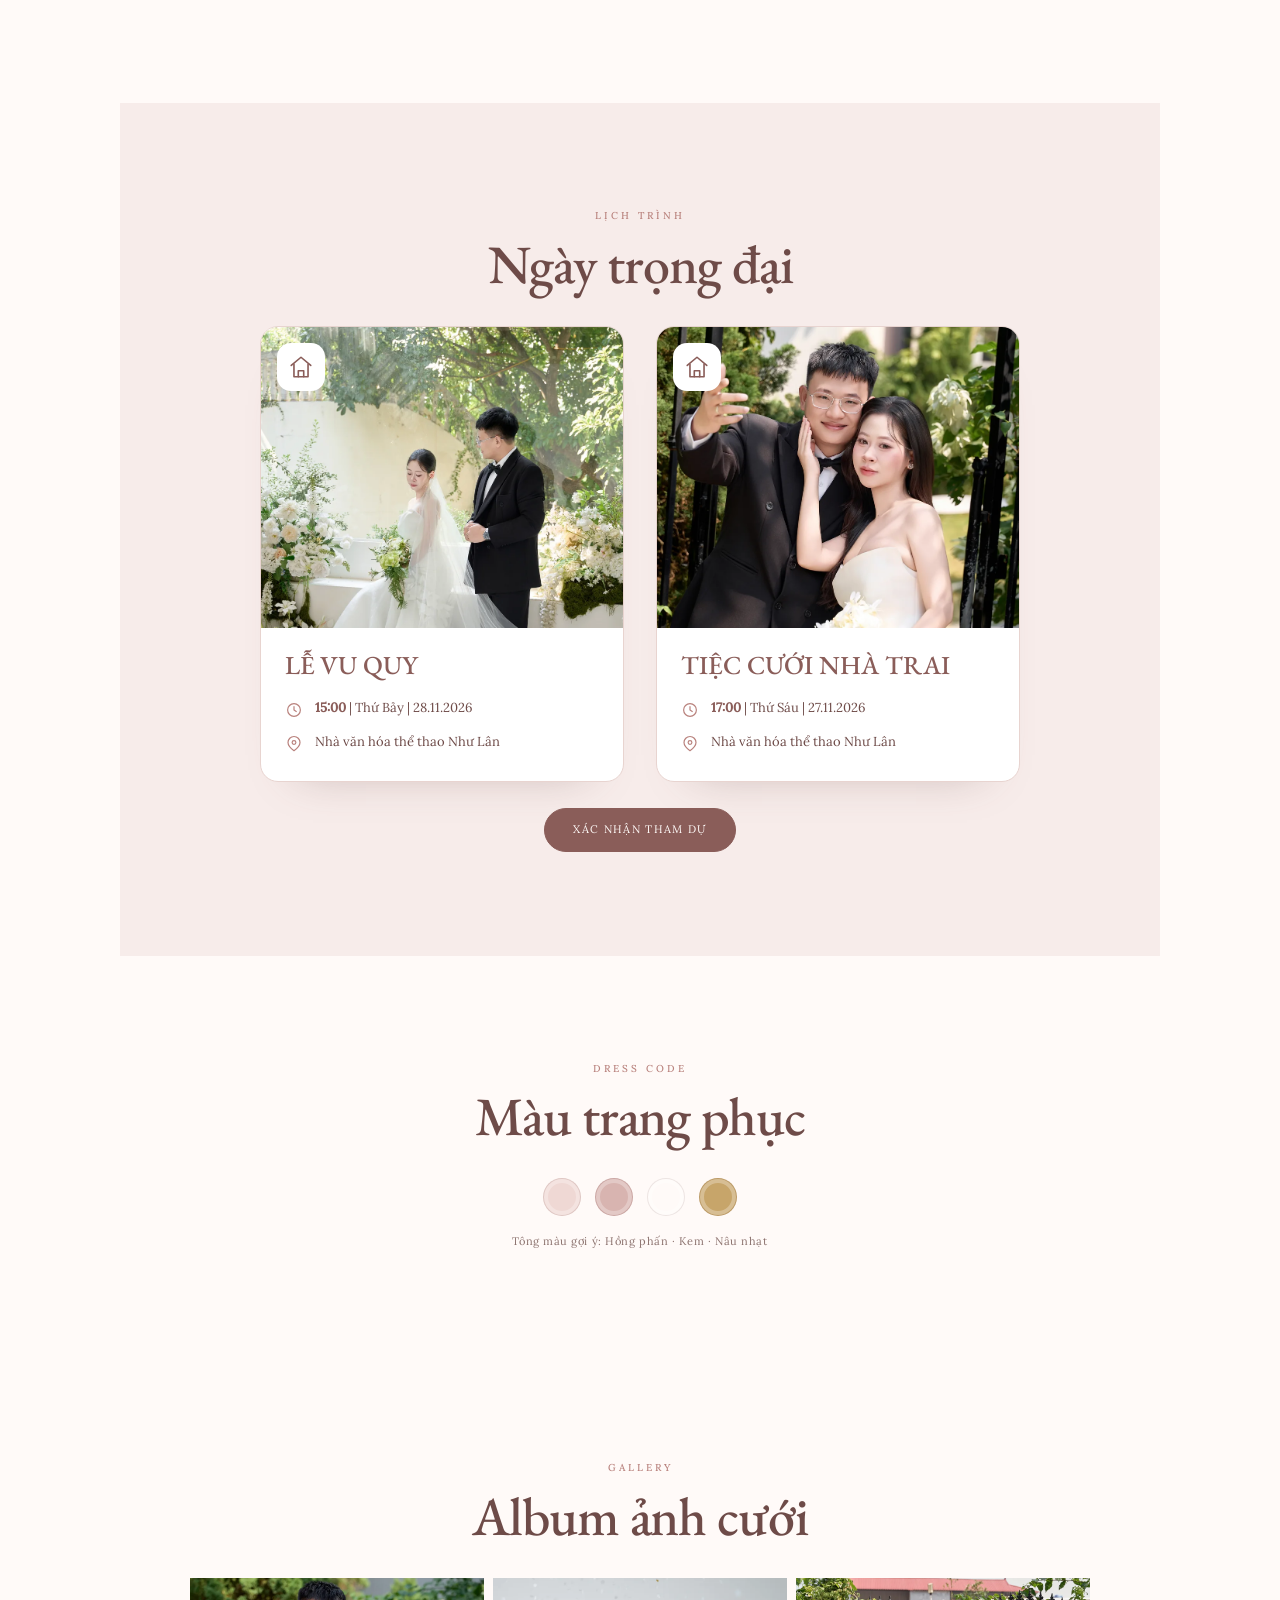
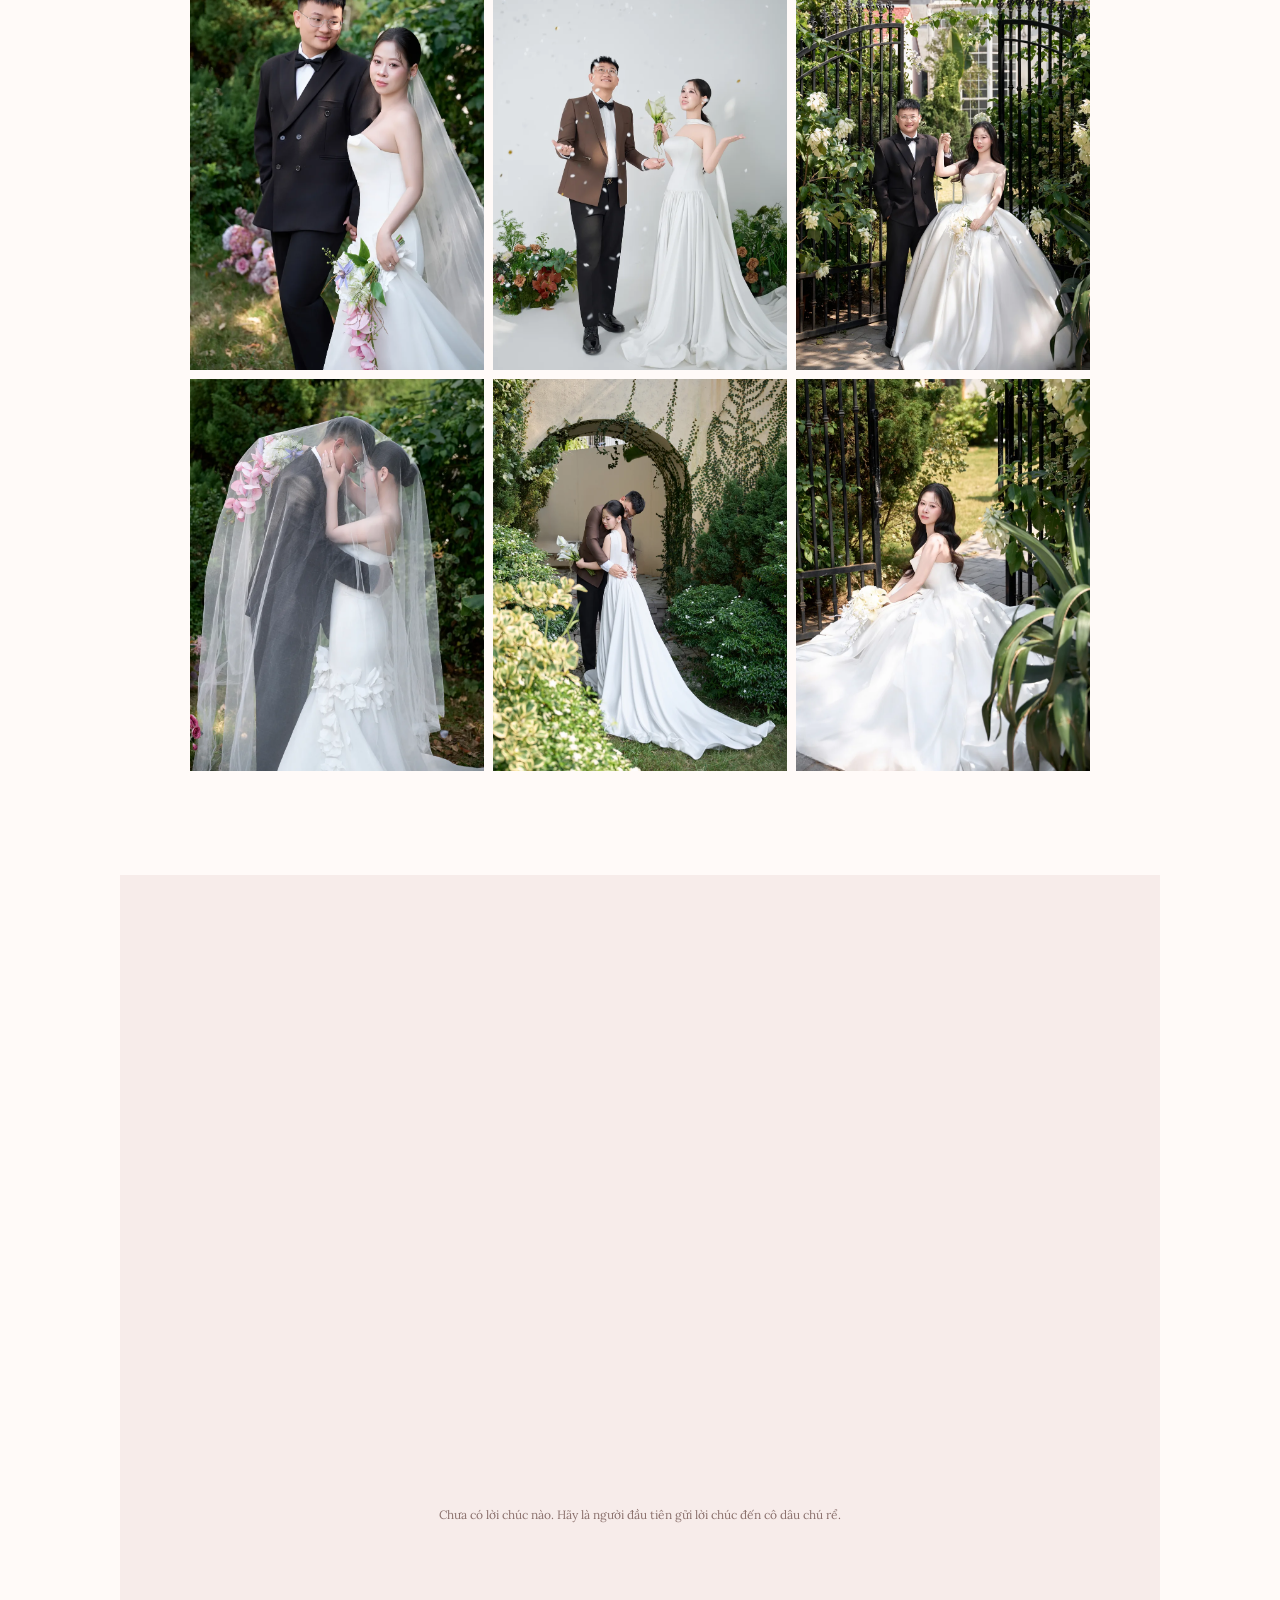
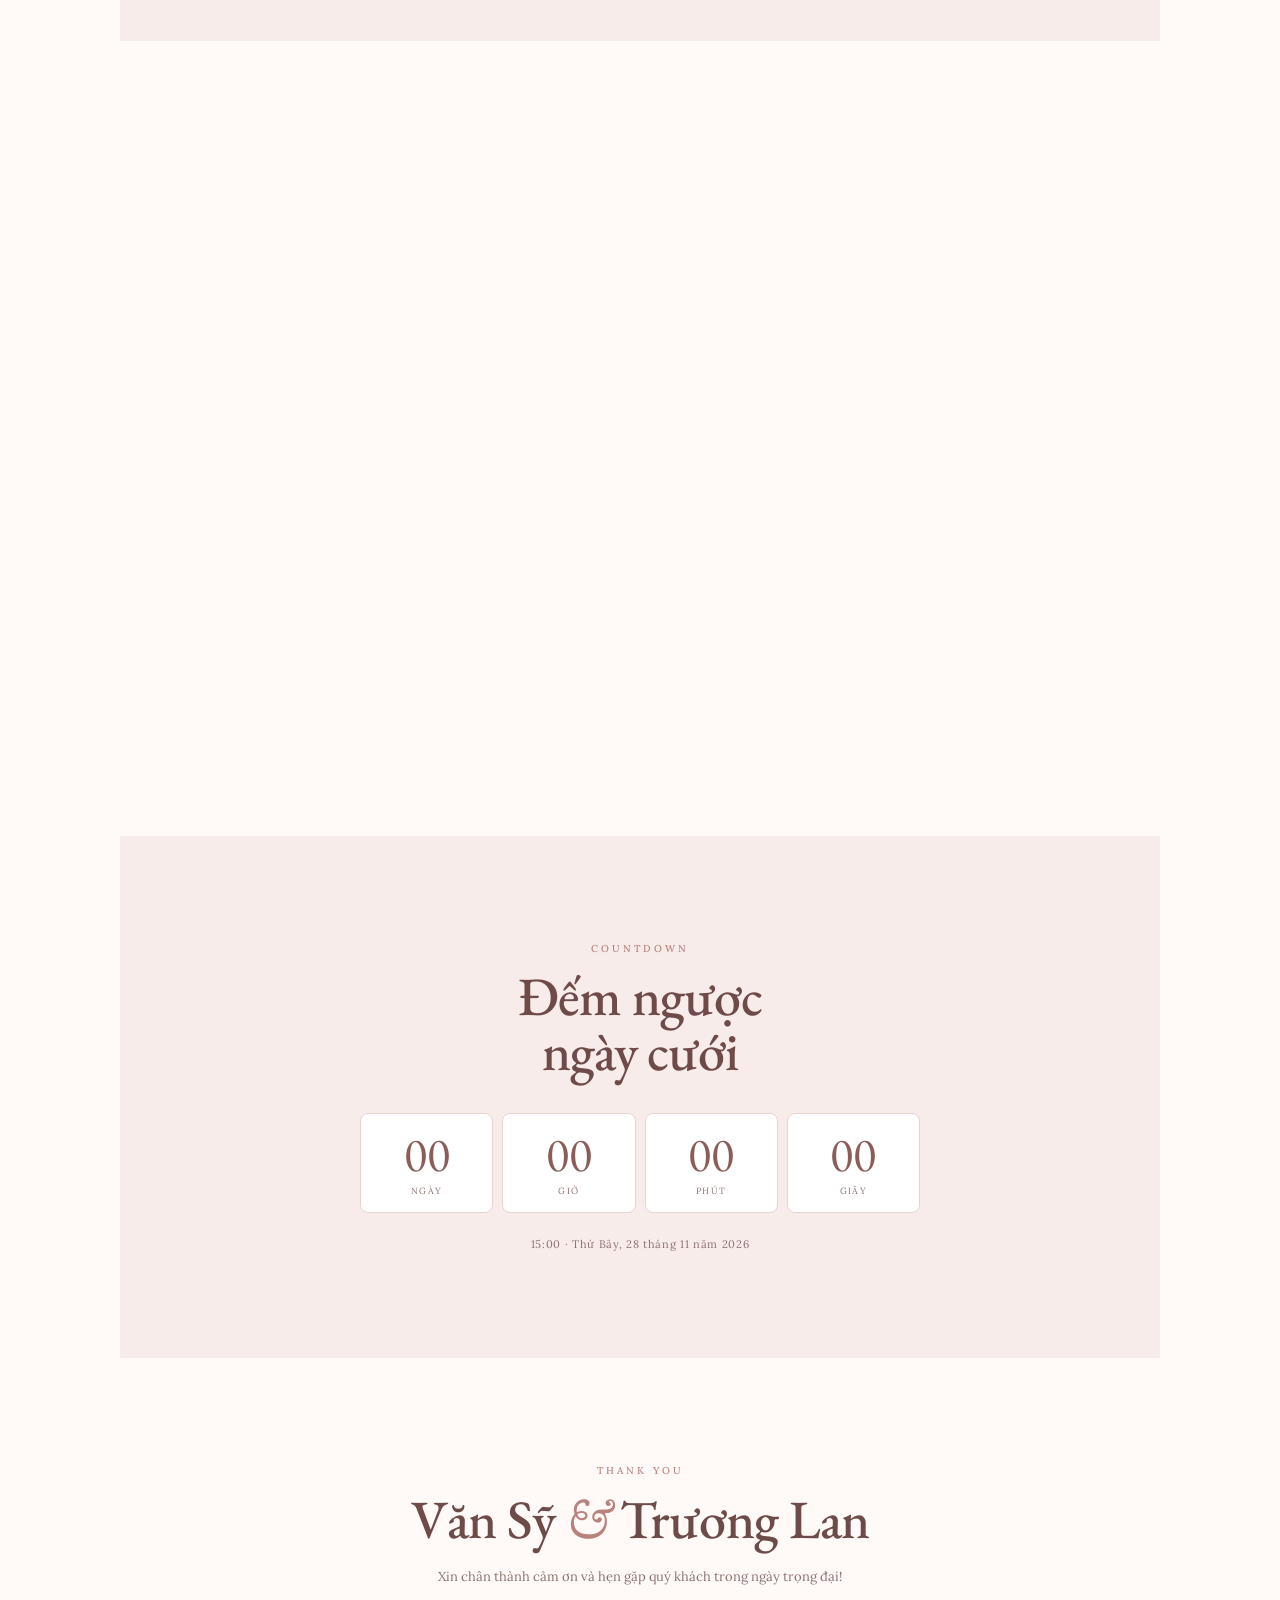
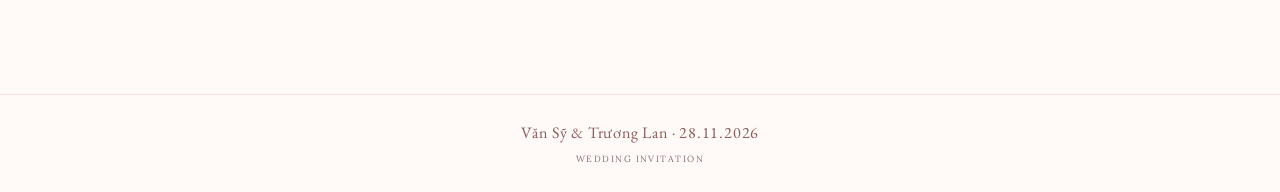
==== commit 90758922: "Add default-on YouTube background music" ====
--- a/index.html
+++ b/index.html
@@ -318,5 +318,15 @@
   </div>
 
   <div class="toast" id="toast" role="status" aria-live="polite"></div>
+
+  <button class="music-toggle" id="musicToggle" type="button" aria-label="Bật nhạc" aria-pressed="false">
+    <svg class="music-toggle__icon" viewBox="0 0 24 24" fill="none" stroke="currentColor" stroke-width="1.7" stroke-linecap="round" stroke-linejoin="round" aria-hidden="true">
+      <path d="M9 18V5l12-2v13"></path>
+      <circle cx="6" cy="18" r="3"></circle>
+      <circle cx="18" cy="16" r="3"></circle>
+    </svg>
+    <span class="music-toggle__label">Bật nhạc</span>
+  </button>
+  <div class="music-player" aria-hidden="true"><div id="ytPlayer"></div></div>
 </body>
 </html>
--- a/assets/css/style.css
+++ b/assets/css/style.css
@@ -1217,6 +1217,99 @@
   transform: translate(-50%, 0);
 }
 
+.music-toggle {
+  position: fixed;
+  right: 20px;
+  bottom: calc(20px + env(safe-area-inset-bottom));
+  z-index: 95;
+  display: inline-flex;
+  align-items: center;
+  gap: 8px;
+  min-height: 42px;
+  padding: 8px 14px;
+  color: var(--rose-deep);
+  font-family: var(--font-body);
+  background: var(--cream);
+  border: 1px solid var(--rose-mid);
+  border-radius: 999px;
+  box-shadow: 0 8px 22px rgba(138, 93, 89, 0.18);
+  cursor: pointer;
+  transition: background 0.25s var(--ease), color 0.25s var(--ease),
+    border-color 0.25s var(--ease), box-shadow 0.25s var(--ease), opacity 0.25s var(--ease);
+}
+
+.music-toggle:hover {
+  background: var(--blush);
+  border-color: var(--rose);
+}
+
+.music-toggle:focus-visible {
+  outline: 2px solid rgba(138, 93, 89, 0.45);
+  outline-offset: 3px;
+}
+
+.music-toggle__icon {
+  flex: none;
+  width: 17px;
+  height: 17px;
+}
+
+.music-toggle__label {
+  font-size: 10px;
+  letter-spacing: 0.08em;
+  line-height: 1.2;
+  text-transform: uppercase;
+}
+
+.music-toggle.is-playing {
+  color: var(--white);
+  background: var(--rose);
+  border-color: var(--rose-deep);
+  box-shadow: 0 8px 24px rgba(138, 93, 89, 0.28);
+}
+
+.music-toggle.is-playing:hover {
+  background: var(--rose-deep);
+}
+
+.music-toggle.is-playing .music-toggle__icon {
+  animation: musicPulse 1.6s ease-in-out infinite;
+}
+
+@keyframes musicPulse {
+  0%,
+  100% {
+    opacity: 0.9;
+    transform: scale(1);
+  }
+
+  50% {
+    opacity: 1;
+    transform: scale(1.14);
+  }
+}
+
+.music-player {
+  position: fixed;
+  bottom: 0;
+  left: 0;
+  width: 1px;
+  height: 1px;
+  overflow: hidden;
+  opacity: 0.001;
+  pointer-events: none;
+}
+
+.music-player iframe {
+  max-width: 1px;
+  max-height: 1px;
+}
+
+.cover:not([hidden]) ~ .music-toggle {
+  opacity: 0;
+  pointer-events: none;
+}
+
 .reveal {
   opacity: 0;
   transform: translateY(18px);
@@ -1273,6 +1366,12 @@
 
   .countdown__grid {
     gap: 6px;
+  }
+
+  .music-toggle {
+    right: 14px;
+    bottom: calc(14px + env(safe-area-inset-bottom));
+    padding: 7px 12px;
   }
 }
 
@@ -1330,6 +1429,10 @@
   .reveal {
     opacity: 1;
     transform: none;
+  }
+
+  .music-toggle.is-playing .music-toggle__icon {
+    animation: none;
   }
 }
 
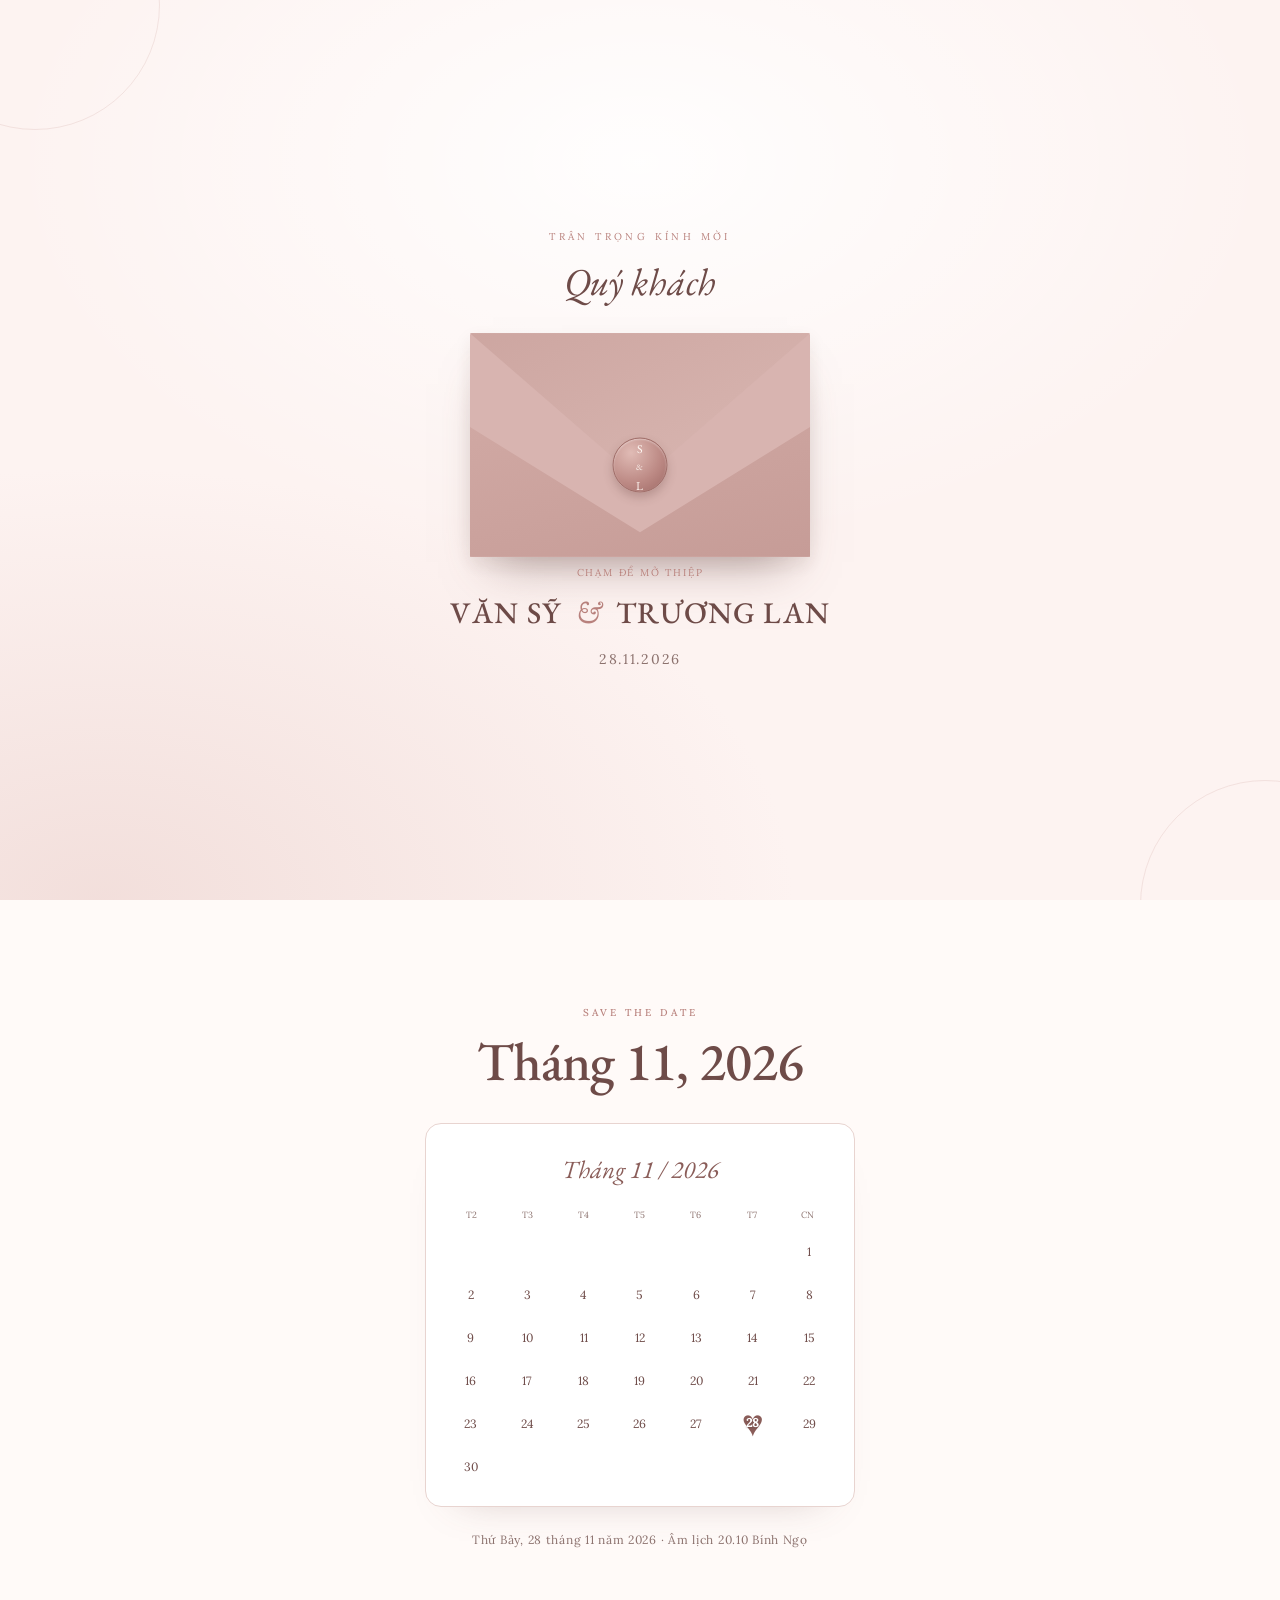
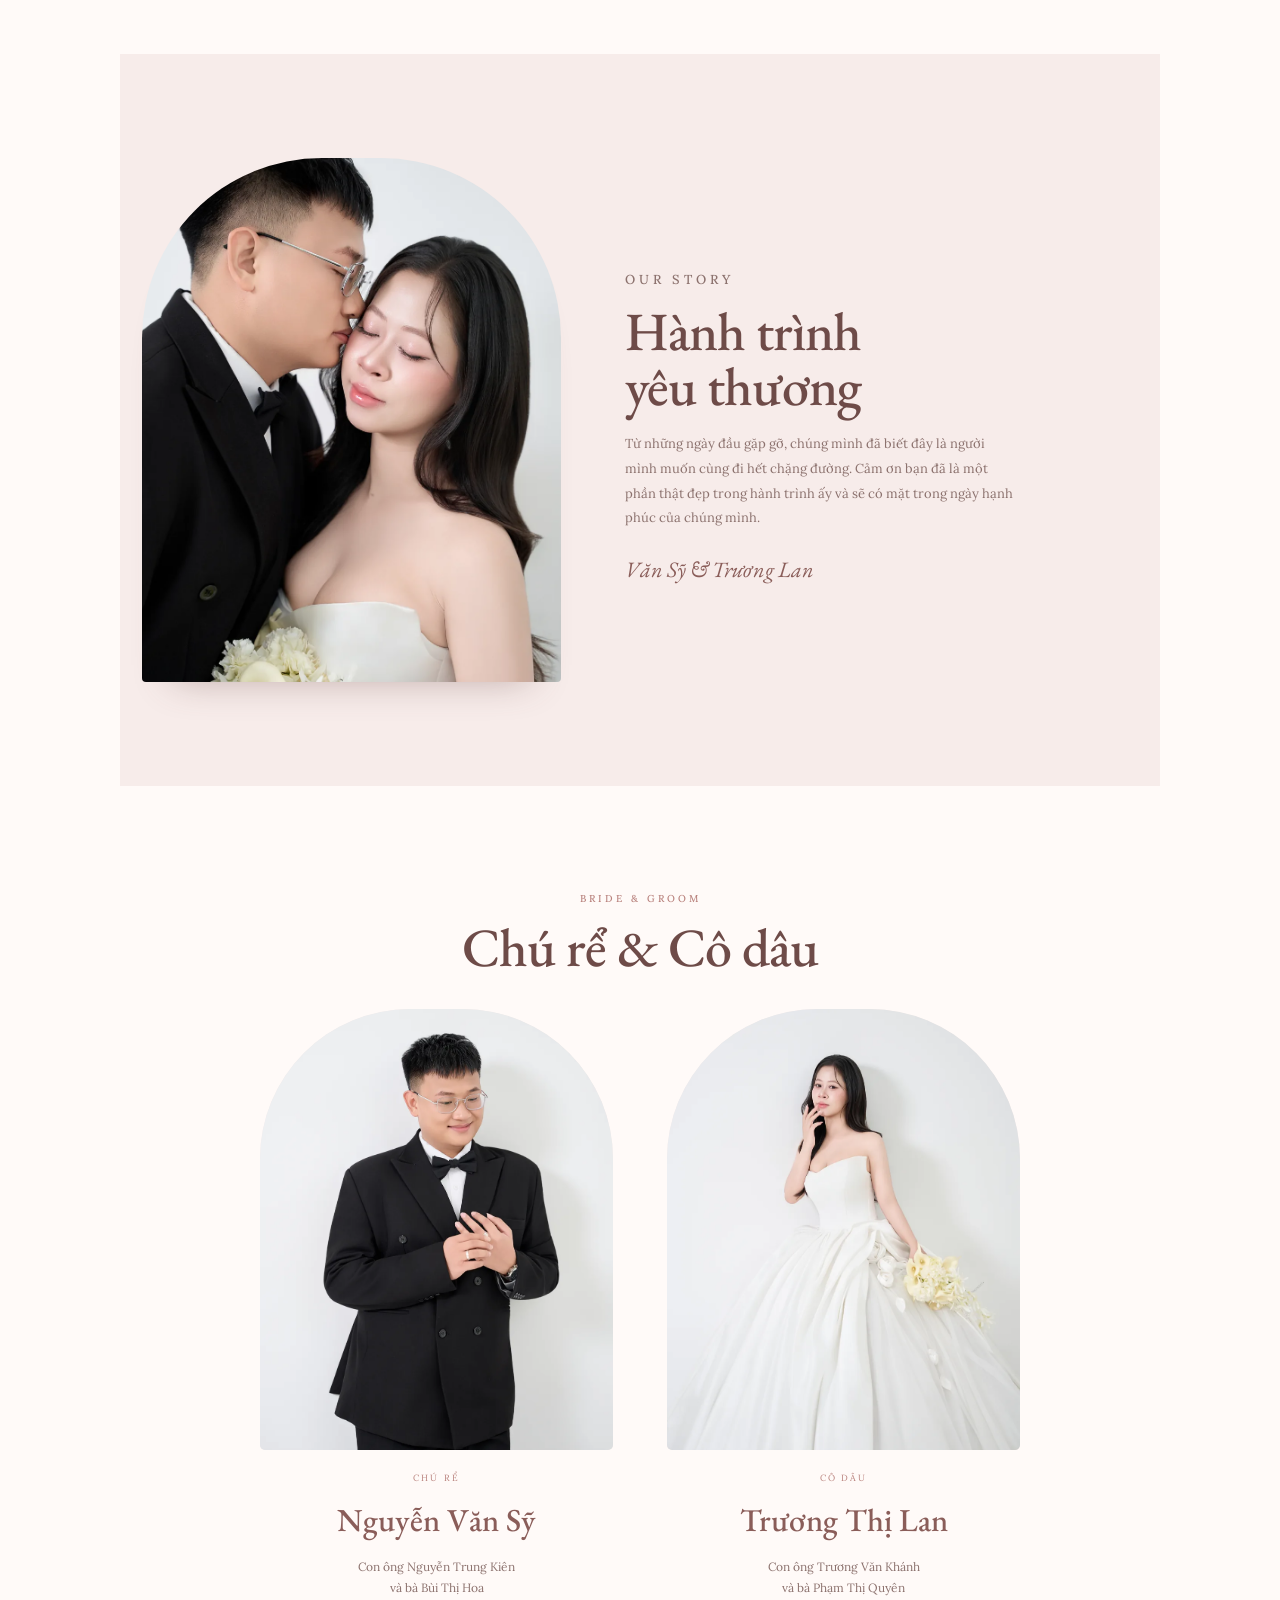
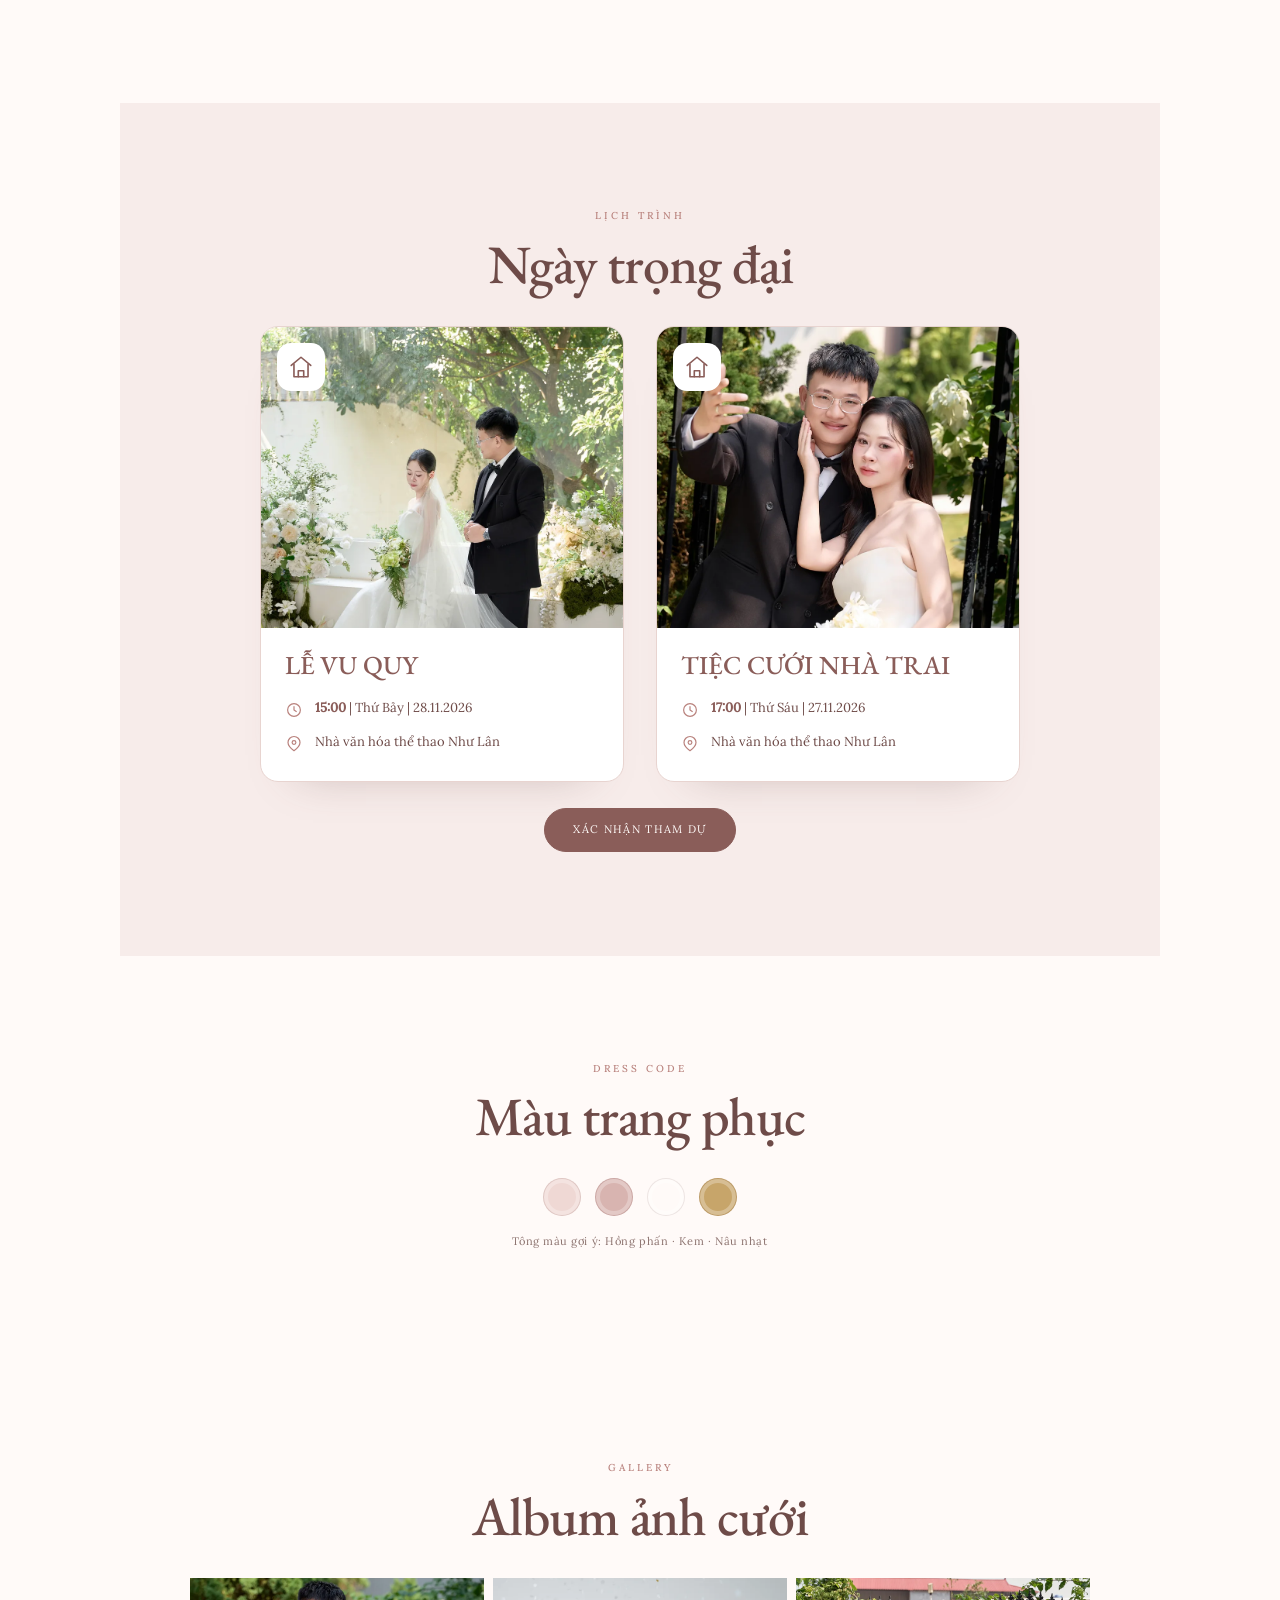
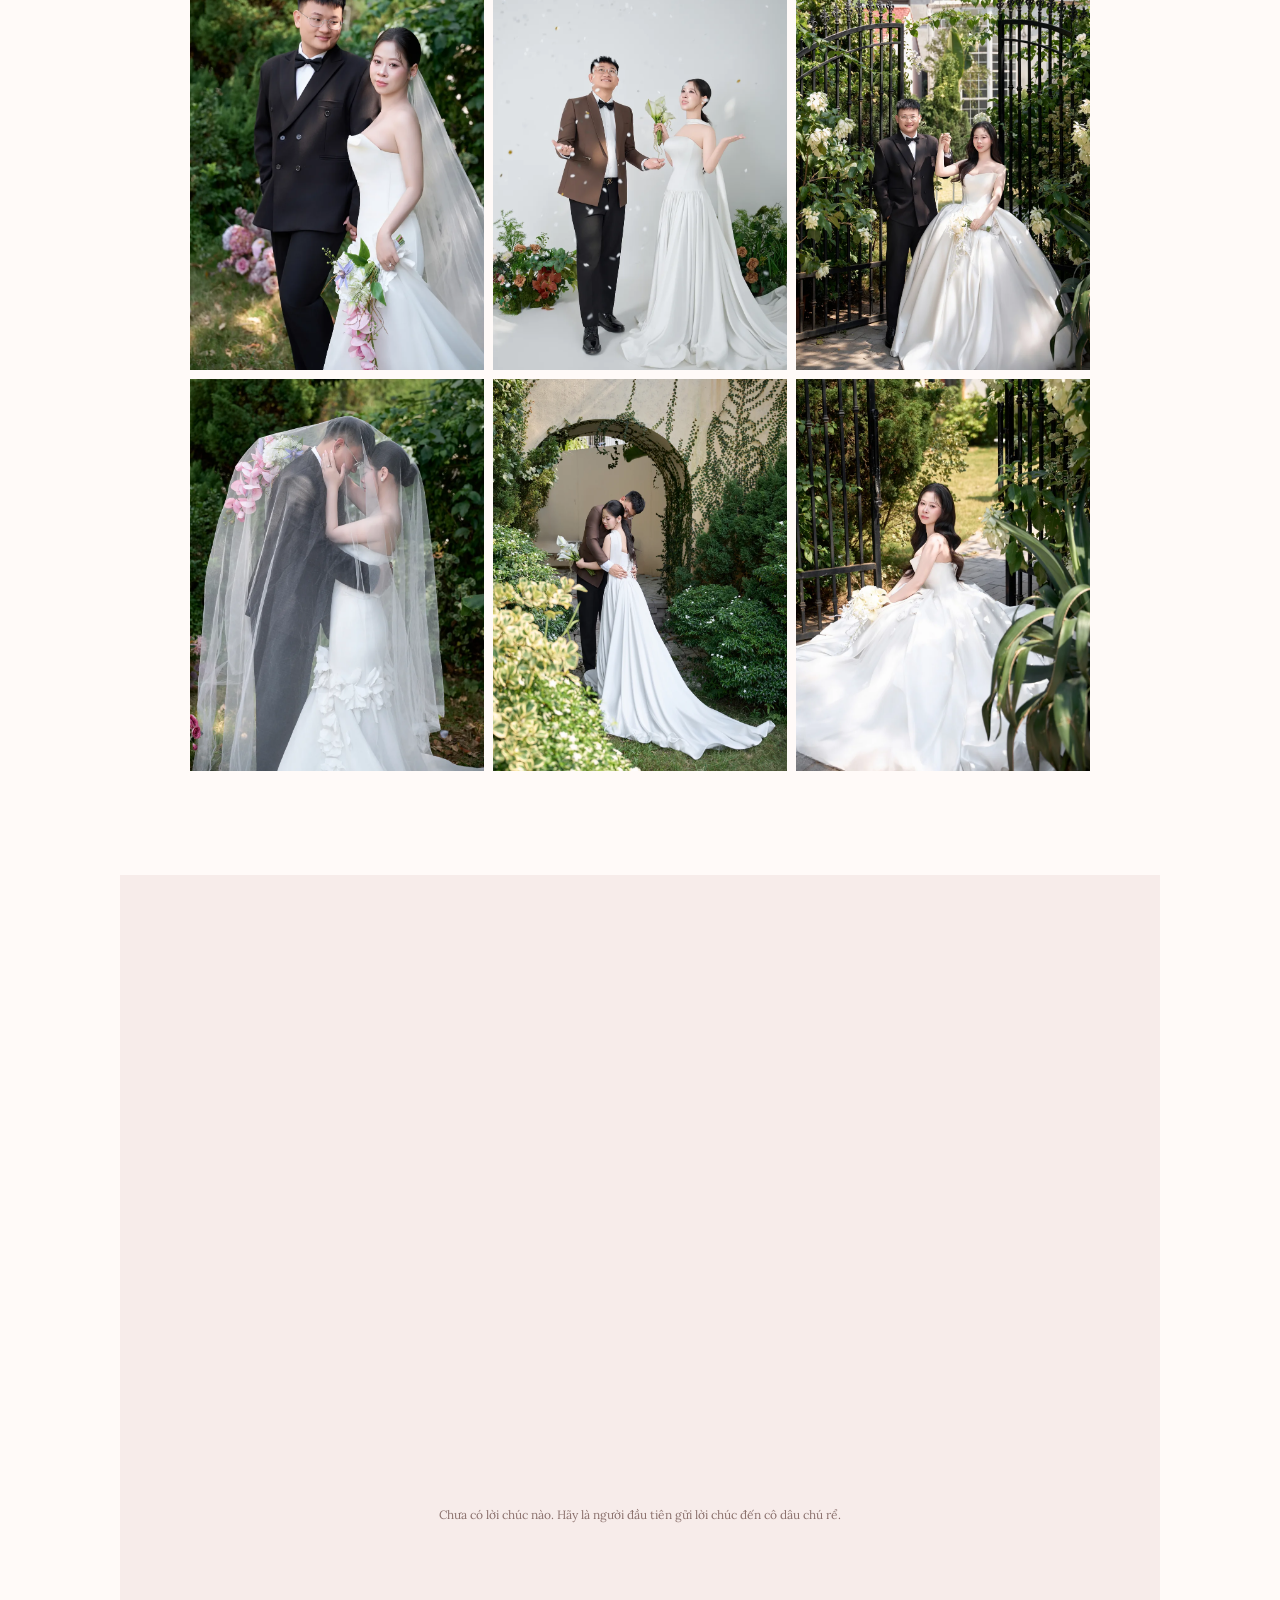
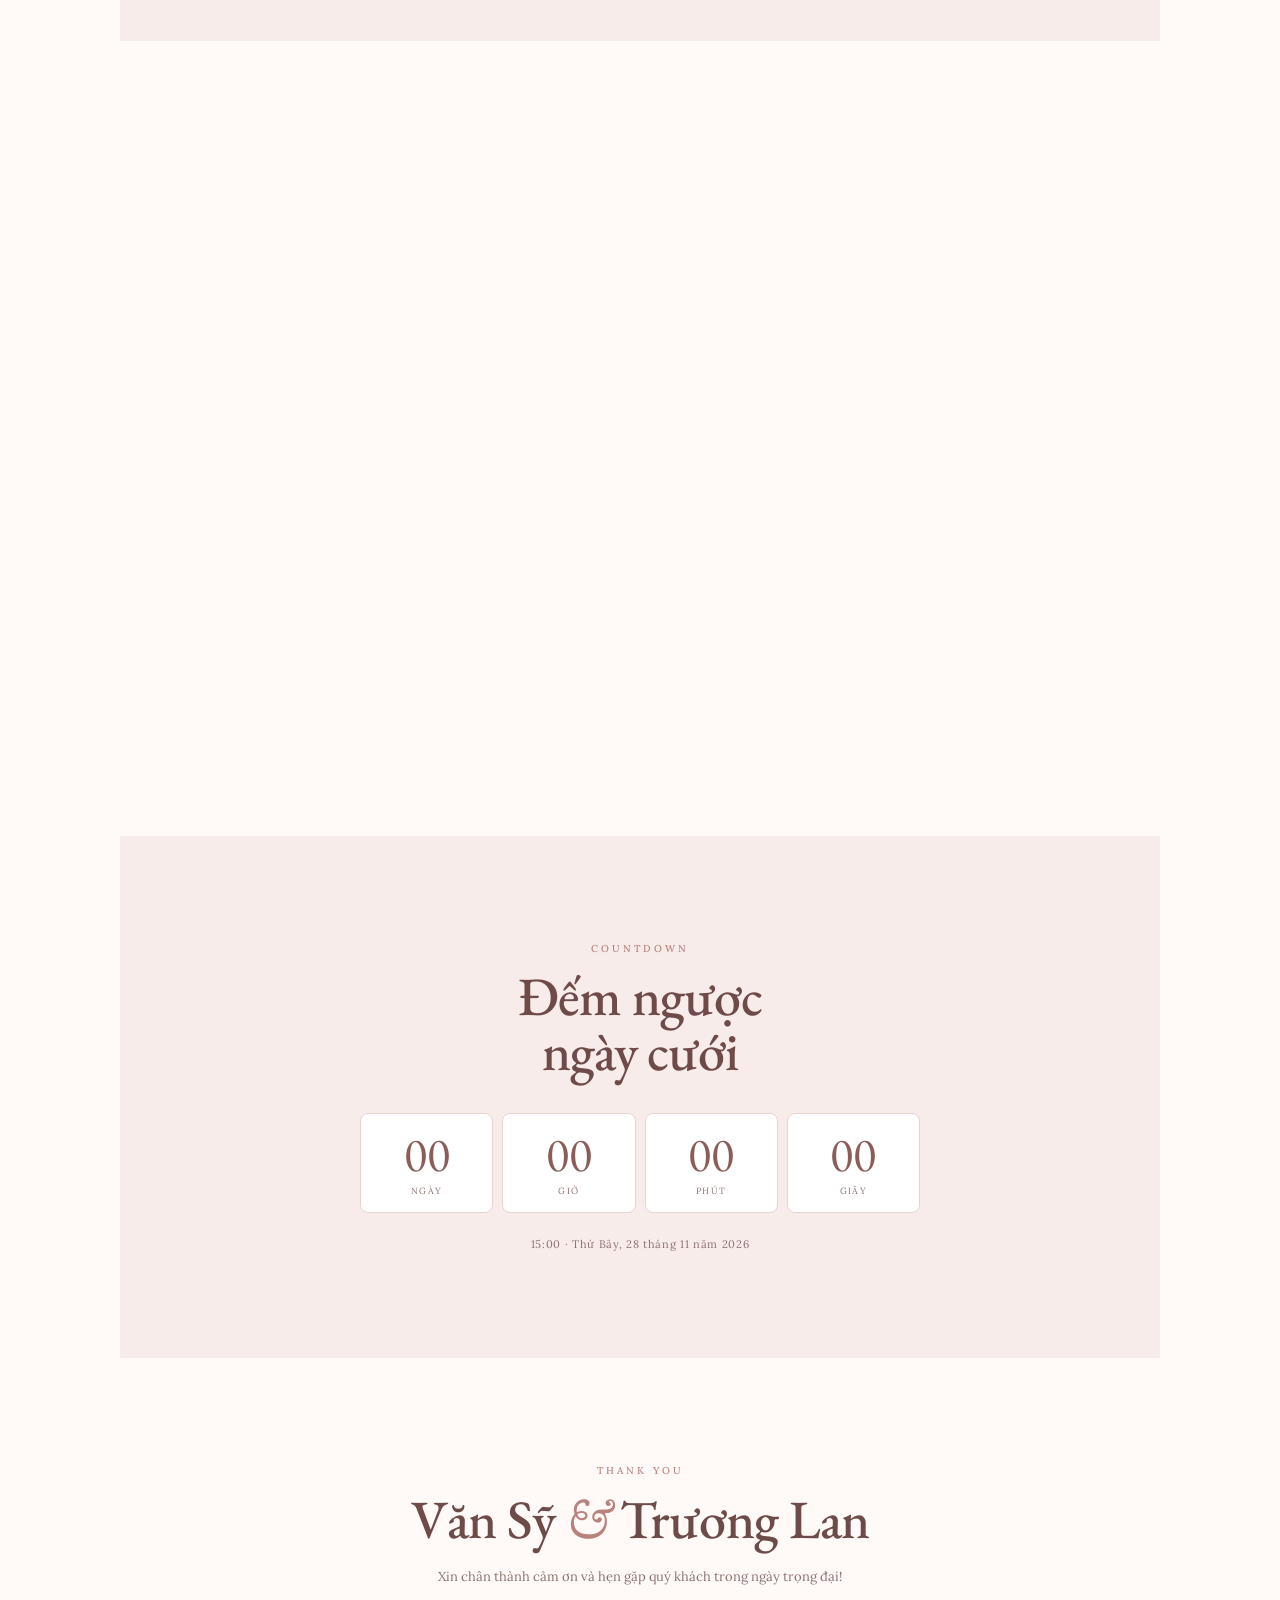
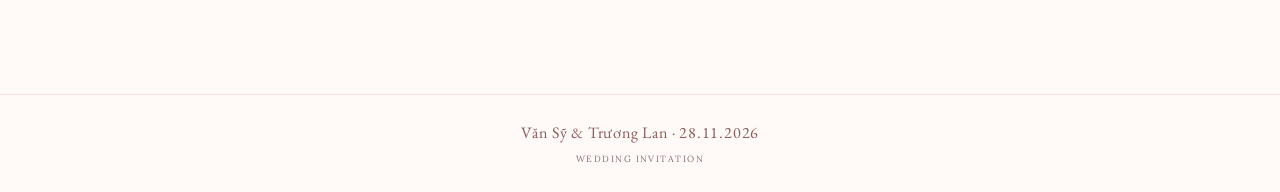
==== commit 1b9f4ddc: "Keep YouTube player hidden on mobile" ====
--- a/index.html
+++ b/index.html
@@ -18,9 +18,9 @@
   <link rel="preload" href="assets/fonts/ebgaramond-500-normal-viet.woff2" as="font" type="font/woff2" crossorigin>
   <link rel="preload" href="assets/fonts/lora-400-normal-viet.woff2" as="font" type="font/woff2" crossorigin>
   <link rel="stylesheet" href="assets/fonts/fonts.css">
-  <link rel="stylesheet" href="assets/css/style.css">
-  <script src="assets/js/config.js" defer></script>
-  <script src="assets/js/main.js" defer></script>
+  <link rel="stylesheet" href="assets/css/style.css?v=20261101-2">
+  <script src="assets/js/config.js?v=20261101-2" defer></script>
+  <script src="assets/js/main.js?v=20261101-2" defer></script>
 </head>
 <body data-side="nha-trai">
   <div class="cover" id="cover">
--- a/assets/css/style.css
+++ b/assets/css/style.css
@@ -1290,19 +1290,24 @@
 }
 
 .music-player {
-  position: fixed;
-  bottom: 0;
-  left: 0;
-  width: 1px;
-  height: 1px;
-  overflow: hidden;
-  opacity: 0.001;
-  pointer-events: none;
+  position: fixed !important;
+  top: -9999px !important;
+  left: -9999px !important;
+  width: 1px !important;
+  height: 1px !important;
+  overflow: hidden !important;
+  opacity: 0 !important;
+  pointer-events: none !important;
+  clip-path: inset(100%) !important;
+  z-index: -1 !important;
 }
 
 .music-player iframe {
-  max-width: 1px;
-  max-height: 1px;
+  width: 1px !important;
+  height: 1px !important;
+  border: 0 !important;
+  opacity: 0 !important;
+  pointer-events: none !important;
 }
 
 .cover:not([hidden]) ~ .music-toggle {
